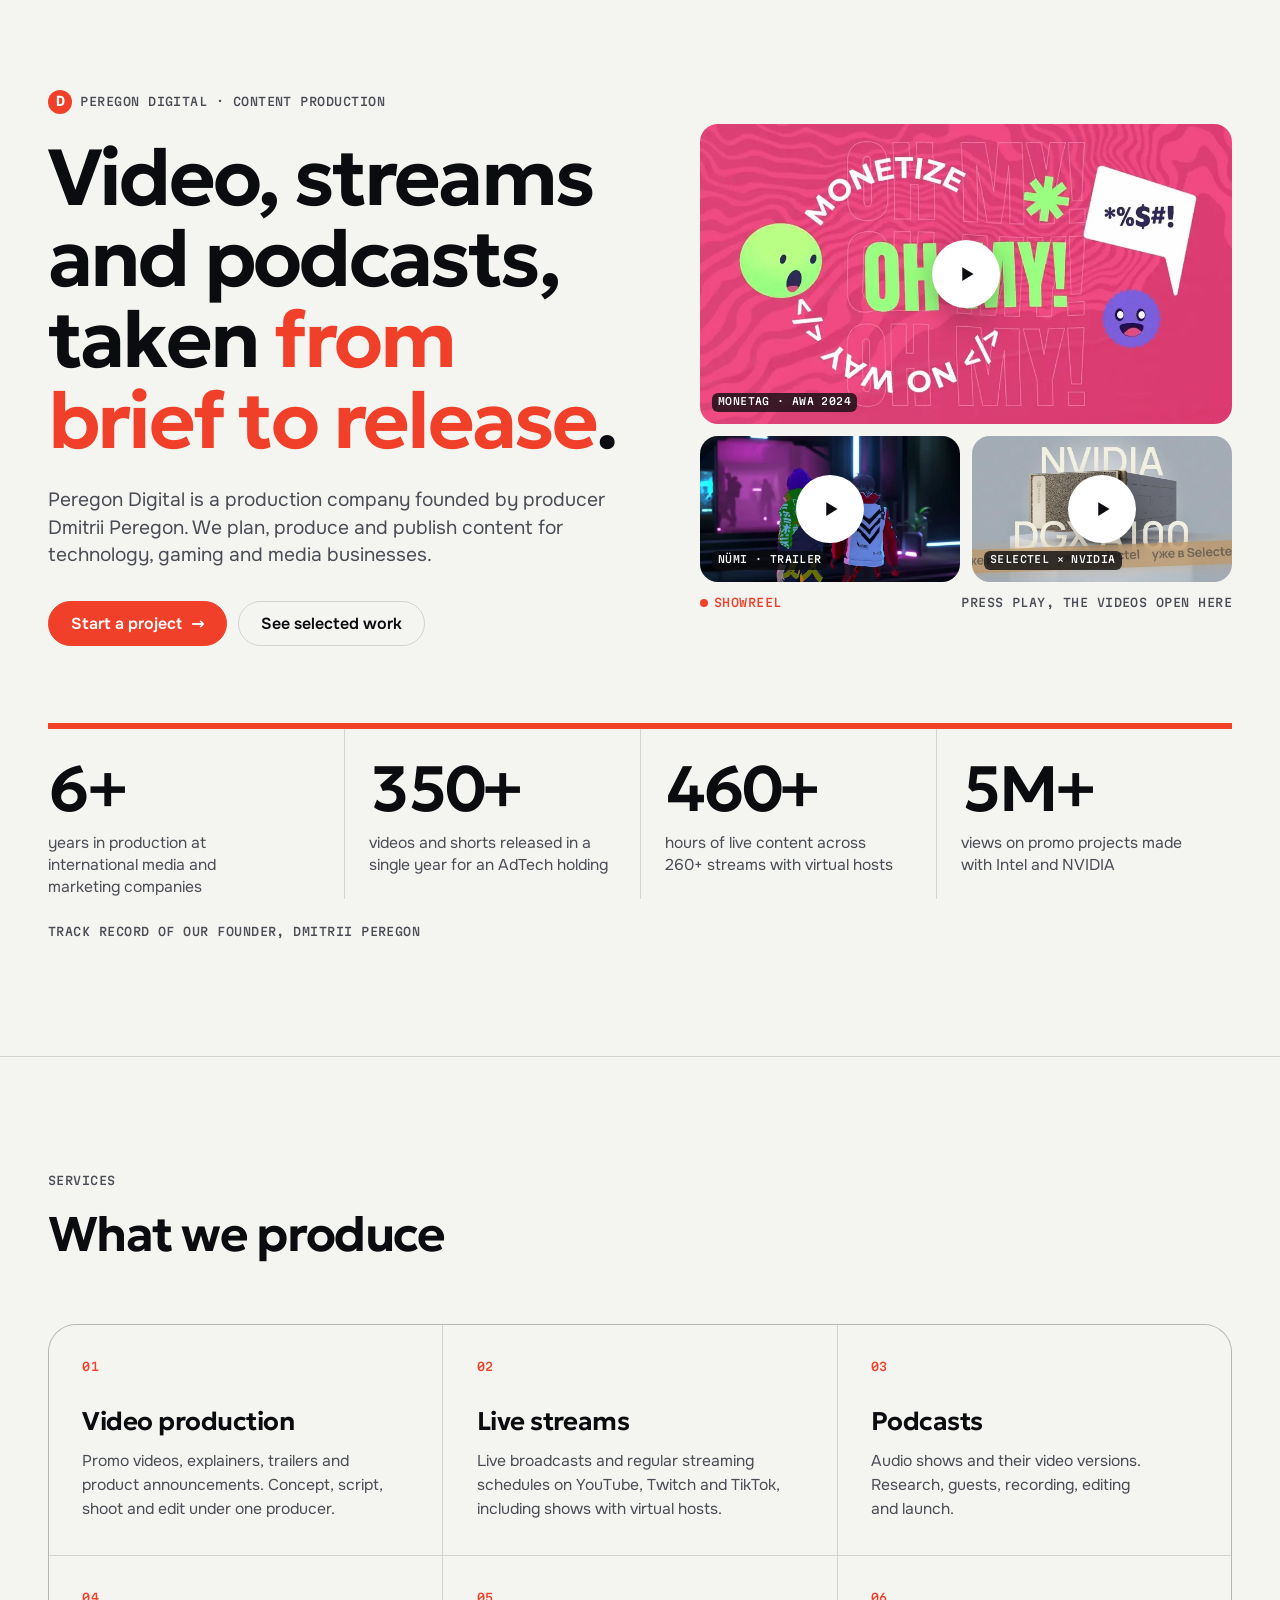
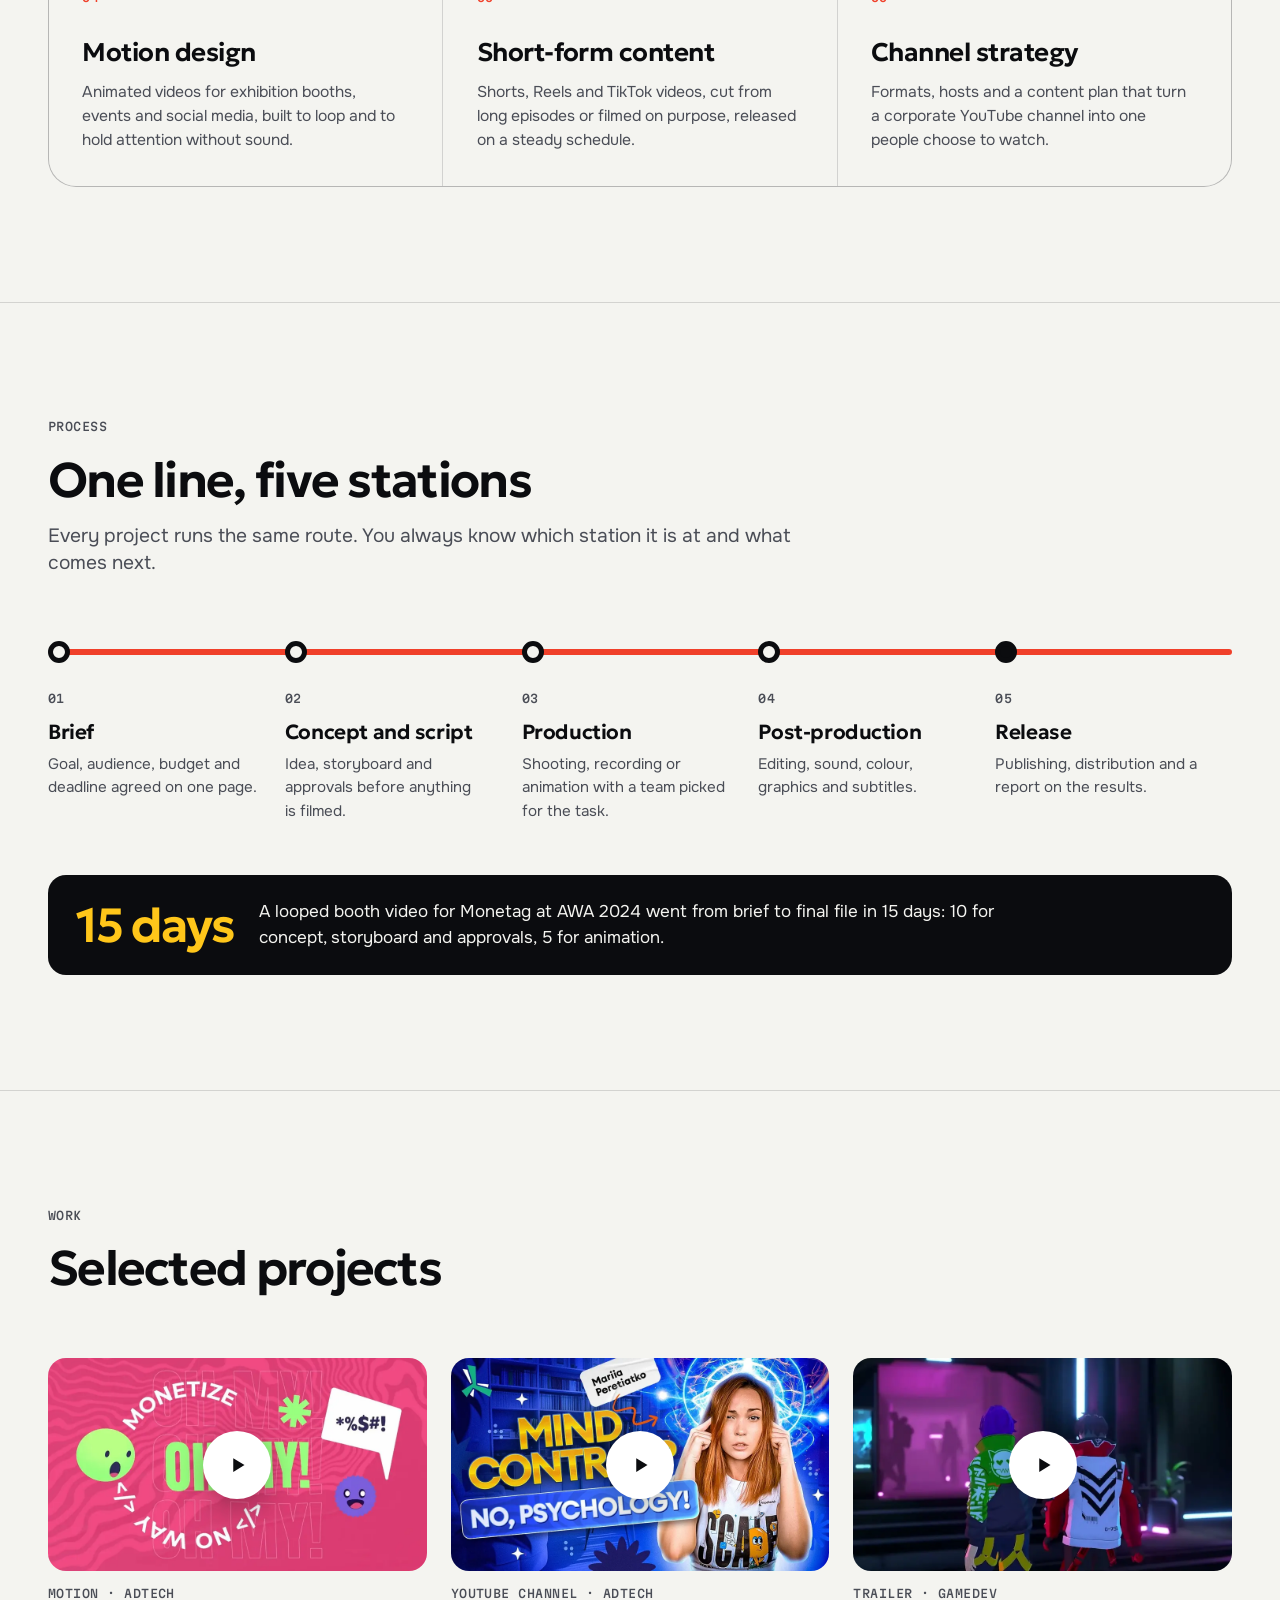
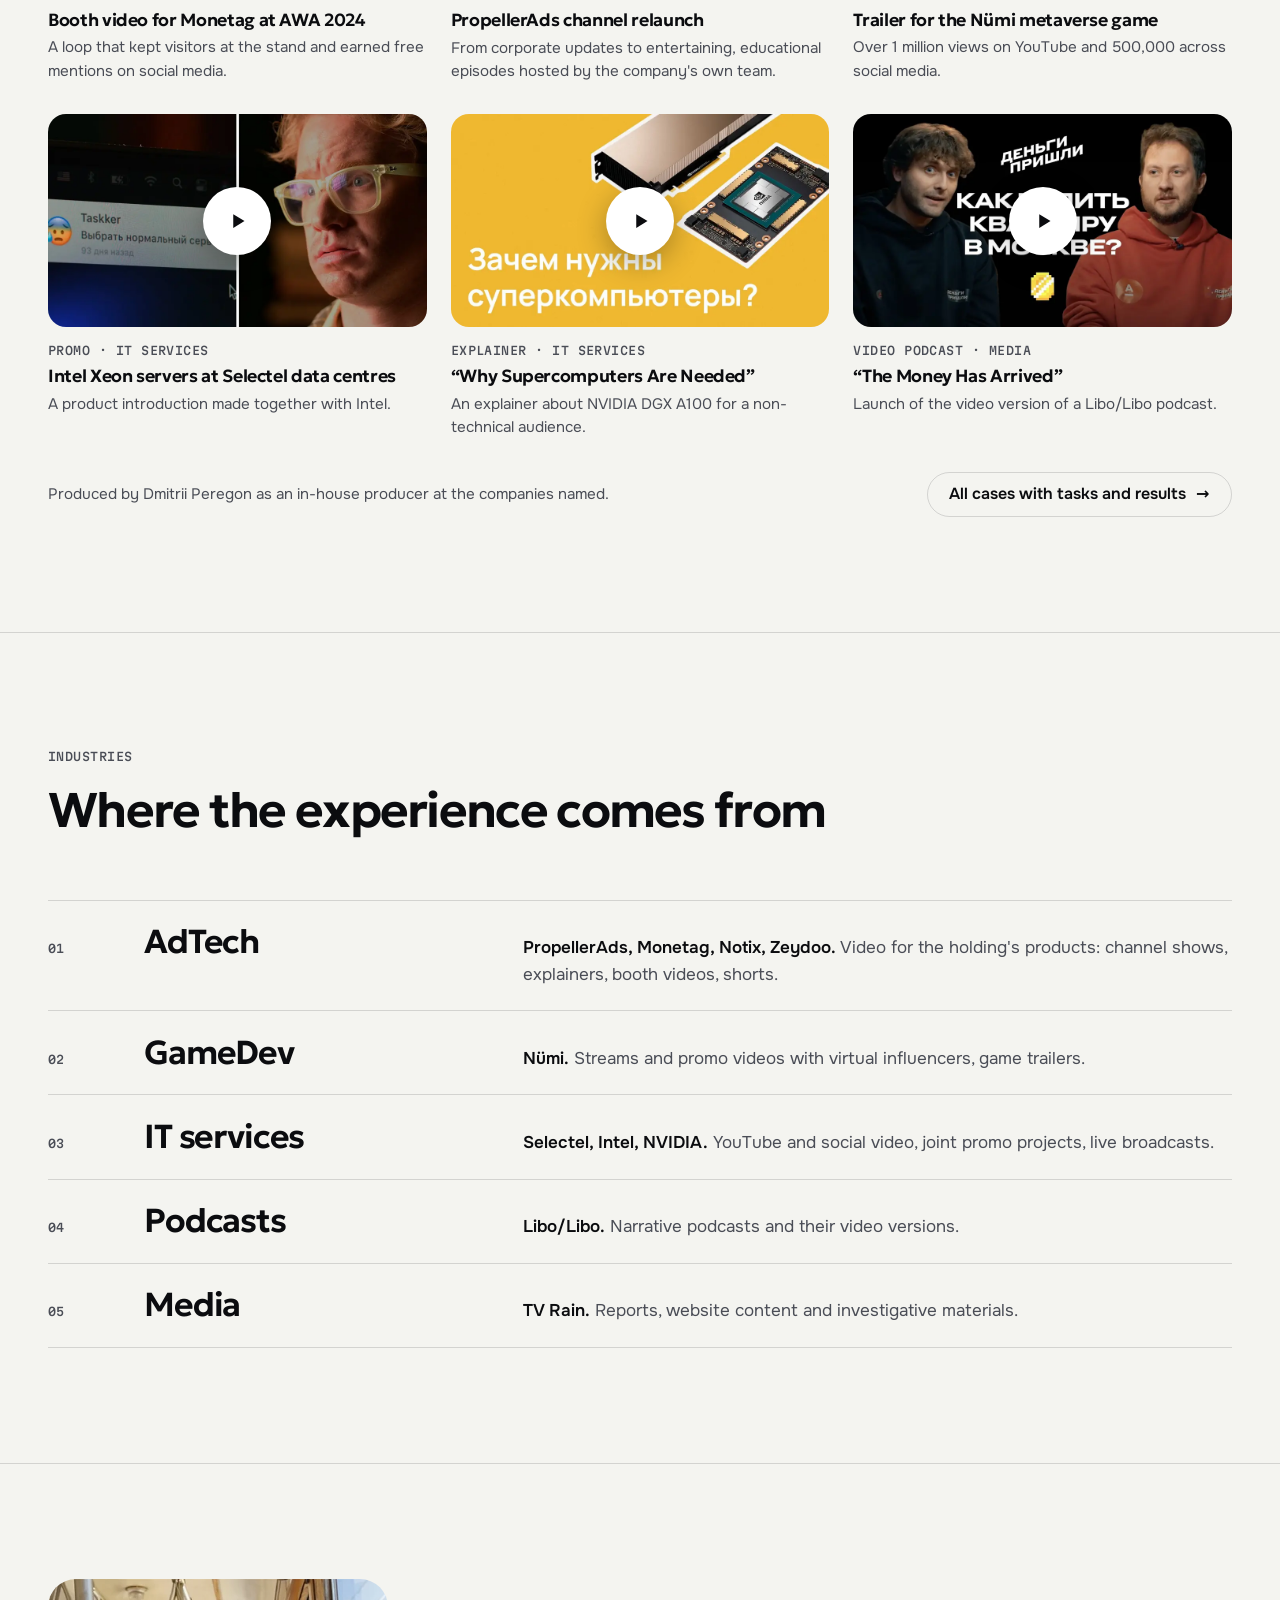
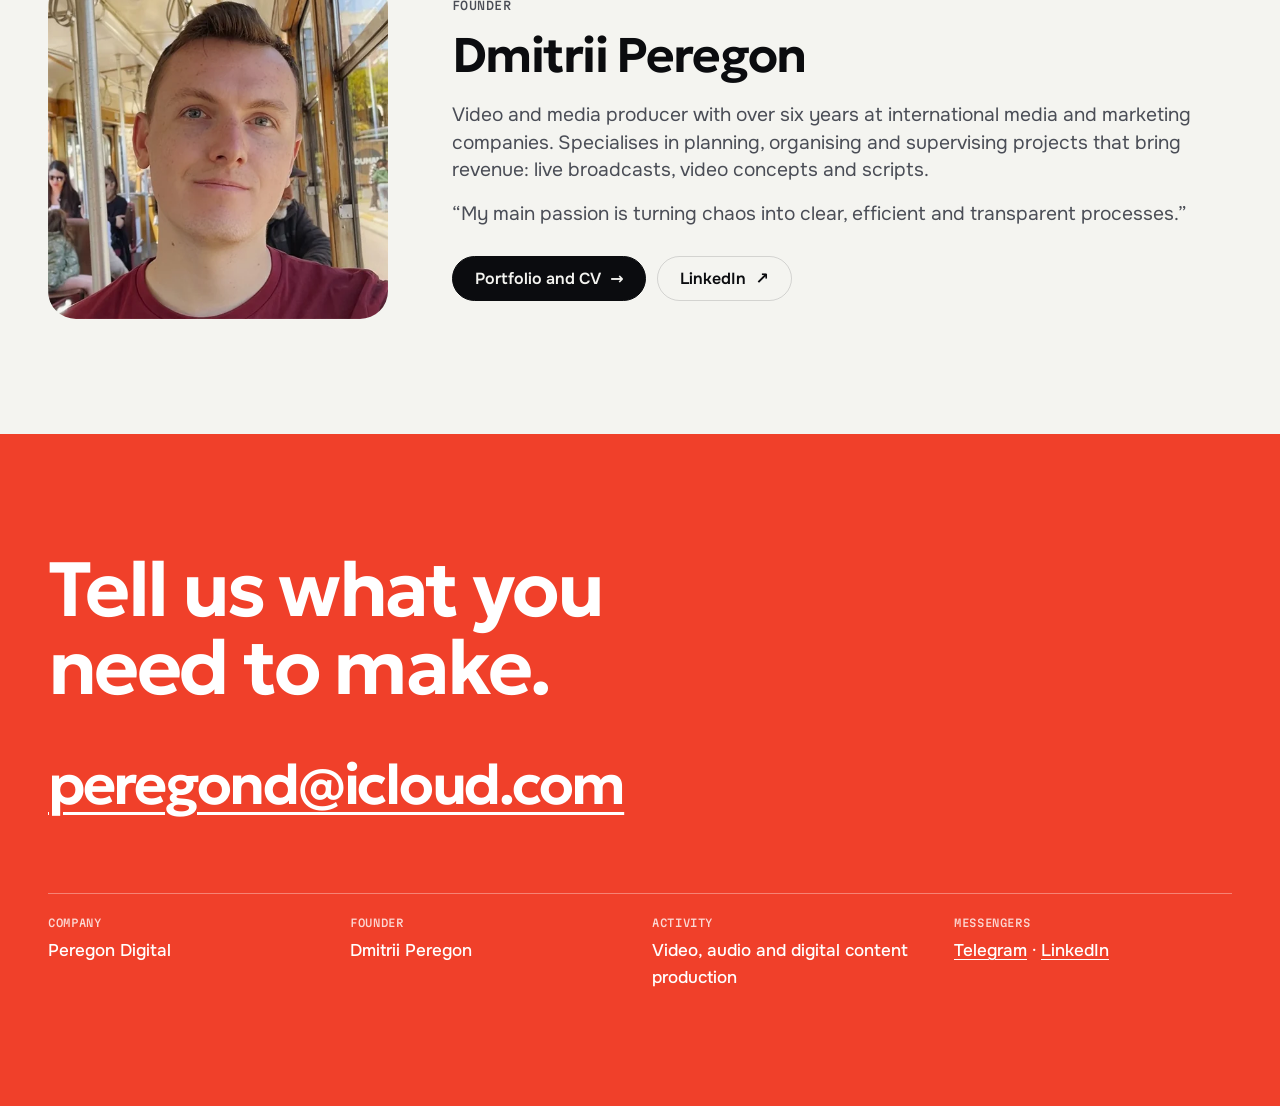
==== digital/index.html @ a827829d "WIP: design system, home and digital pages Co-Authored-By: Claude Fable 5.2 <noreply@anthropic.com> " ====
<!DOCTYPE html>
<html lang="en">
<head>
<meta charset="utf-8">
<meta name="viewport" content="width=device-width, initial-scale=1">
<title>Peregon Digital</title>
<meta name="description" content="Peregon Digital is a content production company: video, live streams, podcasts and motion design, from brief to release.">
<link rel="canonical" href="https://peregon.cc/digital">
<meta property="og:title" content="Peregon Digital">
<meta property="og:description" content="Video, live streams and podcasts, taken from brief to release.">
<meta property="og:type" content="website">
<meta property="og:url" content="https://peregon.cc/digital">
<meta property="og:image" content="https://peregon.cc/assets/img/work/gbfrgUn2MOQ.webp">
<meta name="theme-color" content="#F4F4F0">
<link rel="icon" href="/favicon.svg" type="image/svg+xml">
<link rel="preload" href="/assets/fonts/geologica-latin-wght-normal.woff2" as="font" type="font/woff2" crossorigin>
<link rel="stylesheet" href="/assets/css/site.css">
</head>
<body class="page-digital">
<!--#header:D-->
<main>
  <section class="d-hero" data-stop="Peregon Digital">
    <div class="wrap">
      <div>
        <p class="eyebrow"><i class="bullet bullet-d">D</i><span data-i18n="d.eyebrow">Peregon Digital · content production</span></p>
        <h1 data-i18n="d.h1">Video, streams and podcasts, taken <em>from brief to release</em>.</h1>
        <p class="lead" data-i18n="d.lead">Peregon Digital is a production company founded by producer Dmitrii Peregon. We plan, produce and publish content for technology, gaming and media businesses.</p>
        <div class="btn-row">
          <a class="btn btn-line" href="mailto:peregond@icloud.com"><span data-i18n="d.cta1">Start a project</span> <span class="arr" aria-hidden="true">→</span></a>
          <a class="btn btn-ghost" href="#work" data-i18n="d.cta2">See selected work</a>
        </div>
      </div>
      <div class="reel">
        <a class="yt" href="https://www.youtube.com/watch?v=gbfrgUn2MOQ" data-yt="gbfrgUn2MOQ" aria-label="Monetag booth video for AWA 2024" rel="noopener">
          <img src="/assets/img/work/gbfrgUn2MOQ.webp" width="960" height="540" alt="">
          <span class="tc">Monetag · AWA 2024</span>
        </a>
        <a class="yt" href="https://www.youtube.com/watch?v=atLv50dhObE" data-yt="atLv50dhObE" aria-label="Numiverse launch teaser" rel="noopener">
          <img src="/assets/img/work/atLv50dhObE.webp" width="960" height="540" alt="">
          <span class="tc">Nümi · trailer</span>
        </a>
        <a class="yt" href="https://www.youtube.com/watch?v=O16nj-dIBHU" data-yt="O16nj-dIBHU" aria-label="NVIDIA DGX A100 at Selectel" rel="noopener">
          <img src="/assets/img/work/O16nj-dIBHU.webp" width="960" height="540" alt="">
          <span class="tc">Selectel × NVIDIA</span>
        </a>
        <p class="reel-cap mono"><span class="rec" data-i18n="d.rec">Showreel</span><span data-i18n="d.reelcap">Press play, the videos open here</span></p>
      </div>
    </div>
  </section>

  <section class="section" style="padding-top:0" data-stop="Track record" data-stop-key="d.s.numbers">
    <div class="wrap">
      <div class="stats">
        <div class="stat reveal"><b>6+</b><span data-i18n="d.n1">years in production at international media and marketing companies</span></div>
        <div class="stat reveal"><b>350+</b><span data-i18n="d.n2">videos and shorts released in a single year for an AdTech holding</span></div>
        <div class="stat reveal"><b>460+</b><span data-i18n="d.n3">hours of live content across 260+ streams with virtual hosts</span></div>
        <div class="stat reveal"><b>5M+</b><span data-i18n="d.n4">views on promo projects made with Intel and NVIDIA</span></div>
      </div>
      <p class="stats-note mono" data-i18n="d.nnote">Track record of our founder, Dmitrii Peregon</p>
    </div>
  </section>

  <section class="section band" id="services" data-stop="Services" data-stop-key="d.s.services">
    <div class="wrap">
      <div class="section-head">
        <p class="eyebrow" data-i18n="d.s.services">Services</p>
        <h2 data-i18n="d.sv.h">What we produce</h2>
      </div>
      <div class="services">
        <article class="service"><span class="mono">01</span><h3 data-i18n="d.sv1">Video production</h3><p data-i18n="d.sv1p">Promo videos, explainers, trailers and product announcements. Concept, script, shoot and edit under one producer.</p></article>
        <article class="service"><span class="mono">02</span><h3 data-i18n="d.sv2">Live streams</h3><p data-i18n="d.sv2p">Live broadcasts and regular streaming schedules on YouTube, Twitch and TikTok, including shows with virtual hosts.</p></article>
        <article class="service"><span class="mono">03</span><h3 data-i18n="d.sv3">Podcasts</h3><p data-i18n="d.sv3p">Audio shows and their video versions. Research, guests, recording, editing and launch.</p></article>
        <article class="service"><span class="mono">04</span><h3 data-i18n="d.sv4">Motion design</h3><p data-i18n="d.sv4p">Animated videos for exhibition booths, events and social media, built to loop and to hold attention without sound.</p></article>
        <article class="service"><span class="mono">05</span><h3 data-i18n="d.sv5">Short-form content</h3><p data-i18n="d.sv5p">Shorts, Reels and TikTok videos, cut from long episodes or filmed on purpose, released on a steady schedule.</p></article>
        <article class="service"><span class="mono">06</span><h3 data-i18n="d.sv6">Channel strategy</h3><p data-i18n="d.sv6p">Formats, hosts and a content plan that turn a corporate YouTube channel into one people choose to watch.</p></article>
      </div>
    </div>
  </section>

  <section class="section band" id="process" data-stop="Process" data-stop-key="d.s.process">
    <div class="wrap">
      <div class="section-head">
        <p class="eyebrow" data-i18n="d.s.process">Process</p>
        <h2 data-i18n="d.pr.h">One line, five stations</h2>
        <p class="lead" data-i18n="d.pr.lead">Every project runs the same route. You always know which station it is at and what comes next.</p>
      </div>
      <ol class="process">
        <li class="station"><span class="mono">01</span><h3 data-i18n="d.pr1">Brief</h3><p data-i18n="d.pr1p">Goal, audience, budget and deadline agreed on one page.</p></li>
        <li class="station"><span class="mono">02</span><h3 data-i18n="d.pr2">Concept and script</h3><p data-i18n="d.pr2p">Idea, storyboard and approvals before anything is filmed.</p></li>
        <li class="station"><span class="mono">03</span><h3 data-i18n="d.pr3">Production</h3><p data-i18n="d.pr3p">Shooting, recording or animation with a team picked for the task.</p></li>
        <li class="station"><span class="mono">04</span><h3 data-i18n="d.pr4">Post-production</h3><p data-i18n="d.pr4p">Editing, sound, colour, graphics and subtitles.</p></li>
        <li class="station"><span class="mono">05</span><h3 data-i18n="d.pr5">Release</h3><p data-i18n="d.pr5p">Publishing, distribution and a report on the results.</p></li>
      </ol>
      <div class="process-note reveal">
        <b data-i18n="d.pr.nb">15 days</b>
        <p data-i18n="d.pr.np">A looped booth video for Monetag at AWA 2024 went from brief to final file in 15 days: 10 for concept, storyboard and approvals, 5 for animation.</p>
      </div>
    </div>
  </section>

  <section class="section band" id="work" data-stop="Work" data-stop-key="d.s.work">
    <div class="wrap">
      <div class="section-head">
        <p class="eyebrow" data-i18n="d.s.work">Work</p>
        <h2 data-i18n="d.w.h">Selected projects</h2>
      </div>
      <div class="work-grid">
        <figure class="work reveal">
          <a class="yt" href="https://www.youtube.com/watch?v=gbfrgUn2MOQ" data-yt="gbfrgUn2MOQ" aria-label="Monetag booth video for AWA 2024" rel="noopener"><img src="/assets/img/work/gbfrgUn2MOQ.webp" width="960" height="540" alt="" loading="lazy"></a>
          <figcaption><span class="mono" data-i18n="d.w1k">Motion · AdTech</span><b data-i18n="d.w1">Booth video for Monetag at AWA 2024</b><span data-i18n="d.w1p">A loop that kept visitors at the stand and earned free mentions on social media.</span></figcaption>
        </figure>
        <figure class="work reveal">
          <a class="yt" href="https://www.youtube.com/watch?v=emPqwdxOwn4" data-yt="emPqwdxOwn4" aria-label="PropellerAds: Psychology Behind Creatives" rel="noopener"><img src="/assets/img/work/emPqwdxOwn4.webp" width="960" height="540" alt="" loading="lazy"></a>
          <figcaption><span class="mono" data-i18n="d.w2k">YouTube channel · AdTech</span><b data-i18n="d.w2">PropellerAds channel relaunch</b><span data-i18n="d.w2p">From corporate updates to entertaining, educational episodes hosted by the company's own team.</span></figcaption>
        </figure>
        <figure class="work reveal">
          <a class="yt" href="https://www.youtube.com/watch?v=atLv50dhObE" data-yt="atLv50dhObE" aria-label="Numiverse launch teaser" rel="noopener"><img src="/assets/img/work/atLv50dhObE.webp" width="960" height="540" alt="" loading="lazy"></a>
          <figcaption><span class="mono" data-i18n="d.w3k">Trailer · GameDev</span><b data-i18n="d.w3">Trailer for the Nümi metaverse game</b><span data-i18n="d.w3p">Over 1 million views on YouTube and 500,000 across social media.</span></figcaption>
        </figure>
        <figure class="work reveal">
          <a class="yt" href="https://www.youtube.com/watch?v=-QUXfbcRMto" data-yt="-QUXfbcRMto" aria-label="Selectel and Intel: servers with Intel Xeon processors" rel="noopener"><img src="/assets/img/work/-QUXfbcRMto.webp" width="960" height="540" alt="" loading="lazy"></a>
          <figcaption><span class="mono" data-i18n="d.w4k">Promo · IT services</span><b data-i18n="d.w4">Intel Xeon servers at Selectel data centres</b><span data-i18n="d.w4p">A product introduction made together with Intel.</span></figcaption>
        </figure>
        <figure class="work reveal">
          <a class="yt" href="https://www.youtube.com/watch?v=a71VV6Kzhkg" data-yt="a71VV6Kzhkg" aria-label="Why Supercomputers Are Needed" rel="noopener"><img src="/assets/img/work/a71VV6Kzhkg.webp" width="960" height="540" alt="" loading="lazy"></a>
          <figcaption><span class="mono" data-i18n="d.w5k">Explainer · IT services</span><b data-i18n="d.w5">“Why Supercomputers Are Needed”</b><span data-i18n="d.w5p">An explainer about NVIDIA DGX A100 for a non-technical audience.</span></figcaption>
        </figure>
        <figure class="work reveal">
          <a class="yt" href="https://www.youtube.com/watch?v=o5N4jWkozaY" data-yt="o5N4jWkozaY" aria-label="The Money Has Arrived, video podcast" rel="noopener"><img src="/assets/img/work/o5N4jWkozaY.webp" width="960" height="540" alt="" loading="lazy"></a>
          <figcaption><span class="mono" data-i18n="d.w6k">Video podcast · Media</span><b data-i18n="d.w6">“The Money Has Arrived”</b><span data-i18n="d.w6p">Launch of the video version of a Libo/Libo podcast.</span></figcaption>
        </figure>
      </div>
      <div class="work-note">
        <p data-i18n="d.w.note">Produced by Dmitrii Peregon as an in-house producer at the companies named.</p>
        <a class="btn btn-ghost" href="/hire"><span data-i18n="d.w.all">All cases with tasks and results</span> <span class="arr" aria-hidden="true">→</span></a>
      </div>
    </div>
  </section>

  <section class="section band" id="industries" data-stop="Industries" data-stop-key="d.s.ind">
    <div class="wrap">
      <div class="section-head">
        <p class="eyebrow" data-i18n="d.s.ind">Industries</p>
        <h2 data-i18n="d.i.h">Where the experience comes from</h2>
      </div>
      <div class="sectors">
        <div class="sector"><span class="mono">01</span><h3>AdTech</h3><p><b>PropellerAds, Monetag, Notix, Zeydoo.</b> <span data-i18n="d.i1">Video for the holding's products: channel shows, explainers, booth videos, shorts.</span></p></div>
        <div class="sector"><span class="mono">02</span><h3>GameDev</h3><p><b>Nümi.</b> <span data-i18n="d.i2">Streams and promo videos with virtual influencers, game trailers.</span></p></div>
        <div class="sector"><span class="mono">03</span><h3 data-i18n="d.i3h">IT services</h3><p><b>Selectel, Intel, NVIDIA.</b> <span data-i18n="d.i3">YouTube and social video, joint promo projects, live broadcasts.</span></p></div>
        <div class="sector"><span class="mono">04</span><h3 data-i18n="d.i4h">Podcasts</h3><p><b>Libo/Libo.</b> <span data-i18n="d.i4">Narrative podcasts and their video versions.</span></p></div>
        <div class="sector"><span class="mono">05</span><h3 data-i18n="d.i5h">Media</h3><p><b>TV Rain.</b> <span data-i18n="d.i5">Reports, website content and investigative materials.</span></p></div>
      </div>
    </div>
  </section>

  <section class="section band" id="founder" data-stop="Founder" data-stop-key="d.s.founder">
    <div class="wrap founder">
      <img src="/assets/img/dmitrii.webp" width="526" height="526" alt="Dmitrii Peregon" loading="lazy" data-i18n-attr="alt:d.f.alt">
      <div>
        <p class="eyebrow" data-i18n="d.s.founder">Founder</p>
        <h2 data-i18n="d.f.h">Dmitrii Peregon</h2>
        <p class="lead" data-i18n="d.f.p1">Video and media producer with over six years at international media and marketing companies. Specialises in planning, organising and supervising projects that bring revenue: live broadcasts, video concepts and scripts.</p>
        <p class="lead" data-i18n="d.f.p2">“My main passion is turning chaos into clear, efficient and transparent processes.”</p>
        <div class="btn-row">
          <a class="btn" href="/hire"><span data-i18n="d.f.b1">Portfolio and CV</span> <span class="arr" aria-hidden="true">→</span></a>
          <a class="btn btn-ghost" href="https://www.linkedin.com/in/peregond/" rel="noopener">LinkedIn <span class="arr" aria-hidden="true">↗</span></a>
        </div>
      </div>
    </div>
  </section>

  <section class="section contact" id="contact" data-stop="Contact" data-stop-key="d.s.contact">
    <div class="wrap">
      <h2 data-i18n="d.c.h">Tell us what you need to make.</h2>
      <a class="mail" href="mailto:peregond@icloud.com">peregond@icloud.com</a>
      <dl class="facts">
        <div><dt data-i18n="d.c.k1">Company</dt><dd>Peregon Digital</dd></div>
        <div><dt data-i18n="d.c.k2">Founder</dt><dd data-i18n="d.c.v2">Dmitrii Peregon</dd></div>
        <div><dt data-i18n="d.c.k3">Activity</dt><dd data-i18n="d.c.v3">Video, audio and digital content production</dd></div>
        <div><dt data-i18n="d.c.k4">Messengers</dt><dd><a href="https://t.me/peregond" rel="noopener">Telegram</a> · <a href="https://www.linkedin.com/in/peregond/" rel="noopener">LinkedIn</a></dd></div>
      </dl>
    </div>
  </section>
</main>
<!--#footer-->
<script>
window.I18N_RU = {
  'title': 'Peregon Digital — продакшен контента',
  'd.eyebrow': 'Peregon Digital · продакшен контента',
  'd.h1': 'Видео, стримы и подкасты: <em>от брифа до релиза</em>.',
  'd.lead': 'Peregon Digital — продакшен-компания продюсера Дмитрия Перегона. Планируем, производим и выпускаем контент для технологических, игровых и медийных компаний.',
  'd.cta1': 'Обсудить проект', 'd.cta2': 'Посмотреть работы',
  'd.rec': 'Шоурил', 'd.reelcap': 'Нажмите play, видео откроется здесь',
  'd.s.numbers': 'Цифры',
  'd.n1': 'лет в продакшене в международных медиа и маркетинговых компаниях',
  'd.n2': 'видео и шортсов за один год для AdTech-холдинга',
  'd.n3': 'часов прямых эфиров: 260+ стримов с виртуальными ведущими',
  'd.n4': 'просмотров у промопроектов с Intel и NVIDIA',
  'd.nnote': 'Опыт основателя компании, Дмитрия Перегона',
  'd.s.services': 'Услуги', 'd.sv.h': 'Что мы делаем',
  'd.sv1': 'Видеопродакшен', 'd.sv1p': 'Промо, эксплейнеры, трейлеры и продуктовые анонсы. Идея, сценарий, съёмка и монтаж под управлением одного продюсера.',
  'd.sv2': 'Прямые эфиры', 'd.sv2p': 'Трансляции и регулярная сетка стримов на YouTube, Twitch и TikTok, в том числе шоу с виртуальными ведущими.',
  'd.sv3': 'Подкасты', 'd.sv3p': 'Аудиошоу и их видеоверсии. Ресёрч, гости, запись, монтаж и запуск.',
  'd.sv4': 'Моушн-дизайн', 'd.sv4p': 'Анимационные ролики для выставочных стендов, мероприятий и соцсетей: зацикленные и понятные без звука.',
  'd.sv5': 'Короткие форматы', 'd.sv5p': 'Shorts, Reels и TikTok: нарезки из длинных выпусков или отдельные съёмки, с регулярным выходом.',
  'd.sv6': 'Стратегия канала', 'd.sv6p': 'Форматы, ведущие и контент-план, которые превращают корпоративный YouTube-канал в канал, который смотрят.',
  'd.s.process': 'Процесс', 'd.pr.h': 'Одна линия, пять станций',
  'd.pr.lead': 'Каждый проект идёт по одному маршруту. Всегда понятно, на какой он станции и что дальше.',
  'd.pr1': 'Бриф', 'd.pr1p': 'Цель, аудитория, бюджет и срок на одной странице.',
  'd.pr2': 'Идея и сценарий', 'd.pr2p': 'Концепция, раскадровка и согласования до начала съёмок.',
  'd.pr3': 'Производство', 'd.pr3p': 'Съёмка, запись или анимация с командой, собранной под задачу.',
  'd.pr4': 'Постпродакшен', 'd.pr4p': 'Монтаж, звук, цвет, графика и субтитры.',
  'd.pr5': 'Релиз', 'd.pr5p': 'Публикация, дистрибуция и отчёт о результатах.',
  'd.pr.nb': '15 дней',
  'd.pr.np': 'Зацикленный ролик для стенда Monetag на AWA 2024 прошёл путь от брифа до финального файла за 15 дней: 10 на концепцию, раскадровку и согласования, 5 на анимацию.',
  'd.s.work': 'Работы', 'd.w.h': 'Избранные проекты',
  'd.w1k': 'Моушн · AdTech', 'd.w1': 'Ролик для стенда Monetag на AWA 2024', 'd.w1p': 'Зацикленное видео удерживало посетителей у стенда и принесло бесплатные упоминания в соцсетях.',
  'd.w2k': 'YouTube-канал · AdTech', 'd.w2': 'Перезапуск канала PropellerAds', 'd.w2p': 'От корпоративных новостей к развлекательно-образовательным выпускам с сотрудниками компании в кадре.',
  'd.w3k': 'Трейлер · GameDev', 'd.w3': 'Трейлер метавселенной Nümi', 'd.w3p': 'Более 1 млн просмотров на YouTube и 500 000 в соцсетях.',
  'd.w4k': 'Промо · IT', 'd.w4': 'Серверы на Intel Xeon в дата-центрах Selectel', 'd.w4p': 'Презентация продукта, сделанная вместе с Intel.',
  'd.w5k': 'Эксплейнер · IT', 'd.w5': '«Зачем нужны суперкомпьютеры»', 'd.w5p': 'Объясняющее видео про NVIDIA DGX A100 для нетехнической аудитории.',
  'd.w6k': 'Видеоподкаст · Медиа', 'd.w6': '«Деньги пришли»', 'd.w6p': 'Запуск видеоверсии подкаста студии «Либо/Либо».',
  'd.w.note': 'Проекты, которые Дмитрий Перегон продюсировал, работая в штате названных компаний.',
  'd.w.all': 'Все кейсы с задачами и результатами',
  'd.s.ind': 'Индустрии', 'd.i.h': 'Откуда этот опыт',
  'd.i1': 'Видео для продуктов холдинга: шоу для каналов, эксплейнеры, ролики для стендов, шортсы.',
  'd.i2': 'Стримы и промо с виртуальными инфлюенсерами, игровые трейлеры.',
  'd.i3h': 'IT-сервисы', 'd.i3': 'Видео для YouTube и соцсетей, совместные промопроекты, прямые эфиры.',
  'd.i4h': 'Подкасты', 'd.i4': 'Нарративные подкасты и их видеоверсии.',
  'd.i5h': 'Медиа', 'd.i5': 'Репортажи, материалы для сайта и расследования.',
  'd.s.founder': 'Основатель', 'd.f.alt': 'Дмитрий Перегон', 'd.f.h': 'Дмитрий Перегон',
  'd.f.p1': 'Видео- и медиапродюсер с опытом более шести лет в международных медиа и маркетинговых компаниях. Планирует, организует и ведёт проекты, которые приносят выручку: прямые эфиры, видеоконцепции и сценарии.',
  'd.f.p2': '«Моя главная страсть — превращать хаос в понятные, эффективные и прозрачные процессы».',
  'd.f.b1': 'Портфолио и резюме',
  'd.s.contact': 'Контакты', 'd.c.h': 'Расскажите, что нужно сделать.',
  'd.c.k1': 'Компания', 'd.c.k2': 'Основатель', 'd.c.v2': 'Дмитрий Перегон',
  'd.c.k3': 'Деятельность', 'd.c.v3': 'Производство видео-, аудио- и цифрового контента',
  'd.c.k4': 'Мессенджеры'
};
</script>
<script src="/assets/js/site.js"></script>
</body>
</html>
---- assets/css/site.css ----
/* ==========================================================================
   peregon.cc
   Layout idea: a transit map. "Peregon" is the stretch of track between two
   stations, so the site is three lines leaving one interchange:
   D Digital (red), H Hire (blue), V Vibe (yellow). Mono type works as signage.
   ========================================================================== */

/* ---------- Fonts (self-hosted, OFL) ---------- */
@font-face{font-family:"Geologica";font-style:normal;font-weight:100 900;font-display:swap;
  src:url("/assets/fonts/geologica-latin-wght-normal.woff2") format("woff2-variations");
  unicode-range:U+0000-00FF,U+0131,U+0152-0153,U+02BB-02BC,U+02C6,U+02DA,U+02DC,U+0304,U+0308,U+0329,U+2000-206F,U+20AC,U+2122,U+2191,U+2193,U+2212,U+2215,U+FEFF,U+FFFD}
@font-face{font-family:"Geologica";font-style:normal;font-weight:100 900;font-display:swap;
  src:url("/assets/fonts/geologica-cyrillic-wght-normal.woff2") format("woff2-variations");
  unicode-range:U+0301,U+0400-045F,U+0490-0491,U+04B0-04B1,U+2116}
@font-face{font-family:"Onest";font-style:normal;font-weight:100 900;font-display:swap;
  src:url("/assets/fonts/onest-latin-wght-normal.woff2") format("woff2-variations");
  unicode-range:U+0000-00FF,U+0131,U+0152-0153,U+02BB-02BC,U+02C6,U+02DA,U+02DC,U+0304,U+0308,U+0329,U+2000-206F,U+20AC,U+2122,U+2191,U+2193,U+2212,U+2215,U+FEFF,U+FFFD}
@font-face{font-family:"Onest";font-style:normal;font-weight:100 900;font-display:swap;
  src:url("/assets/fonts/onest-latin-ext-wght-normal.woff2") format("woff2-variations");
  unicode-range:U+0100-02BA,U+02BD-02C5,U+02C7-02CC,U+02CE-02D7,U+02DD-02FF,U+1D00-1DBF,U+1E00-1E9F,U+1EF2-1EFF,U+2020,U+20A0-20AB,U+20AD-20C0,U+2113,U+2C60-2C7F,U+A720-A7FF}
@font-face{font-family:"Onest";font-style:normal;font-weight:100 900;font-display:swap;
  src:url("/assets/fonts/onest-cyrillic-wght-normal.woff2") format("woff2-variations");
  unicode-range:U+0301,U+0400-045F,U+0490-0491,U+04B0-04B1,U+2116}
@font-face{font-family:"Martian Mono";font-style:normal;font-weight:100 800;font-display:swap;
  src:url("/assets/fonts/martian-mono-latin-wght-normal.woff2") format("woff2-variations");
  unicode-range:U+0000-00FF,U+0131,U+0152-0153,U+02BB-02BC,U+02C6,U+02DA,U+02DC,U+0304,U+0308,U+0329,U+2000-206F,U+20AC,U+2122,U+2191,U+2193,U+2212,U+2215,U+FEFF,U+FFFD}
@font-face{font-family:"Martian Mono";font-style:normal;font-weight:100 800;font-display:swap;
  src:url("/assets/fonts/martian-mono-cyrillic-wght-normal.woff2") format("woff2-variations");
  unicode-range:U+0301,U+0400-045F,U+0490-0491,U+04B0-04B1,U+2116}

/* ---------- Tokens ---------- */
:root{
  --paper:#F4F4F0;
  --ink:#0B0C0F;
  --ink-2:#4A4D56;
  --white:#FFFFFF;
  --red:#F0402A;      /* line D, Digital */
  --blue:#1F5AFF;     /* line H, Hire */
  --yellow:#FFC61A;   /* line V, Vibe */

  --bg:var(--paper);
  --fg:var(--ink);
  --fg-2:var(--ink-2);
  --card:var(--white);
  --rule:color-mix(in srgb, var(--fg) 14%, transparent);
  --line:var(--ink);        /* accent of the current page */
  --on-line:var(--white);   /* text colour on top of the accent */
  --v-bg:var(--yellow);     /* V bullet colours, swapped on the yellow page */
  --v-fg:var(--ink);

  --font-display:"Geologica","Onest",system-ui,-apple-system,"Segoe UI",Roboto,sans-serif;
  --font-body:"Onest",system-ui,-apple-system,"Segoe UI",Roboto,"Helvetica Neue",Arial,sans-serif;
  --font-mono:"Martian Mono",ui-monospace,"SF Mono",Menlo,Consolas,monospace;

  --wrap:1240px;
  --gutter:clamp(20px,4vw,48px);
  --r-s:10px; --r-m:18px; --r-l:28px;
  --ease:cubic-bezier(.2,.7,.2,1);
  color-scheme:light;
}
.page-digital{--line:var(--red)}
.page-hire{--line:var(--blue);--bg:var(--white)}
.page-vibe{--line:var(--ink);--on-line:var(--yellow);--bg:var(--yellow);--v-bg:var(--ink);--v-fg:var(--yellow);
  --rule:color-mix(in srgb, var(--ink) 22%, transparent);--fg-2:#3a3320}

@view-transition{navigation:auto}

/* ---------- Base ---------- */
*,*::before,*::after{box-sizing:border-box}
html{-webkit-text-size-adjust:100%;scroll-behavior:smooth;scroll-padding-top:88px}
body{margin:0;background:var(--bg);color:var(--fg);font:400 1.0625rem/1.55 var(--font-body);
  -webkit-font-smoothing:antialiased;text-rendering:optimizeLegibility;overflow-x:hidden}
img,svg,video{display:block;max-width:100%;height:auto}
a{color:inherit;text-decoration-thickness:.08em;text-underline-offset:.18em}
h1,h2,h3,h4,p,ul,ol,dl,dd,figure{margin:0}
ul,ol{padding:0;list-style:none}
button{font:inherit;color:inherit;background:none;border:0;padding:0;cursor:pointer}
:focus-visible{outline:3px solid var(--blue);outline-offset:3px;border-radius:4px}
.page-hire :focus-visible{outline-color:var(--ink)}
::selection{background:var(--ink);color:var(--paper)}
.sr-only{position:absolute;width:1px;height:1px;overflow:hidden;clip:rect(0 0 0 0);white-space:nowrap}

.wrap{width:min(100% - 2*var(--gutter), var(--wrap));margin-inline:auto}

h1,h2,h3{font-family:var(--font-display);font-weight:600;letter-spacing:-.035em;line-height:1.02;text-wrap:balance}
h1{font-size:clamp(2.5rem,6.2vw,5.4rem)}
h2{font-size:clamp(1.9rem,3.8vw,3.25rem)}
h3{font-size:clamp(1.2rem,1.6vw,1.45rem);letter-spacing:-.02em;line-height:1.15}
.lead{font-size:clamp(1.125rem,1.5vw,1.375rem);line-height:1.45;color:var(--fg-2);max-width:62ch;text-wrap:pretty}
p{text-wrap:pretty}
.mono,.eyebrow{font-family:var(--font-mono);font-size:.72rem;font-weight:500;letter-spacing:.04em;text-transform:uppercase}
.eyebrow{display:flex;align-items:center;gap:.7em;color:var(--fg-2)}
.eyebrow .bullet{font-size:.8rem}

/* Line bullet: the round badge a transit map uses for a line */
.bullet{display:inline-grid;place-items:center;flex:none;width:1.9em;height:1.9em;border-radius:50%;
  font:700 .72rem/1 var(--font-mono);font-style:normal;letter-spacing:0;text-transform:uppercase;
  background:var(--ink);color:var(--paper)}
.bullet-d{background:var(--red);color:#fff}
.bullet-h{background:var(--blue);color:#fff}
.bullet-v{background:var(--v-bg);color:var(--v-fg)}

/* ---------- Buttons ---------- */
.btn{display:inline-flex;align-items:center;gap:.6em;padding:.85em 1.35em;border-radius:999px;
  font:600 1rem/1 var(--font-body);text-decoration:none;white-space:nowrap;
  background:var(--ink);color:var(--paper);border:1.5px solid var(--ink);
  transition:transform .25s var(--ease),background-color .2s,color .2s,border-color .2s}
.btn:hover{transform:translateY(-2px)}
.btn .arr{transition:transform .25s var(--ease)}
.btn:hover .arr{transform:translateX(4px)}
.btn-line{background:var(--line);border-color:var(--line);color:var(--on-line)}
.btn-ghost{background:transparent;color:var(--fg);border-color:var(--rule)}
.btn-ghost:hover{border-color:var(--fg)}
.btn-row{display:flex;flex-wrap:wrap;gap:.7rem}

.chip{display:inline-flex;align-items:center;gap:.5em;padding:.5em .85em;border-radius:999px;
  border:1px solid var(--rule);font:500 .68rem/1 var(--font-mono);letter-spacing:.02em;white-space:nowrap}
.chips{display:flex;flex-wrap:wrap;gap:.4rem}

/* ---------- Header: the route strip ---------- */
.site-header{position:sticky;top:0;z-index:50;
  background:color-mix(in srgb, var(--bg) 84%, transparent);
  -webkit-backdrop-filter:saturate(1.4) blur(14px);backdrop-filter:saturate(1.4) blur(14px);
  border-bottom:1px solid var(--rule)}
.site-header .wrap{display:flex;align-items:center;gap:1rem;height:64px}
.brand{display:inline-flex;align-items:center;gap:.55rem;text-decoration:none;
  font:650 1.15rem/1 var(--font-display);letter-spacing:-.03em}
.brand svg{width:26px;height:26px}
.brand small{font:500 .68rem/1 var(--font-mono);color:var(--fg-2);letter-spacing:.02em;transform:translateY(.12em)}
.arc-d{stroke:var(--red)} .arc-h{stroke:var(--blue)} .arc-v{stroke:var(--v-bg)}

.route{position:relative;display:flex;align-items:center;gap:clamp(.2rem,1.5vw,1.4rem);margin-left:auto}
.route::before{content:"";position:absolute;left:1.3rem;right:1.3rem;top:50%;height:2px;background:var(--rule);z-index:-1}
.stop{display:inline-flex;align-items:center;gap:.5rem;padding:.4rem .75rem .4rem .4rem;border-radius:999px;
  background:var(--bg);text-decoration:none;font:500 .95rem/1 var(--font-body);
  border:1px solid transparent;transition:border-color .2s,background-color .2s}
.stop:hover{border-color:var(--rule)}
.stop[aria-current="page"]{background:var(--fg);color:var(--bg);font-weight:600}
.page-vibe .stop[aria-current="page"] .bullet-v{background:var(--yellow);color:var(--ink)}

.lang{display:inline-flex;border:1px solid var(--rule);border-radius:999px;padding:3px;gap:2px}
.lang button{padding:.42rem .6rem;border-radius:999px;font:600 .66rem/1 var(--font-mono);letter-spacing:.04em;color:var(--fg-2)}
.lang button[aria-pressed="true"]{background:var(--fg);color:var(--bg)}

@media (max-width:720px){
  .brand span,.brand small{display:none}
  .stop{padding:.3rem .55rem .3rem .3rem;font-size:.85rem;gap:.35rem}
  .route{margin-inline:auto}
  .site-header .wrap{gap:.4rem}
}
@media (max-width:400px){
  .stop:not([aria-current="page"]) span{display:none}
  .stop:not([aria-current="page"]){padding:.3rem}
}

/* ---------- Route rail: scroll position as a train on a line ---------- */
.rail{position:fixed;left:26px;top:112px;bottom:48px;width:14px;z-index:20;display:none}
@media (min-width:1420px){.rail{display:block}}
.rail::before{content:"";position:absolute;left:6px;top:0;bottom:0;width:2px;background:var(--rule)}
.rail-fill{position:absolute;left:6px;top:0;width:2px;height:100%;background:var(--line);transform-origin:top;transform:scaleY(var(--p,0))}
.rail a{position:absolute;left:0;width:14px;height:14px;margin-top:-7px;border-radius:50%;
  background:var(--bg);border:2px solid var(--fg);text-decoration:none;transition:background-color .2s,transform .2s var(--ease)}
.rail a.passed{background:var(--line);border-color:var(--line)}
.rail a.now{transform:scale(1.35)}
.rail a span{position:absolute;left:24px;top:50%;transform:translate(-6px,-50%);opacity:0;pointer-events:none;white-space:nowrap;
  padding:.45em .7em;border-radius:6px;background:var(--ink);color:var(--paper);
  font:500 .64rem/1 var(--font-mono);letter-spacing:.04em;text-transform:uppercase;transition:opacity .15s,transform .15s}
.rail a:hover span,.rail a:focus-visible span{opacity:1;transform:translate(0,-50%)}

/* ---------- Sections ---------- */
.section{padding-block:clamp(64px,9vw,128px)}
.section-head{display:grid;gap:1rem;margin-bottom:clamp(32px,5vw,64px)}
.section-head .eyebrow{margin-bottom:.25rem}
.band{border-top:1px solid var(--rule)}

/* Scroll-driven reveal. The resting state is fully visible; browsers without
   support for view timelines simply show the content. */
@supports (animation-timeline:view()){
  @media (prefers-reduced-motion:no-preference){
    .reveal{animation:rise linear both;animation-timeline:view();animation-range:entry 0% entry 45%}
    @keyframes rise{from{opacity:.001;transform:translateY(28px)}to{opacity:1;transform:none}}
  }
}

/* ---------- Video tiles ---------- */
.yt{position:relative;display:block;aspect-ratio:16/9;border-radius:var(--r-m);overflow:hidden;background:#111;isolation:isolate;text-decoration:none}
.yt img{width:100%;height:100%;object-fit:cover;transition:transform .6s var(--ease),filter .3s}
.yt:hover img{transform:scale(1.04);filter:brightness(.8)}
.yt::after{content:"";position:absolute;left:50%;top:50%;width:68px;height:68px;margin:-34px 0 0 -34px;border-radius:50%;
  background:var(--white) url("data:image/svg+xml,%3Csvg xmlns='http://www.w3.org/2000/svg' viewBox='0 0 24 24'%3E%3Cpath d='M9 6.5v11l9-5.5z' fill='%230B0C0F'/%3E%3C/svg%3E") center/30px no-repeat;
  box-shadow:0 8px 30px rgba(0,0,0,.3);transition:transform .3s var(--ease),background-color .2s}
.yt:hover::after{transform:scale(1.12)}
.yt .tc{position:absolute;left:12px;bottom:12px;z-index:1;padding:.45em .6em;border-radius:6px;background:rgba(11,12,15,.78);color:#fff;
  font:500 .62rem/1 var(--font-mono);letter-spacing:.04em;text-transform:uppercase}
.yt.is-playing::after,.yt.is-playing .tc{display:none}
.yt iframe{position:absolute;inset:0;width:100%;height:100%;border:0}

/* ---------- Footer ---------- */
.site-footer{background:var(--ink);color:var(--paper);padding-block:clamp(56px,7vw,96px) 32px;
  --rule:rgba(244,244,240,.16);--fg-2:#a9abb3;--v-bg:var(--yellow);--v-fg:var(--ink)}
.footer-top{display:grid;grid-template-columns:1.3fr 1fr 1fr;gap:clamp(32px,5vw,80px);align-items:start}
.footer-word{font:650 clamp(3rem,8vw,6.5rem)/.9 var(--font-display);letter-spacing:-.05em}
.footer-top h4{font:500 .68rem/1 var(--font-mono);letter-spacing:.06em;text-transform:uppercase;color:var(--fg-2);margin-bottom:1.1rem}
.footer-top li+li{margin-top:.7rem}
.footer-top a{text-decoration:none;display:inline-flex;align-items:center;gap:.6rem}
.footer-top a:hover{text-decoration:underline}
.footer-note{color:var(--fg-2);max-width:34ch;margin-top:1.25rem;font-size:.95rem}
.footer-bottom{display:flex;flex-wrap:wrap;justify-content:space-between;gap:.75rem 2rem;margin-top:clamp(48px,6vw,80px);padding-top:20px;
  border-top:1px solid var(--rule);color:var(--fg-2)}
.footer-bottom .mono{font-size:.64rem}
@media (max-width:820px){.footer-top{grid-template-columns:1fr 1fr}.footer-top>:first-child{grid-column:1/-1}}

/* ==========================================================================
   HOME
   ========================================================================== */
.home-hero{padding-block:clamp(48px,8vw,112px) clamp(40px,6vw,80px)}
.home-hero .wrap{display:grid;grid-template-columns:minmax(0,1fr) minmax(240px,300px);gap:clamp(32px,6vw,96px);align-items:end}
.home-hero h1{font-size:clamp(2.6rem,7.4vw,6.6rem);letter-spacing:-.045em;line-height:1}
.home-hero h1 a{text-decoration:none;--c:var(--ink);
  background:linear-gradient(var(--c),var(--c)) 0 100%/100% .11em no-repeat;padding-bottom:.02em;
  -webkit-box-decoration-break:clone;box-decoration-break:clone;transition:background-size .35s var(--ease),color .2s}
.home-hero h1 a:hover{background-size:100% 100%}
.home-hero h1 .to-d{--c:var(--red)} .home-hero h1 .to-h{--c:var(--blue)} .home-hero h1 .to-v{--c:var(--yellow)}
.home-hero h1 .to-d:hover,.home-hero h1 .to-h:hover{color:#fff}
.home-hero .eyebrow{margin-bottom:1.75rem}
.defn{border-left:2px solid var(--ink);padding-left:1.1rem;font-size:.95rem;color:var(--fg-2)}
.defn dt{font:600 1.5rem/1.1 var(--font-display);letter-spacing:-.03em;color:var(--fg)}
.defn .ipa{display:block;margin:.5rem 0 .8rem;font:500 .68rem/1.4 var(--font-mono);letter-spacing:.02em}
.defn dd+dd{margin-top:.6rem}
@media (max-width:860px){.home-hero .wrap{grid-template-columns:1fr}.defn{max-width:42ch}}

.board{border-bottom:1px solid var(--rule)}
.board-head{display:grid;grid-template-columns:var(--cols);gap:1.5rem;padding:0 0 .9rem;color:var(--fg-2)}
.board,.board-head{--cols:72px minmax(0,.9fr) minmax(0,1.4fr) auto 40px}
.row{position:relative;display:grid;grid-template-columns:var(--cols);gap:1.5rem;align-items:center;
  padding:clamp(22px,3vw,40px) 0;text-decoration:none;isolation:isolate;--c:var(--ink);--t:#fff;
  transition:color .25s,padding .35s var(--ease)}
.row::before{content:"";position:absolute;inset:0 calc(-1*var(--gutter));background:var(--c);z-index:-1;
  transform:scaleY(0);transform-origin:top;transition:transform .4s var(--ease)}
.row::after{content:"";position:absolute;left:0;right:0;top:0;height:6px;background:var(--c);border-radius:0 3px 3px 0;
  transform-origin:left;animation:draw 1s var(--ease) both}
li:nth-child(2) .row::after{animation-delay:.12s} li:nth-child(3) .row::after{animation-delay:.24s}
@keyframes draw{from{transform:scaleX(0)}to{transform:none}}
.row:hover,.row:focus-visible{color:var(--t);padding-inline:clamp(0px,1.2vw,18px)}
.row:hover::before,.row:focus-visible::before{transform:none}
.row-d{--c:var(--red)} .row-h{--c:var(--blue)} .row-v{--c:var(--yellow);--t:var(--ink)}
.row .bullet{font-size:1.05rem;transition:background-color .25s,color .25s}
.row:hover .bullet,.row:focus-visible .bullet{background:var(--t);color:var(--c)}
.row-name{font:600 clamp(2rem,5vw,4.25rem)/1 var(--font-display);letter-spacing:-.045em}
.row-desc{font-size:clamp(1rem,1.3vw,1.2rem);line-height:1.4;max-width:44ch}
.row-url{font:500 .72rem/1 var(--font-mono);letter-spacing:.02em}
.row-arrow{font-size:1.8rem;line-height:1;justify-self:end;transition:transform .3s var(--ease)}
.row:hover .row-arrow{transform:translateX(6px)}
@media (max-width:900px){
  .board-head{display:none}
  .row{grid-template-columns:auto 1fr auto;gap:.6rem 1rem}
  .row-desc{grid-column:1/-1;order:5}
  .row-url{grid-column:1/-1;order:6;opacity:.7}
  .row-arrow{grid-column:3;grid-row:1}
}
.home-about{padding-block:clamp(56px,8vw,112px)}
.home-about .wrap{display:grid;grid-template-columns:auto minmax(0,1fr);gap:clamp(24px,4vw,56px);align-items:center}
.home-about img{width:clamp(96px,14vw,168px);aspect-ratio:1;border-radius:50%;object-fit:cover}
.home-about p{font:500 clamp(1.25rem,2.4vw,2rem)/1.25 var(--font-display);letter-spacing:-.025em;max-width:30ch}
.home-about .btn-row{margin-top:1.5rem}
@media (max-width:560px){.home-about .wrap{grid-template-columns:1fr}}

/* ==========================================================================
   DIGITAL
   ========================================================================== */
.d-hero{padding-block:clamp(48px,7vw,104px) clamp(48px,6vw,88px)}
.d-hero .wrap{display:grid;grid-template-columns:minmax(0,1.05fr) minmax(0,.95fr);gap:clamp(32px,5vw,72px);align-items:center}
.d-hero h1{margin-block:1.5rem 1.5rem}
.d-hero h1 em{font-style:normal;color:var(--red)}
.d-hero .btn-row{margin-top:2rem}
.reel{display:grid;grid-template-columns:repeat(6,1fr);gap:12px}
.reel .yt:nth-child(1){grid-column:1/7}
.reel .yt:nth-child(2){grid-column:1/4}
.reel .yt:nth-child(3){grid-column:4/7}
.reel-cap{grid-column:1/-1;display:flex;justify-content:space-between;gap:1rem;color:var(--fg-2)}
.reel-cap .rec{display:inline-flex;align-items:center;gap:.5em;color:var(--red)}
.reel-cap .rec::before{content:"";width:.7em;height:.7em;border-radius:50%;background:currentColor;animation:blink 1.6s steps(2,jump-none) infinite}
@keyframes blink{50%{opacity:.25}}
@media (max-width:900px){.d-hero .wrap{grid-template-columns:1fr}}

.stats{display:grid;grid-template-columns:repeat(4,1fr);border-top:6px solid var(--red)}
.stat{padding:1.75rem 1.5rem 0 0}
.stat+.stat{padding-left:1.5rem;border-left:1px solid var(--rule)}
.stat b{display:block;font:600 clamp(2.4rem,5vw,4.5rem)/1 var(--font-display);letter-spacing:-.05em;font-variant-numeric:tabular-nums}
.stat span{display:block;margin-top:.75rem;color:var(--fg-2);font-size:.98rem;line-height:1.4;max-width:24ch}
.stats-note{margin-top:1.5rem;color:var(--fg-2)}
@media (max-width:820px){.stats{grid-template-columns:1fr 1fr}.stat{padding-bottom:1.5rem}.stat:nth-child(3){padding-left:0;border-left:0}
  .stat:nth-child(n+3){border-top:1px solid var(--rule)}}

.services{display:grid;grid-template-columns:repeat(3,1fr);gap:1px;background:var(--rule);border:1px solid var(--rule);border-radius:var(--r-l);overflow:hidden}
.service{position:relative;background:var(--bg);padding:clamp(24px,2.6vw,36px);min-height:230px;display:flex;flex-direction:column;gap:.75rem;
  transition:background-color .3s,color .3s}
.service .mono{color:var(--red);transition:color .3s}
.service h3{margin-top:auto;font-size:clamp(1.35rem,2vw,1.75rem)}
.service p{color:var(--fg-2);font-size:.98rem;transition:color .3s}
.service:hover{background:var(--ink);color:var(--paper)}
.service:hover p{color:#b8bac2}
@media (max-width:900px){.services{grid-template-columns:1fr 1fr}}
@media (max-width:560px){.services{grid-template-columns:1fr}.service{min-height:0}.service h3{margin-top:1rem}}

/* Process drawn as a line with five stations */
.process{display:grid;grid-template-columns:repeat(5,1fr);position:relative;counter-reset:st}
.process::before{content:"";position:absolute;left:11px;right:0;top:11px;height:6px;margin-top:-3px;background:var(--red);border-radius:3px}
.station{position:relative;padding:44px 1.25rem 0 0;counter-increment:st}
.station::before{content:"";position:absolute;left:0;top:0;width:22px;height:22px;border-radius:50%;background:var(--bg);border:5px solid var(--ink)}
.station:last-child::before{background:var(--ink)}
.station .mono{color:var(--fg-2)}
.station h3{margin:.6rem 0 .5rem}
.station p{color:var(--fg-2);font-size:.95rem}
.process-note{margin-top:clamp(32px,4vw,56px);display:grid;grid-template-columns:auto minmax(0,1fr);gap:1rem 1.5rem;align-items:center;
  padding:1.5rem 1.75rem;border-radius:var(--r-m);background:var(--ink);color:var(--paper)}
.process-note b{font:600 clamp(2rem,4vw,3rem)/1 var(--font-display);letter-spacing:-.04em;color:var(--yellow);white-space:nowrap}
.process-note p{max-width:70ch}
@media (max-width:900px){
  .process{grid-template-columns:1fr}
  .process::before{left:8px;right:auto;top:11px;bottom:24px;width:6px;height:auto;margin:0}
  .station{padding:0 0 2rem 48px}
  .process-note{grid-template-columns:1fr}
}

.work-grid{display:grid;grid-template-columns:repeat(3,1fr);gap:clamp(20px,2.4vw,32px) clamp(16px,2vw,24px)}
.work figcaption{margin-top:.9rem;display:grid;gap:.35rem}
.work figcaption .mono{color:var(--fg-2)}
.work figcaption b{font:600 1.1rem/1.25 var(--font-display);letter-spacing:-.02em}
.work figcaption span:last-child{color:var(--fg-2);font-size:.95rem}
.work-note{margin-top:2rem;display:flex;flex-wrap:wrap;align-items:center;justify-content:space-between;gap:1rem;color:var(--fg-2);font-size:.95rem}
@media (max-width:900px){.work-grid{grid-template-columns:1fr 1fr}}
@media (max-width:560px){.work-grid{grid-template-columns:1fr}}

.sectors{border-top:1px solid var(--rule)}
.sector{display:grid;grid-template-columns:72px minmax(0,.8fr) minmax(0,1.6fr);gap:1.5rem;align-items:baseline;padding:1.4rem 0;border-bottom:1px solid var(--rule)}
.sector .mono{color:var(--fg-2)}
.sector h3{font-size:clamp(1.4rem,2.6vw,2.25rem);letter-spacing:-.035em}
.sector p{color:var(--fg-2)}
.sector p b{color:var(--fg);font-weight:600}
@media (max-width:720px){.sector{grid-template-columns:1fr;gap:.4rem}}

.founder{display:grid;grid-template-columns:minmax(200px,340px) minmax(0,1fr);gap:clamp(28px,5vw,80px);align-items:center}
.founder img{width:100%;aspect-ratio:1;object-fit:cover;border-radius:var(--r-l)}
.founder h2{margin-block:1rem 1.25rem}
.founder p+p{margin-top:1rem}
.founder .btn-row{margin-top:1.75rem}
@media (max-width:720px){.founder{grid-template-columns:1fr}.founder img{max-width:240px}}

.contact{background:var(--red);color:#fff;--rule:rgba(255,255,255,.35);--fg-2:#fff}
.contact h2{font-size:clamp(2.2rem,6vw,5.2rem);max-width:16ch}
.contact .mail{display:inline-block;margin-top:clamp(24px,4vw,48px);font:600 clamp(1.4rem,4.4vw,3.6rem)/1.1 var(--font-display);letter-spacing:-.04em;
  text-decoration:underline;text-decoration-thickness:.06em;text-underline-offset:.14em;overflow-wrap:anywhere}
.facts{display:grid;grid-template-columns:repeat(4,1fr);gap:1.5rem;margin-top:clamp(40px,6vw,80px);padding-top:1.5rem;border-top:1px solid var(--rule)}
.facts dt{font:500 .66rem/1 var(--font-mono);letter-spacing:.06em;text-transform:uppercase;opacity:.8;margin-bottom:.6rem}
.facts dd{font-weight:500}
@media (max-width:720px){.facts{grid-template-columns:1fr 1fr}}

/* ==========================================================================
   HIRE  (keeps the Tilda page's DNA: pastel bands, white rounded cards, pills)
   ========================================================================== */
.page-hire{--mint:#E8FAF3;--lav:#ECECFD;--sky:#E2F1FC;--peach:#FDE5E1;--rose:#FBE7F0}
.h-hero{padding-block:clamp(40px,6vw,88px) clamp(48px,6vw,88px)}
.h-hero .wrap{display:grid;grid-template-columns:minmax(0,1fr) minmax(220px,360px);gap:clamp(28px,5vw,80px);align-items:start}
.status{display:inline-flex;align-items:center;gap:.6em;padding:.55em .9em;border-radius:999px;background:#E6F8EC;color:#0C6B34;
  font:500 .68rem/1 var(--font-mono);letter-spacing:.03em;text-transform:uppercase}
.status::before{content:"";width:.65em;height:.65em;border-radius:50%;background:#18A957;box-shadow:0 0 0 0 rgba(24,169,87,.6);animation:ping 2s infinite}
@keyframes ping{70%{box-shadow:0 0 0 .6em rgba(24,169,87,0)}100%{box-shadow:0 0 0 0 rgba(24,169,87,0)}}
.h-hero h1{font-size:clamp(2.2rem,5vw,4.4rem);margin-block:1.5rem;font-weight:500}
.h-hero h1 b{font-weight:700;color:var(--blue)}
.h-hero .lead{color:var(--fg)}
.portrait{position:relative;justify-self:end;width:100%;max-width:360px}
.portrait img{width:100%;aspect-ratio:1;object-fit:cover;border-radius:50%}
.portrait::before{content:"";position:absolute;inset:-10px;border-radius:50%;border:6px solid var(--blue);border-right-color:transparent;transform:rotate(-30deg)}
.portrait .tag{position:absolute;right:0;bottom:6%;padding:.6em .8em;border-radius:10px;background:var(--ink);color:#fff;
  font:500 .64rem/1.3 var(--font-mono);letter-spacing:.04em;text-transform:uppercase}
.h-sub{margin-top:clamp(32px,4vw,48px)}
.h-sub h2{font-size:1.35rem;letter-spacing:-.02em;margin-bottom:1rem}
.pills{display:flex;flex-wrap:wrap;gap:.6rem}
.pill{display:inline-flex;align-items:center;gap:.55em;padding:.7em 1.15em;border-radius:999px;background:var(--pc,#F1F1F1);
  font:600 1.02rem/1 var(--font-body);text-decoration:none;transition:transform .25s var(--ease),box-shadow .25s}
a.pill:hover{transform:translateY(-3px);box-shadow:0 8px 20px rgba(11,12,15,.1)}
.passion{margin-top:1.5rem;max-width:66ch}
.h-hero .btn-row{margin-top:1.75rem;align-items:center}
.h-hero .mail{font-weight:600;color:var(--blue);text-decoration:none;font-size:1.1rem}
.h-hero .mail:hover{text-decoration:underline}
@media (max-width:820px){.h-hero .wrap{grid-template-columns:1fr}.portrait{grid-row:1;justify-self:start;max-width:170px}.portrait .tag{display:none}}

.ind{background:var(--tint);padding-block:clamp(48px,6vw,88px)}
.ind-head{display:flex;flex-wrap:wrap;align-items:center;gap:.9rem 1.75rem;margin-bottom:1.25rem}
.ind-head h2{font-size:1rem;letter-spacing:0}
.ind-head h2 .pill{background:#fff;font-size:1.25rem;padding:.6em 1.1em}
.companies{display:flex;flex-wrap:wrap;align-items:center;gap:.6rem 1.4rem;font-size:1.15rem;font-weight:500}
.companies>span:first-child{color:var(--fg-2)}
.companies a{display:inline-flex;align-items:center;gap:.4em;color:var(--blue)}
.companies img{width:22px;height:22px;object-fit:contain}
.ind-sum{max-width:64ch;font-size:1.08rem;margin-bottom:clamp(20px,3vw,32px)}
.cards{display:grid;grid-template-columns:repeat(2,minmax(0,1fr));gap:clamp(14px,1.6vw,20px)}
.card{background:#fff;border-radius:var(--r-l);padding:clamp(18px,2vw,26px);display:flex;flex-direction:column;gap:1rem}
.card h3{font:600 1.08rem/1.3 var(--font-body);letter-spacing:-.01em;max-width:34ch;text-wrap:balance}
.card h3 a{color:var(--blue)}
.card h3 .hl{color:var(--hl,var(--blue))}
.card .yt{margin-top:auto}
.card dl{display:grid;gap:.9rem;font-size:.98rem;line-height:1.5}
.card dt{font-weight:700}
.card dd+dd{margin-top:.7rem}
.card-wide{grid-column:1/-1}
.card-duo{display:grid;grid-template-columns:1fr 1fr;gap:12px;margin-top:auto}
@media (max-width:720px){.cards{grid-template-columns:1fr}.card-duo{grid-template-columns:1fr}}

.cv{padding-block:clamp(56px,8vw,112px)}
.cv-list{border-top:1px solid var(--rule)}
.job{display:grid;grid-template-columns:minmax(150px,220px) minmax(0,1fr) auto;gap:.4rem 2rem;padding:1.4rem 0;border-bottom:1px solid var(--rule);align-items:baseline}
.job .mono{color:var(--fg-2)}
.job h3{font-size:1.3rem}
.job p{color:var(--fg-2);margin-top:.3rem}
.job p b{color:var(--fg);font-weight:600}
@media (max-width:720px){.job{grid-template-columns:1fr}}
.cv-extra{display:grid;grid-template-columns:1.6fr 1fr 1fr;gap:clamp(24px,4vw,56px);margin-top:clamp(40px,5vw,64px)}
.cv-extra h3{font:500 .68rem/1 var(--font-mono);letter-spacing:.06em;text-transform:uppercase;color:var(--fg-2);margin-bottom:1rem}
.cv-extra p+p{margin-top:.8rem}
.cv-extra p b{font-weight:600}
@media (max-width:820px){.cv-extra{grid-template-columns:1fr}}
.h-cta{background:var(--blue);color:#fff}
.h-cta h2{font-size:clamp(2.2rem,6vw,5rem);max-width:15ch}
.h-cta .btn-row{margin-top:clamp(24px,4vw,44px)}
.h-cta .btn{background:#fff;color:var(--ink);border-color:#fff}
.h-cta .btn-ghost{background:transparent;color:#fff;border-color:rgba(255,255,255,.5)}
.h-cta .btn-ghost:hover{border-color:#fff}

/* ==========================================================================
   VIBE  (the yellow line: ink panels on signal yellow)
   ========================================================================== */
.v-hero{padding-block:clamp(48px,7vw,104px) clamp(40px,5vw,72px)}
.v-hero h1{font-size:clamp(3rem,10.5vw,10rem);letter-spacing:-.06em;line-height:.9;margin-block:1.5rem 2rem}
.v-hero .wrap>div{display:grid;grid-template-columns:minmax(0,1.3fr) minmax(0,1fr);gap:clamp(24px,5vw,80px);align-items:end}
.v-hero .lead{color:var(--ink)}
.v-index{border-top:6px solid var(--ink)}
.v-index a{display:grid;grid-template-columns:3ch minmax(0,1fr) auto;gap:1rem;align-items:baseline;padding:.8rem 0;border-bottom:1px solid var(--rule);text-decoration:none;
  font:600 1.15rem/1.2 var(--font-display);letter-spacing:-.02em;transition:padding .25s var(--ease)}
.v-index a:hover{padding-left:.6rem}
.v-index .mono{font-size:.64rem;font-weight:500}
@media (max-width:820px){.v-hero .wrap>div{grid-template-columns:1fr}}

.projects{display:grid;gap:clamp(16px,2vw,28px);padding-bottom:clamp(64px,8vw,120px)}
.project{--p-bg:var(--ink);--p-fg:var(--paper);--p-2:#a9abb3;--p-rule:rgba(244,244,240,.18);--p-acc:var(--yellow);
  background:var(--p-bg);color:var(--p-fg);border-radius:clamp(22px,3vw,40px);padding:clamp(22px,3.4vw,52px);
  display:grid;grid-template-columns:minmax(0,1fr) minmax(0,1.15fr);gap:clamp(24px,4vw,64px);align-items:center;overflow:hidden}
.project.light{--p-bg:var(--white);--p-fg:var(--ink);--p-2:var(--ink-2);--p-rule:rgba(11,12,15,.14);--p-acc:var(--ink)}
.project.flip .p-visual{order:-1}
.p-top{display:flex;align-items:center;gap:1rem;margin-bottom:clamp(20px,3vw,36px)}
.p-top img{width:56px;height:56px;border-radius:14px}
.p-top .mono{color:var(--p-2);line-height:1.7}
.p-num{font:600 .72rem/1 var(--font-mono);color:var(--p-acc);margin-left:auto;align-self:flex-start;letter-spacing:.04em}
.project h2{font-size:clamp(2.4rem,5.4vw,4.6rem);letter-spacing:-.05em}
.p-tag{margin-top:1rem;font:500 clamp(1.1rem,1.6vw,1.35rem)/1.35 var(--font-display);letter-spacing:-.02em;max-width:30ch;text-wrap:balance}
.p-facts{margin-top:1.5rem;display:grid;gap:.55rem;color:var(--p-2);font-size:.98rem}
.p-facts li{display:grid;grid-template-columns:1.2rem 1fr;align-items:baseline}
.p-facts li::before{content:"";width:8px;height:8px;border-radius:50%;border:2px solid var(--p-acc);transform:translateY(-1px)}
.project .chips{margin-top:1.5rem}
.project .chip{border-color:var(--p-rule);color:var(--p-fg)}
.project .btn-row{margin-top:1.75rem}
.project .btn{background:var(--p-fg);color:var(--p-bg);border-color:var(--p-fg)}
.project .btn-ghost{background:transparent;color:var(--p-fg);border-color:var(--p-rule)}
.project .btn-ghost:hover{border-color:var(--p-fg)}
.p-private{display:inline-flex;align-items:center;gap:.5em;padding:.85em 1.2em;border-radius:999px;border:1.5px dashed var(--p-rule);color:var(--p-2);
  font:500 .68rem/1 var(--font-mono);letter-spacing:.03em;text-transform:uppercase}
.p-visual{position:relative;min-width:0}
.shot{border-radius:14px;box-shadow:0 24px 60px rgba(0,0,0,.35);border:1px solid var(--p-rule)}
.project.light .shot{box-shadow:0 24px 60px rgba(11,12,15,.16)}
.shot-phone{position:absolute;right:2%;bottom:-14%;width:24%;border-radius:18px;border:5px solid var(--ink);box-shadow:0 18px 40px rgba(11,12,15,.3)}
.p-visual.has-phone{padding:0 6% 6% 0}
@media (max-width:900px){.project{grid-template-columns:1fr}.project.flip .p-visual{order:0}}

/* Diagrams for the two projects without public screenshots */
.flow{display:grid;gap:10px;font:500 .72rem/1.3 var(--font-mono);letter-spacing:.01em}
.flow-row{display:grid;grid-auto-flow:column;grid-auto-columns:1fr;gap:10px}
.node{padding:1rem 1.1rem;border-radius:14px;border:1px solid var(--p-rule);display:grid;gap:.4rem;align-content:start;min-height:84px}
.node b{font:600 1.02rem/1.2 var(--font-display);letter-spacing:-.02em}
.node span{color:var(--p-2)}
.node.acc{background:var(--p-acc);color:var(--p-bg);border-color:var(--p-acc)}
.node.acc span{color:inherit;opacity:.75}
.flow-arrow{justify-self:center;width:2px;height:22px;background:var(--p-rule);position:relative}
.flow-arrow::after{content:"";position:absolute;left:-4px;bottom:0;width:10px;height:10px;border-right:2px solid var(--p-rule);border-bottom:2px solid var(--p-rule);transform:rotate(45deg);
  border-color:color-mix(in srgb, var(--p-fg) 45%, transparent)}
.flow-arrow{background:color-mix(in srgb, var(--p-fg) 45%, transparent)}
.ratios{display:flex;align-items:flex-end;gap:10px}
.ratio{flex:none;border-radius:8px;border:1.5px solid var(--p-fg);display:grid;place-items:center;font-size:.62rem}
@media (max-width:480px){.flow-row{grid-auto-flow:row}}

.v-note{padding-bottom:clamp(64px,8vw,120px)}
.v-note p{font:500 clamp(1.4rem,3.2vw,2.6rem)/1.2 var(--font-display);letter-spacing:-.03em;max-width:26ch;text-wrap:balance}
.v-note .btn-row{margin-top:2rem}

/* ==========================================================================
   404
   ========================================================================== */
.lost{min-height:60vh;display:grid;align-content:center;gap:1.5rem;padding-block:clamp(64px,10vw,140px)}
.lost h1{font-size:clamp(3rem,10vw,8rem)}

@media (prefers-reduced-motion:reduce){
  *,*::before,*::after{animation-duration:.01ms !important;animation-iteration-count:1 !important;transition-duration:.01ms !important}
  html{scroll-behavior:auto}
}
@media print{.site-header,.rail,.lang{display:none}.yt::after{display:none}}
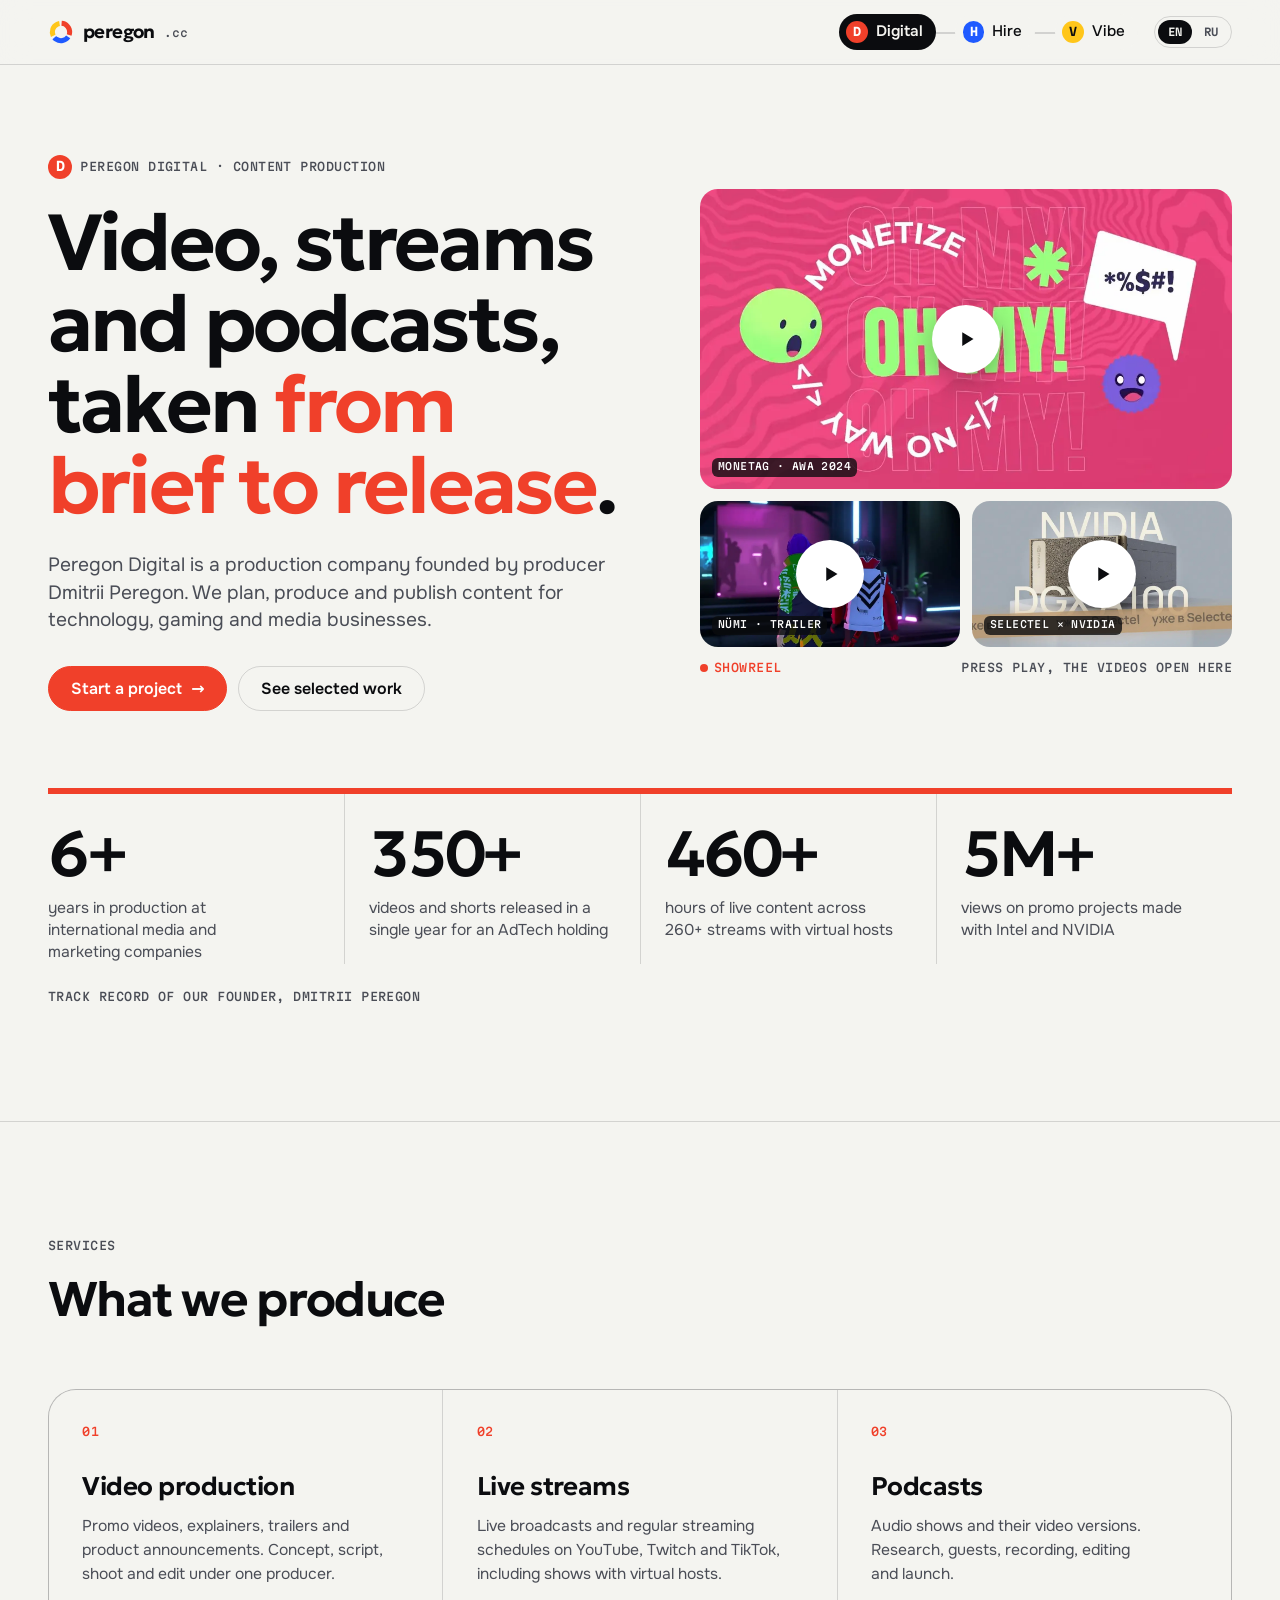
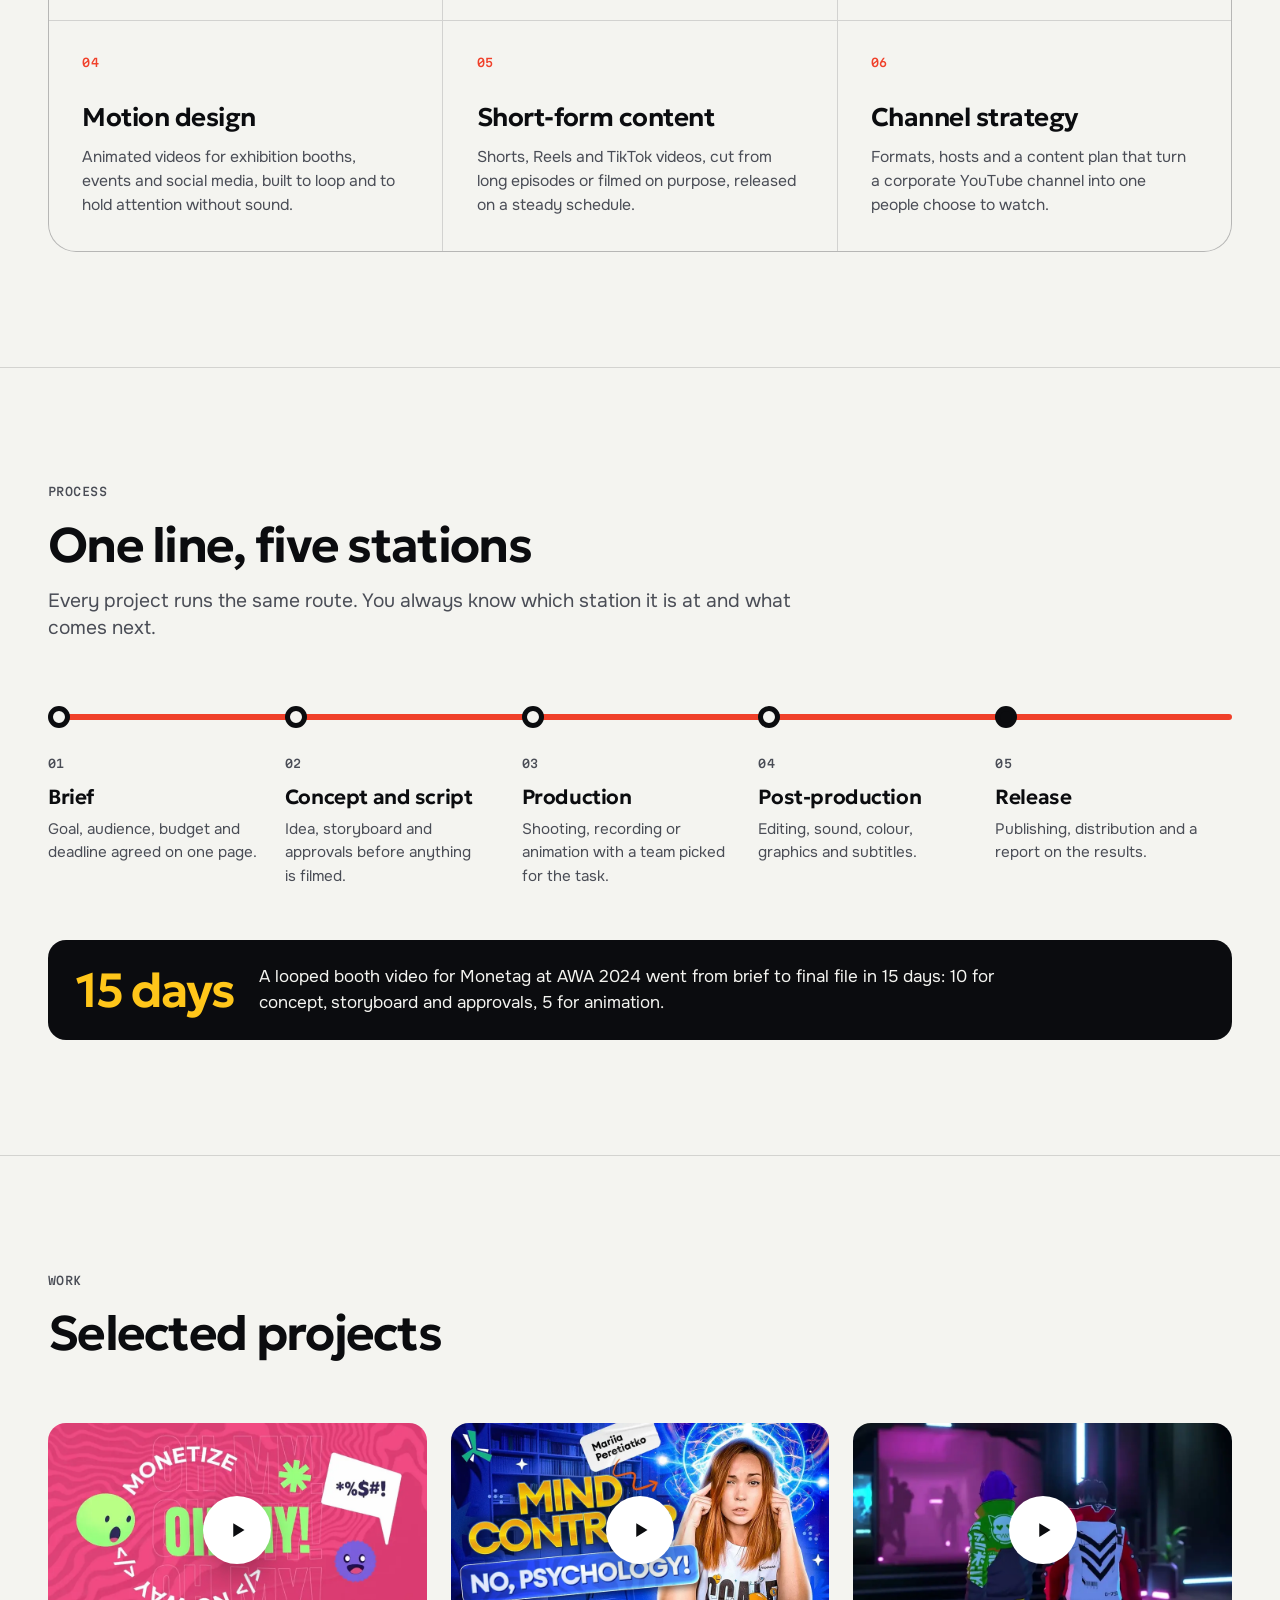
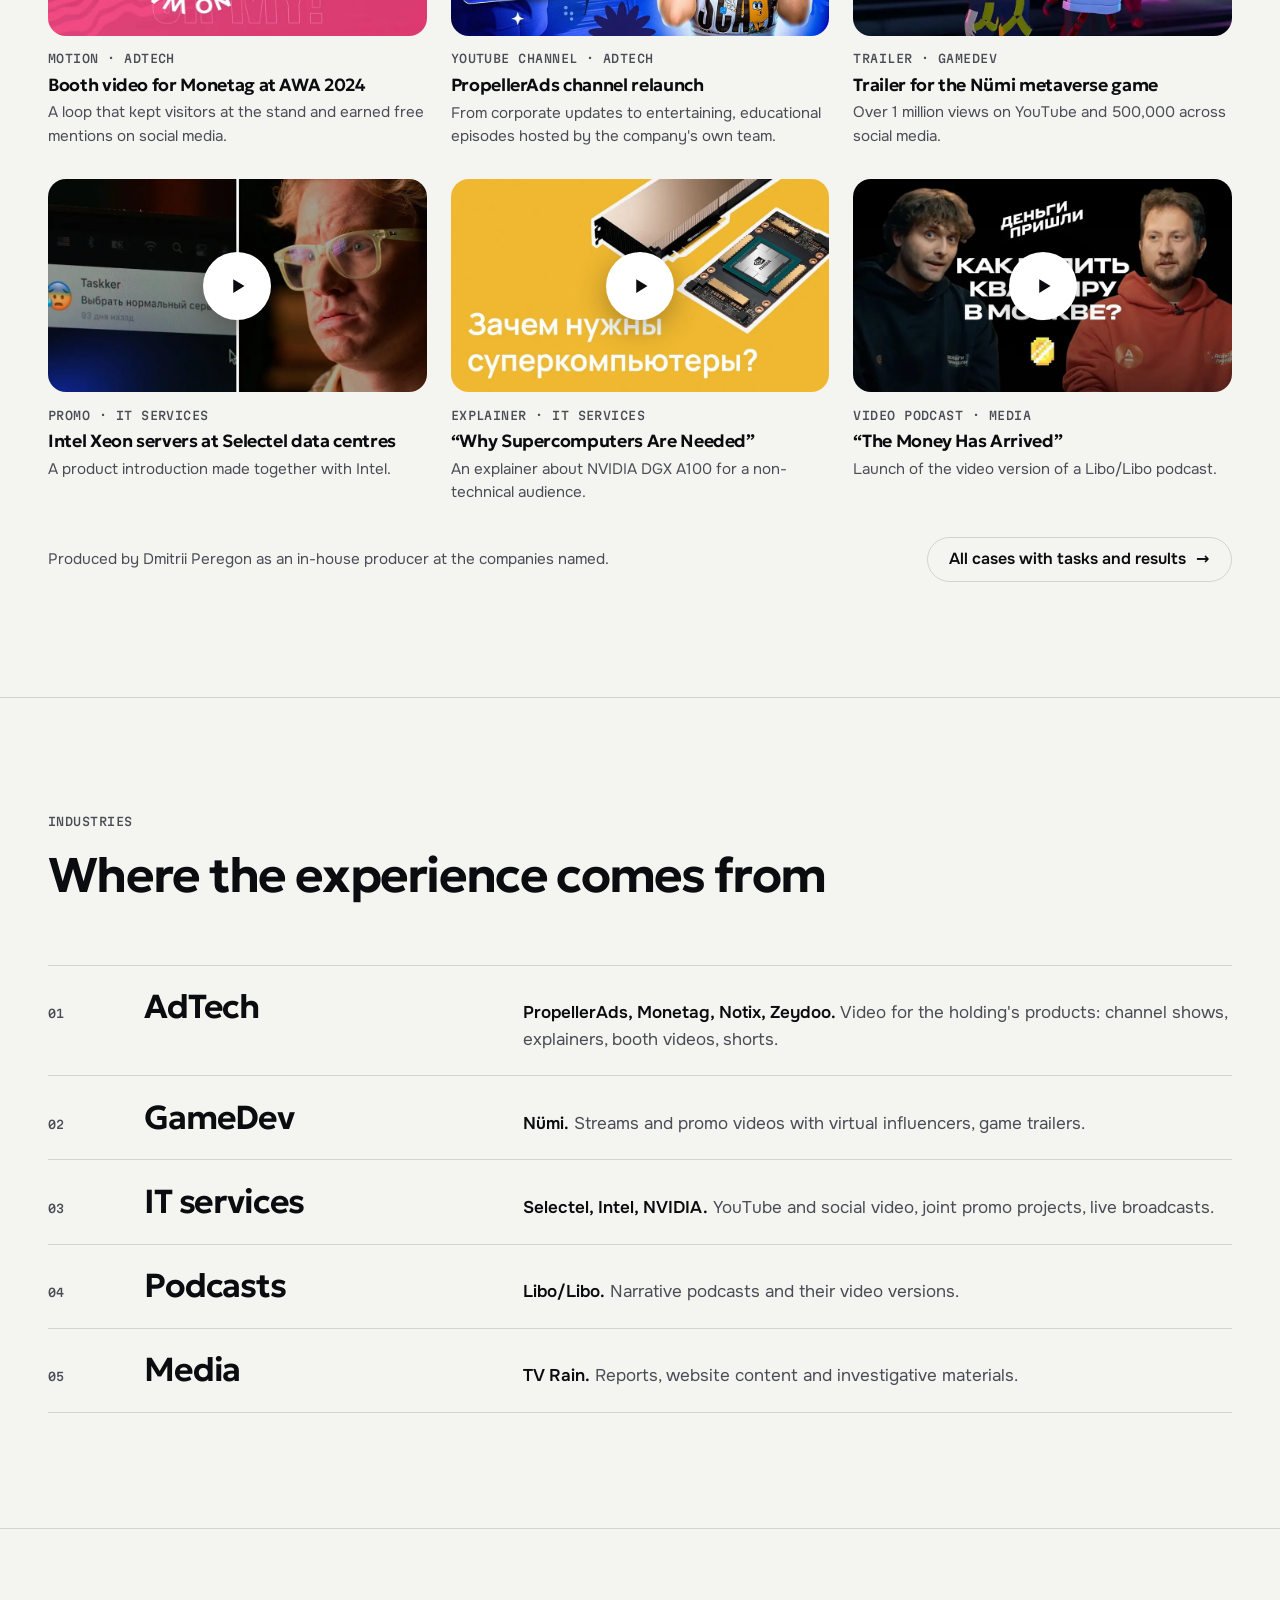
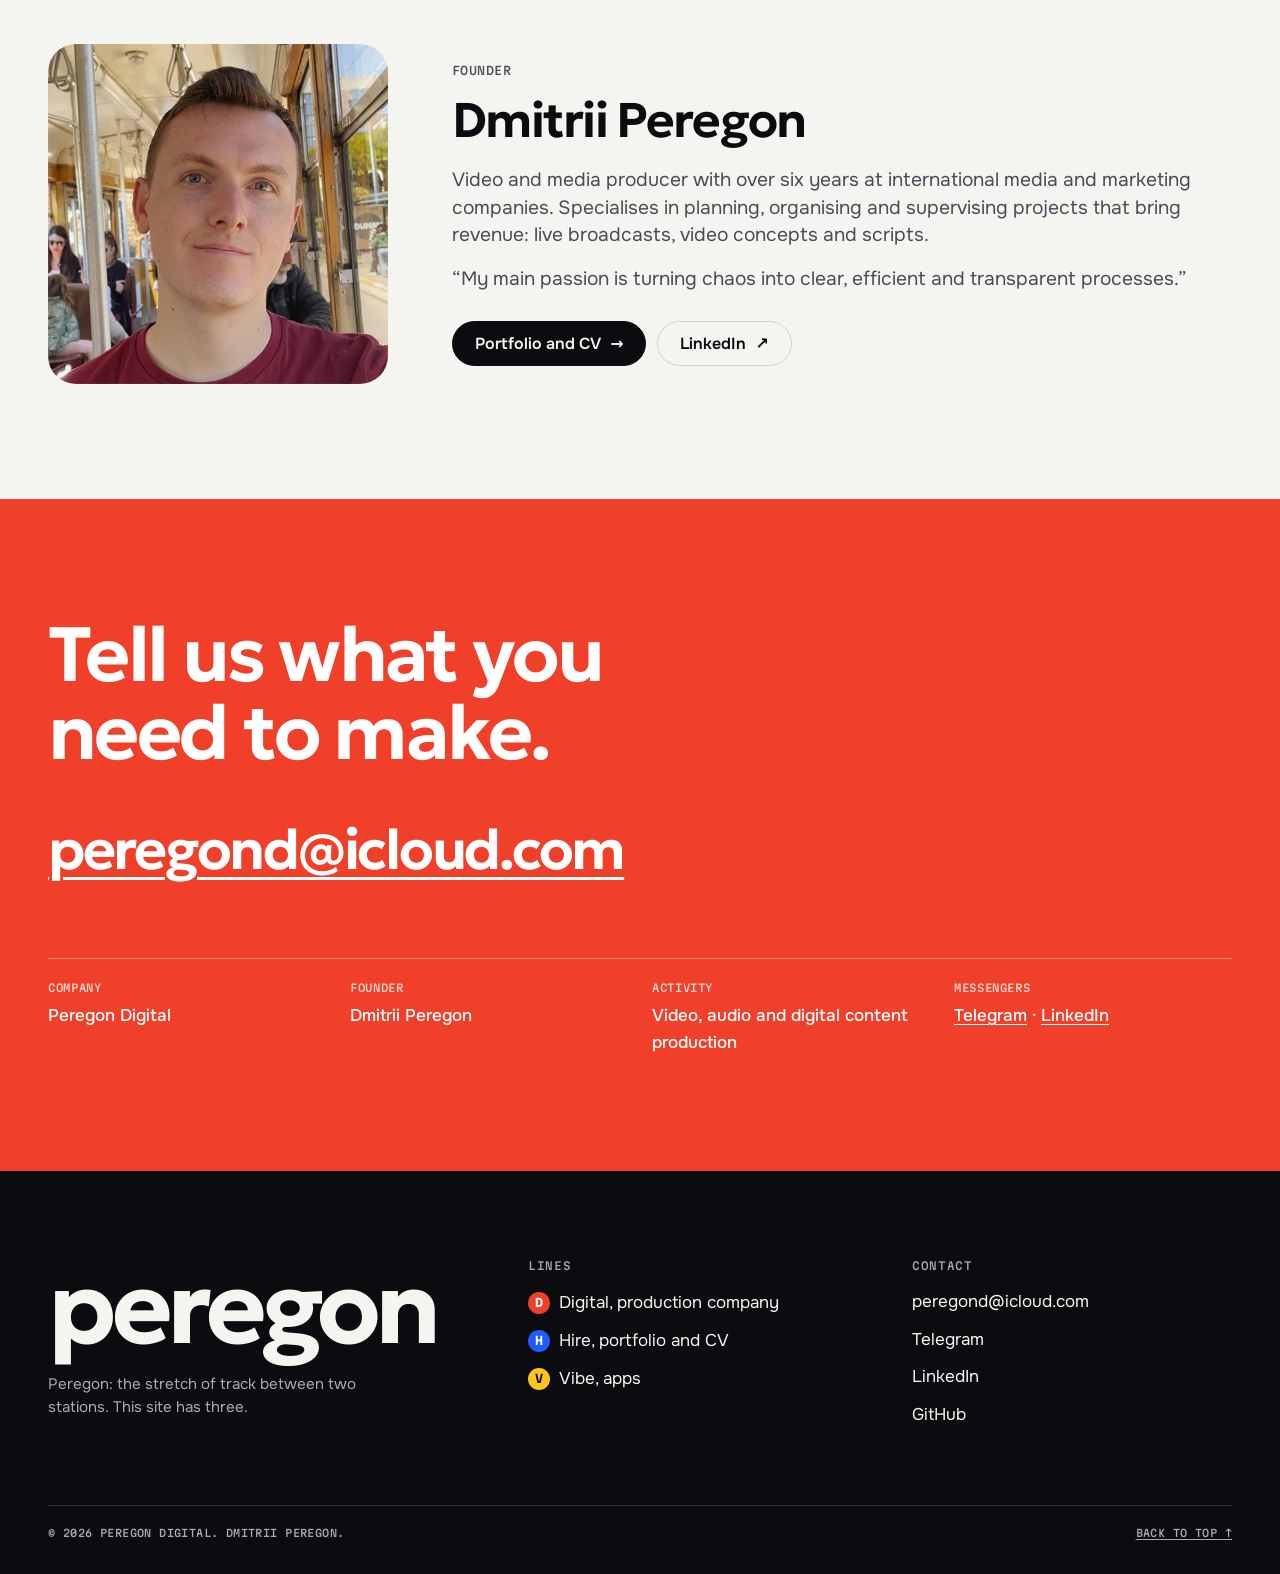
==== commit 97bd2ccd: "WIP: hire, vibe and 404 pages Co-Authored-By: Claude Fable 5.2 <noreply@anthropic.com> Claude-Sessio" ====
--- a/digital/index.html
+++ b/digital/index.html
@@ -17,7 +17,27 @@
 <link rel="stylesheet" href="/assets/css/site.css">
 </head>
 <body class="page-digital">
-<!--#header:D-->
+<header class="site-header" id="top">
+  <div class="wrap">
+    <a class="brand" href="/" aria-label="peregon.cc">
+      <svg viewBox="0 0 24 24" fill="none" stroke-width="4.6" aria-hidden="true">
+        <circle class="arc-d" cx="12" cy="12" r="8" stroke-dasharray="14.755 35.51" transform="rotate(-86 12 12)"/>
+        <circle class="arc-h" cx="12" cy="12" r="8" stroke-dasharray="14.755 35.51" transform="rotate(34 12 12)"/>
+        <circle class="arc-v" cx="12" cy="12" r="8" stroke-dasharray="14.755 35.51" transform="rotate(154 12 12)"/>
+      </svg>
+      <span>peregon</span><small>.cc</small>
+    </a>
+    <nav class="route" aria-label="Lines">
+      <a class="stop" href="/digital" aria-current="page"><i class="bullet bullet-d">D</i><span>Digital</span></a>
+      <a class="stop" href="/hire"><i class="bullet bullet-h">H</i><span>Hire</span></a>
+      <a class="stop" href="/vibe"><i class="bullet bullet-v">V</i><span>Vibe</span></a>
+    </nav>
+    <div class="lang" role="group" aria-label="Language">
+      <button type="button" data-lang="en" aria-pressed="true">EN</button>
+      <button type="button" data-lang="ru" aria-pressed="false">RU</button>
+    </div>
+  </div>
+</header>
 <main>
   <section class="d-hero" data-stop="Peregon Digital">
     <div class="wrap">
@@ -182,7 +202,37 @@
     </div>
   </section>
 </main>
-<!--#footer-->
+<footer class="site-footer">
+  <div class="wrap">
+    <div class="footer-top">
+      <div>
+        <div class="footer-word">peregon</div>
+        <p class="footer-note" data-i18n="f.note">Peregon: the stretch of track between two stations. This site has three.</p>
+      </div>
+      <div>
+        <h4 data-i18n="f.lines">Lines</h4>
+        <ul>
+          <li><a href="/digital"><i class="bullet bullet-d">D</i><span data-i18n="f.d">Digital, production company</span></a></li>
+          <li><a href="/hire"><i class="bullet bullet-h">H</i><span data-i18n="f.h">Hire, portfolio and CV</span></a></li>
+          <li><a href="/vibe"><i class="bullet bullet-v">V</i><span data-i18n="f.v">Vibe, apps</span></a></li>
+        </ul>
+      </div>
+      <div>
+        <h4 data-i18n="f.contact">Contact</h4>
+        <ul>
+          <li><a href="mailto:peregond@icloud.com">peregond@icloud.com</a></li>
+          <li><a href="https://t.me/peregond" rel="noopener">Telegram</a></li>
+          <li><a href="https://www.linkedin.com/in/peregond/" rel="noopener">LinkedIn</a></li>
+          <li><a href="https://github.com/peregond" rel="noopener">GitHub</a></li>
+        </ul>
+      </div>
+    </div>
+    <div class="footer-bottom">
+      <span class="mono" data-i18n="f.rights">© 2026 Peregon Digital. Dmitrii Peregon.</span>
+      <a class="mono" href="#top" data-i18n="f.top">Back to top ↑</a>
+    </div>
+  </div>
+</footer>
 <script>
 window.I18N_RU = {
   'title': 'Peregon Digital — продакшен контента',
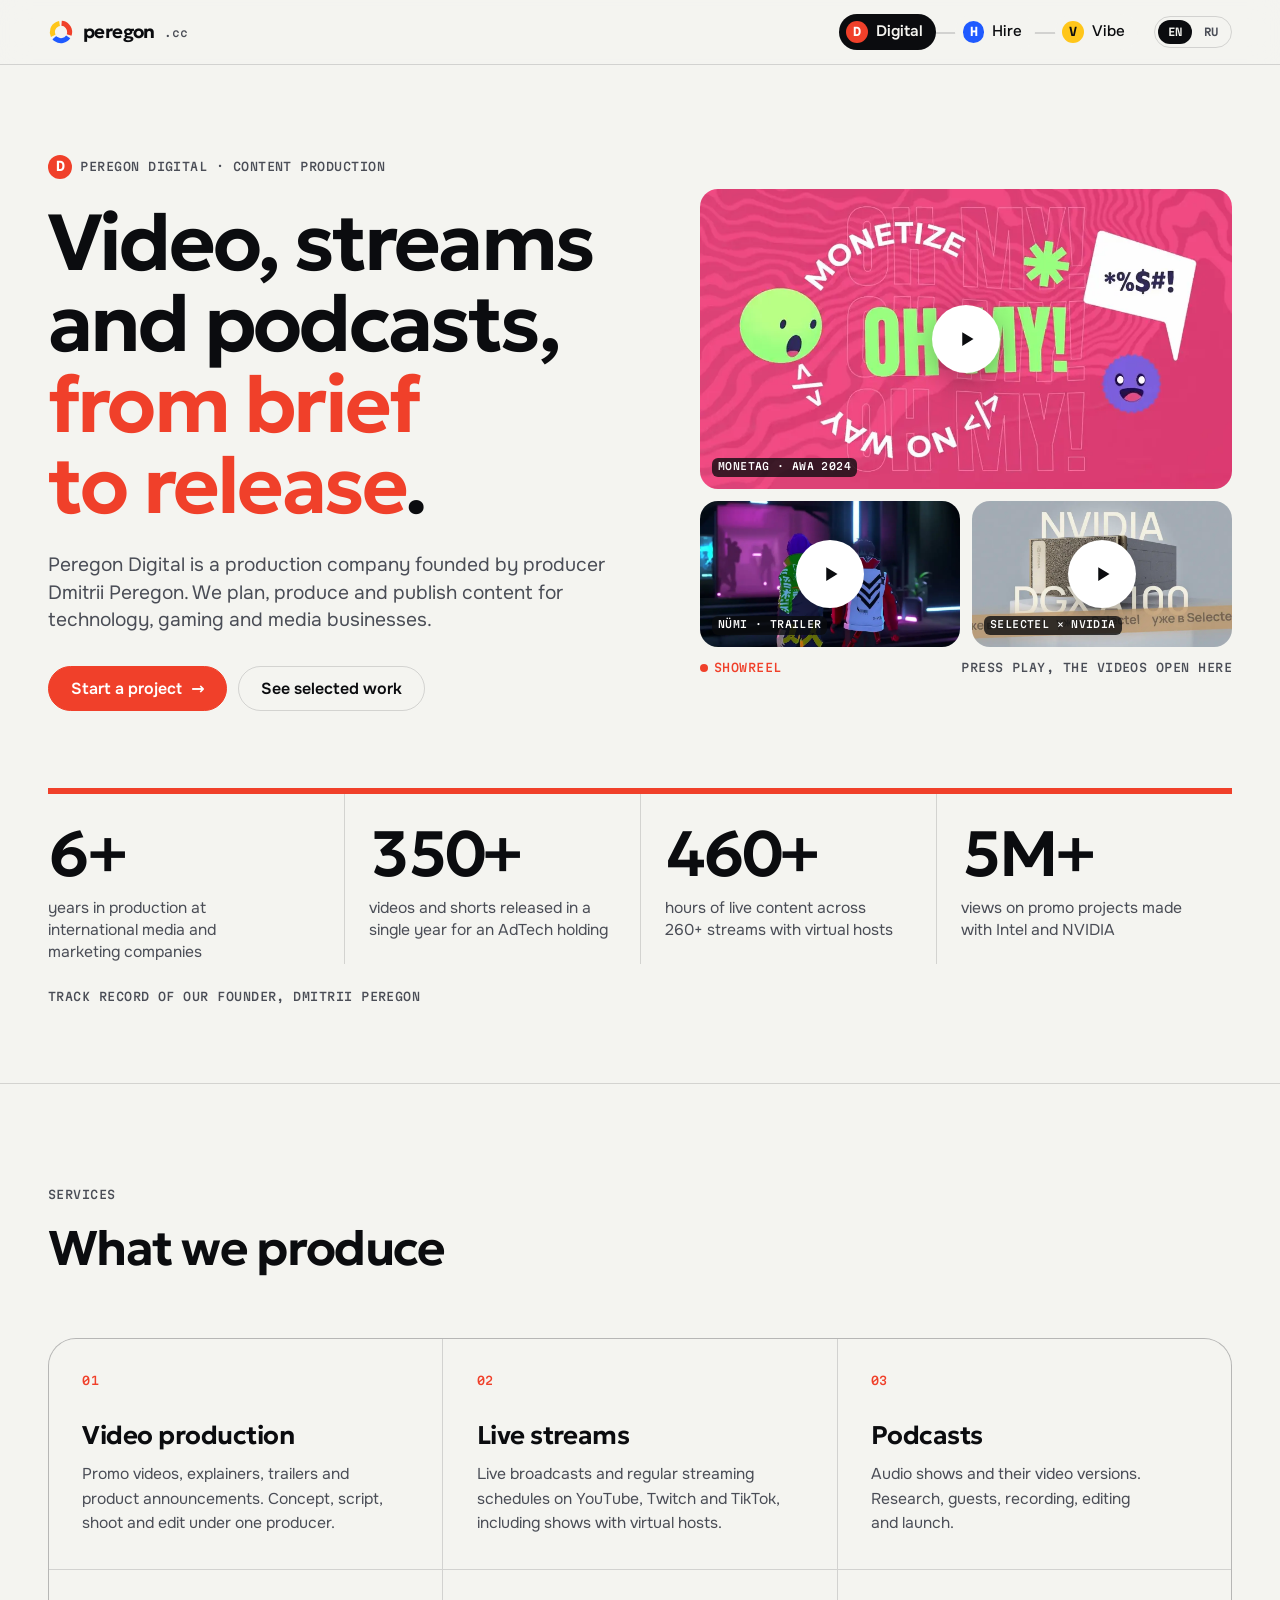
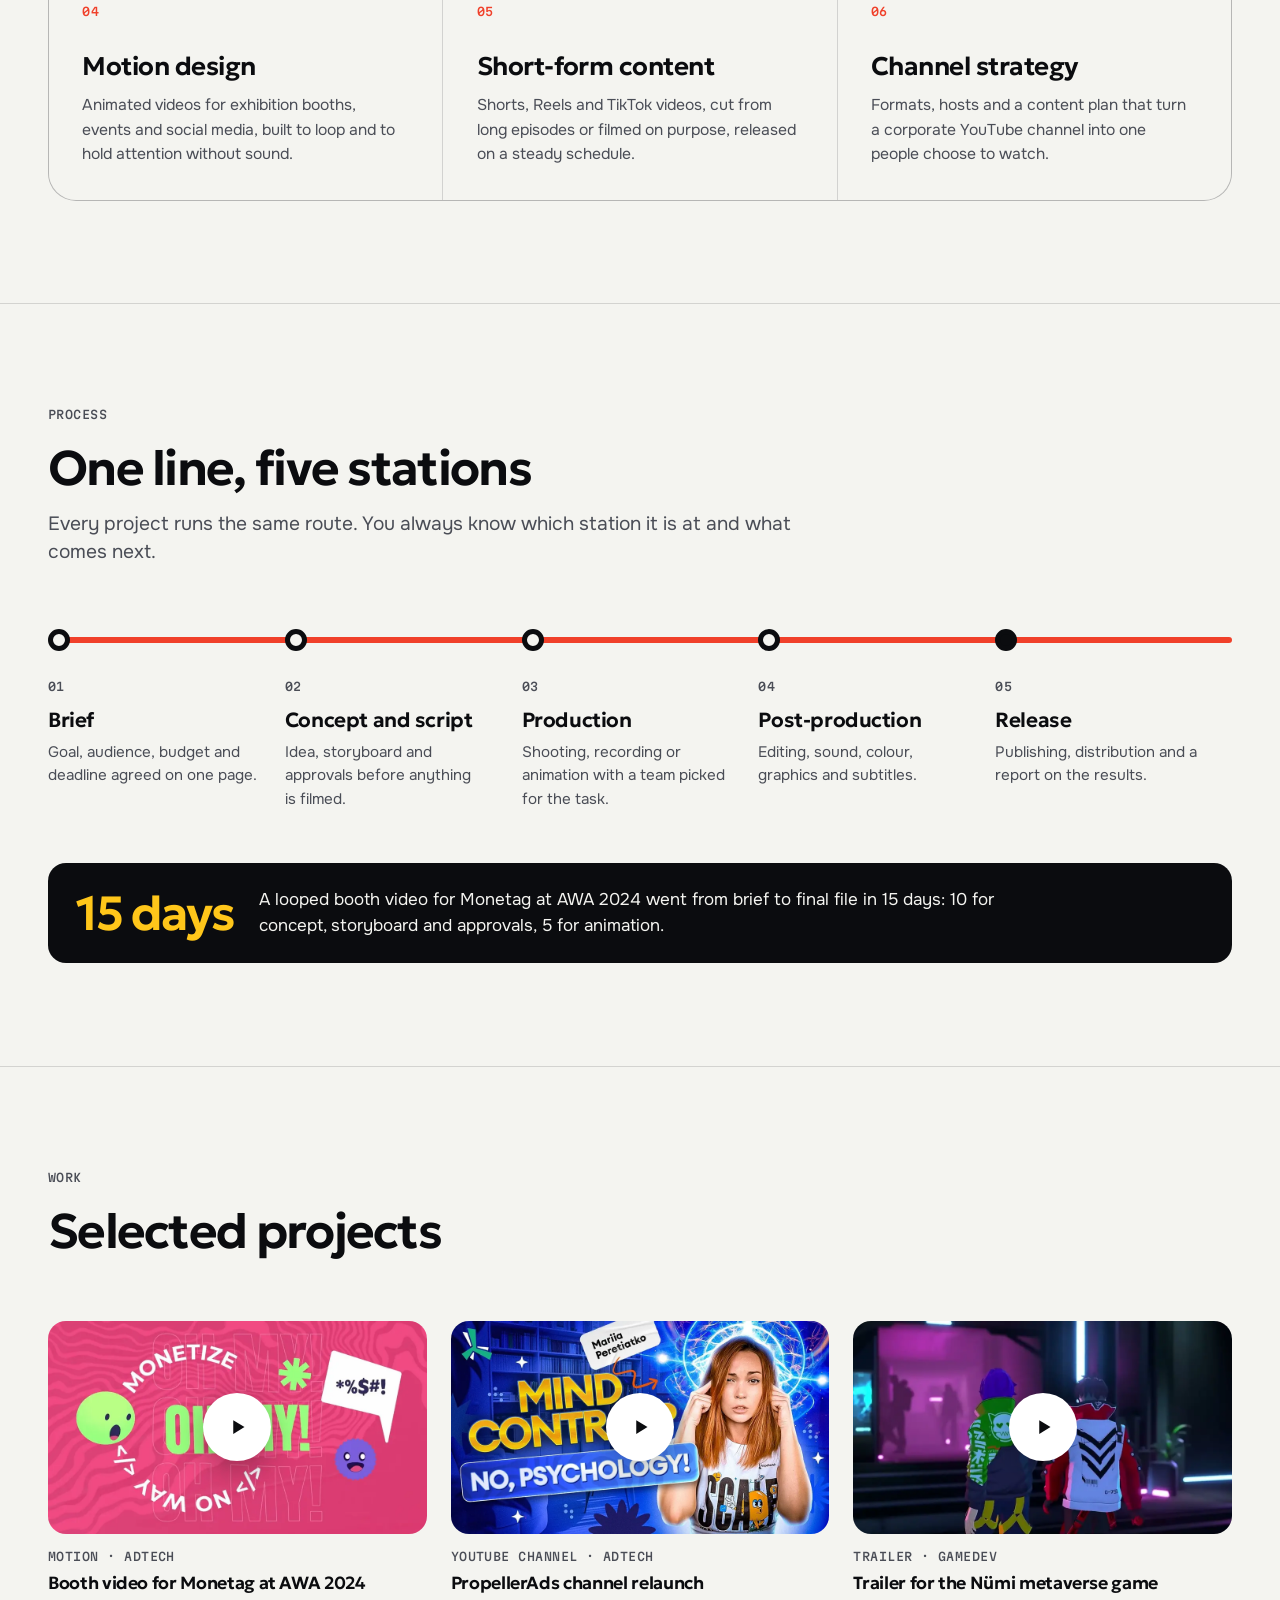
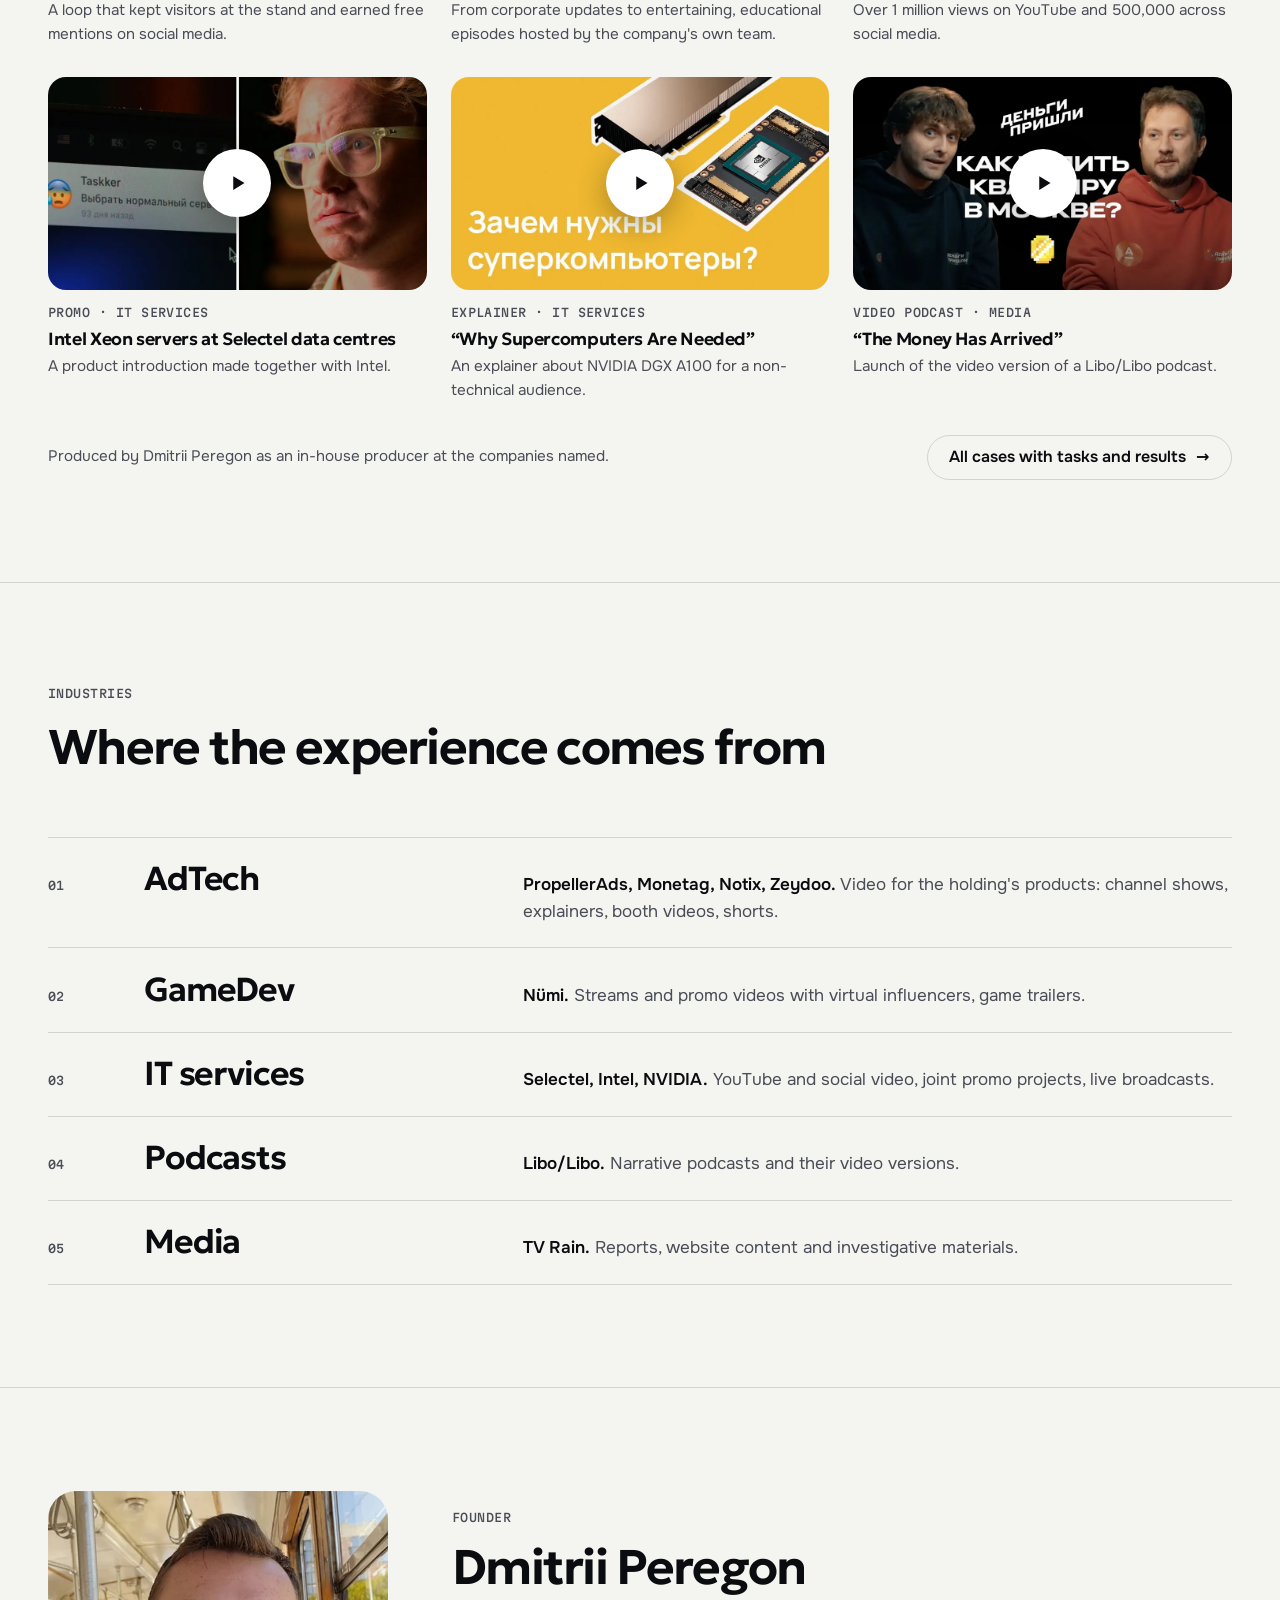
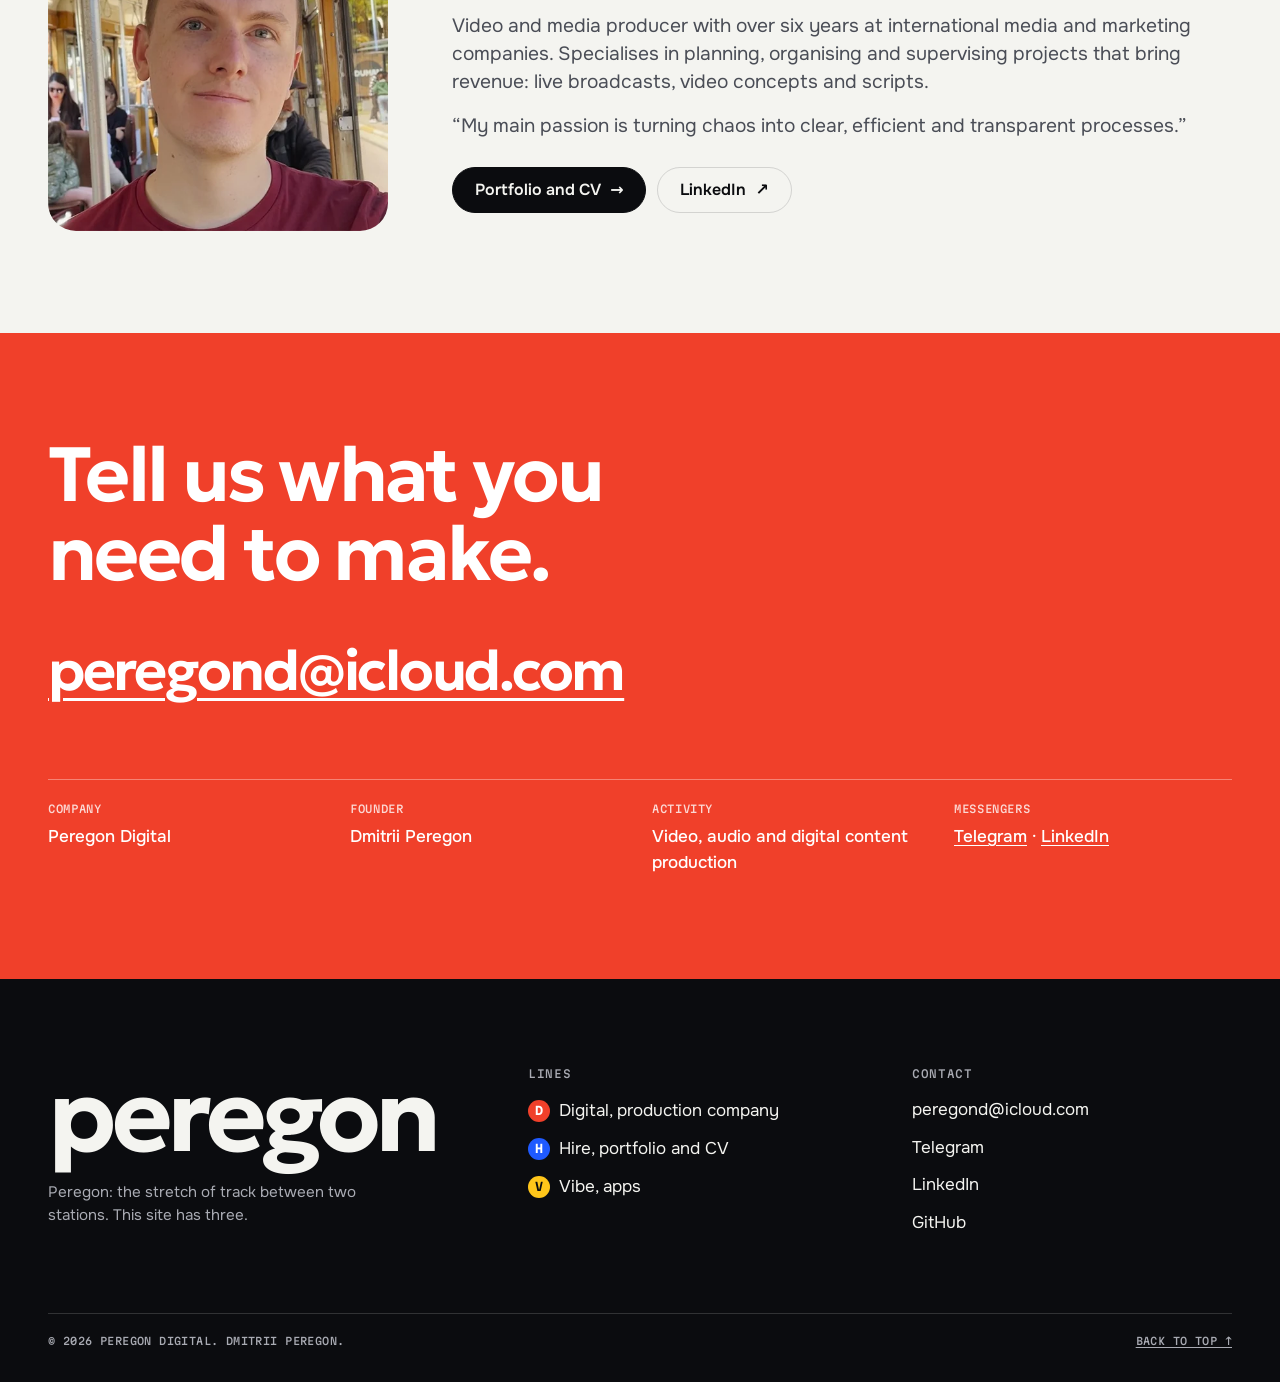
==== commit 56968bfc: "Build peregon.cc: home, /digital, /hire and /vibe Static site on a transit-map design system: three " ====
--- a/digital/index.html
+++ b/digital/index.html
@@ -43,7 +43,7 @@
     <div class="wrap">
       <div>
         <p class="eyebrow"><i class="bullet bullet-d">D</i><span data-i18n="d.eyebrow">Peregon Digital · content production</span></p>
-        <h1 data-i18n="d.h1">Video, streams and podcasts, taken <em>from brief to release</em>.</h1>
+        <h1 data-i18n="d.h1">Video, streams and podcasts, <em>from brief to release</em>.</h1>
         <p class="lead" data-i18n="d.lead">Peregon Digital is a production company founded by producer Dmitrii Peregon. We plan, produce and publish content for technology, gaming and media businesses.</p>
         <div class="btn-row">
           <a class="btn btn-line" href="mailto:peregond@icloud.com"><span data-i18n="d.cta1">Start a project</span> <span class="arr" aria-hidden="true">→</span></a>
@@ -68,7 +68,7 @@
     </div>
   </section>
 
-  <section class="section" style="padding-top:0" data-stop="Track record" data-stop-key="d.s.numbers">
+  <section class="section d-stats" data-stop="Track record" data-stop-key="d.s.numbers">
     <div class="wrap">
       <div class="stats">
         <div class="stat reveal"><b>6+</b><span data-i18n="d.n1">years in production at international media and marketing companies</span></div>
--- a/assets/css/site.css
+++ b/assets/css/site.css
@@ -112,6 +112,7 @@
 .btn-ghost{background:transparent;color:var(--fg);border-color:var(--rule)}
 .btn-ghost:hover{border-color:var(--fg)}
 .btn-row{display:flex;flex-wrap:wrap;gap:.7rem}
+@media (max-width:480px){.btn{white-space:normal;line-height:1.25}}
 
 .chip{display:inline-flex;align-items:center;gap:.5em;padding:.5em .85em;border-radius:999px;
   border:1px solid var(--rule);font:500 .68rem/1 var(--font-mono);letter-spacing:.02em;white-space:nowrap}
@@ -168,7 +169,8 @@
 .rail a:hover span,.rail a:focus-visible span{opacity:1;transform:translate(0,-50%)}
 
 /* ---------- Sections ---------- */
-.section{padding-block:clamp(64px,9vw,128px)}
+.section{padding-block:clamp(56px,8vw,108px)}
+.d-stats{padding-top:0;padding-bottom:clamp(48px,6vw,80px)}
 .section-head{display:grid;gap:1rem;margin-bottom:clamp(32px,5vw,64px)}
 .section-head .eyebrow{margin-bottom:.25rem}
 .band{border-top:1px solid var(--rule)}
@@ -209,13 +211,14 @@
   border-top:1px solid var(--rule);color:var(--fg-2)}
 .footer-bottom .mono{font-size:.64rem}
 @media (max-width:820px){.footer-top{grid-template-columns:1fr 1fr}.footer-top>:first-child{grid-column:1/-1}}
+@media (max-width:520px){.footer-top{grid-template-columns:1fr}}
 
 /* ==========================================================================
    HOME
    ========================================================================== */
-.home-hero{padding-block:clamp(48px,8vw,112px) clamp(40px,6vw,80px)}
-.home-hero .wrap{display:grid;grid-template-columns:minmax(0,1fr) minmax(240px,300px);gap:clamp(32px,6vw,96px);align-items:end}
-.home-hero h1{font-size:clamp(2.6rem,7.4vw,6.6rem);letter-spacing:-.045em;line-height:1}
+.home-hero{padding-block:clamp(40px,7vw,96px) clamp(40px,6vw,80px)}
+.home-hero h1{font-size:clamp(2.6rem,7.6vw,6.9rem);letter-spacing:-.045em;line-height:1.08;max-width:17ch}
+html[lang="ru"] .home-hero h1{font-size:clamp(2.1rem,6.2vw,5.6rem);max-width:21ch}
 .home-hero h1 a{text-decoration:none;--c:var(--ink);
   background:linear-gradient(var(--c),var(--c)) 0 100%/100% .11em no-repeat;padding-bottom:.02em;
   -webkit-box-decoration-break:clone;box-decoration-break:clone;transition:background-size .35s var(--ease),color .2s}
@@ -223,15 +226,22 @@
 .home-hero h1 .to-d{--c:var(--red)} .home-hero h1 .to-h{--c:var(--blue)} .home-hero h1 .to-v{--c:var(--yellow)}
 .home-hero h1 .to-d:hover,.home-hero h1 .to-h:hover{color:#fff}
 .home-hero .eyebrow{margin-bottom:1.75rem}
+.home-meta{display:grid;grid-template-columns:minmax(0,1fr) minmax(240px,300px);gap:clamp(28px,6vw,96px);align-items:end;margin-top:clamp(36px,5vw,64px)}
+.home-about{display:grid;grid-template-columns:auto minmax(0,1fr);gap:clamp(16px,2.4vw,28px);align-items:center}
+.home-about img{width:clamp(72px,9vw,112px);aspect-ratio:1;border-radius:50%;object-fit:cover}
+.home-about p{font-size:clamp(1.1rem,1.5vw,1.3rem);line-height:1.4;max-width:46ch}
+.home-about .btn-row{margin-top:1.1rem}
 .defn{border-left:2px solid var(--ink);padding-left:1.1rem;font-size:.95rem;color:var(--fg-2)}
 .defn dt{font:600 1.5rem/1.1 var(--font-display);letter-spacing:-.03em;color:var(--fg)}
 .defn .ipa{display:block;margin:.5rem 0 .8rem;font:500 .68rem/1.4 var(--font-mono);letter-spacing:.02em}
 .defn dd+dd{margin-top:.6rem}
-@media (max-width:860px){.home-hero .wrap{grid-template-columns:1fr}.defn{max-width:42ch}}
+@media (max-width:860px){.home-meta{grid-template-columns:1fr}.defn{max-width:42ch}}
+@media (max-width:520px){.home-about{grid-template-columns:1fr}}
+.home-lines{padding-bottom:clamp(64px,9vw,128px)}
 
 .board{border-bottom:1px solid var(--rule)}
 .board-head{display:grid;grid-template-columns:var(--cols);gap:1.5rem;padding:0 0 .9rem;color:var(--fg-2)}
-.board,.board-head{--cols:72px minmax(0,.9fr) minmax(0,1.4fr) auto 40px}
+.board,.board-head{--cols:72px minmax(0,.9fr) minmax(0,1.4fr) 11.5rem 40px}
 .row{position:relative;display:grid;grid-template-columns:var(--cols);gap:1.5rem;align-items:center;
   padding:clamp(22px,3vw,40px) 0;text-decoration:none;isolation:isolate;--c:var(--ink);--t:#fff;
   transition:color .25s,padding .35s var(--ease)}
@@ -258,13 +268,6 @@
   .row-url{grid-column:1/-1;order:6;opacity:.7}
   .row-arrow{grid-column:3;grid-row:1}
 }
-.home-about{padding-block:clamp(56px,8vw,112px)}
-.home-about .wrap{display:grid;grid-template-columns:auto minmax(0,1fr);gap:clamp(24px,4vw,56px);align-items:center}
-.home-about img{width:clamp(96px,14vw,168px);aspect-ratio:1;border-radius:50%;object-fit:cover}
-.home-about p{font:500 clamp(1.25rem,2.4vw,2rem)/1.25 var(--font-display);letter-spacing:-.025em;max-width:30ch}
-.home-about .btn-row{margin-top:1.5rem}
-@media (max-width:560px){.home-about .wrap{grid-template-columns:1fr}}
-
 /* ==========================================================================
    DIGITAL
    ========================================================================== */
@@ -318,8 +321,11 @@
 .process-note p{max-width:70ch}
 @media (max-width:900px){
   .process{grid-template-columns:1fr}
-  .process::before{left:8px;right:auto;top:11px;bottom:24px;width:6px;height:auto;margin:0}
+  .process::before{display:none}
   .station{padding:0 0 2rem 48px}
+  .station:last-child{padding-bottom:0}
+  .station:not(:last-child)::after{content:"";position:absolute;left:8px;top:11px;bottom:-11px;width:6px;background:var(--red);z-index:-1}
+  .process{isolation:isolate}
   .process-note{grid-template-columns:1fr}
 }
 
@@ -406,7 +412,21 @@
 .card dd+dd{margin-top:.7rem}
 .card-wide{grid-column:1/-1}
 .card-duo{display:grid;grid-template-columns:1fr 1fr;gap:12px;margin-top:auto}
-@media (max-width:720px){.cards{grid-template-columns:1fr}.card-duo{grid-template-columns:1fr}}
+.case{display:grid;grid-template-columns:minmax(0,1.05fr) minmax(0,1fr);gap:clamp(18px,3vw,44px);align-items:center;padding:clamp(18px,2vw,26px)}
+.case .yt,.case .card-duo{margin-top:0}
+.case.flip>:first-child{order:2}
+.case-text{display:grid;gap:1.1rem;padding-block:.5rem}
+.case-text h3{font-size:clamp(1.15rem,1.7vw,1.5rem);font-family:var(--font-display);letter-spacing:-.025em;line-height:1.2}
+.case-media{display:grid;gap:1rem}
+.card-stats{background:var(--blue);color:#fff;justify-content:center}
+.card-stats ul{display:grid;gap:clamp(.6rem,1.4vw,1.1rem)}
+.card-stats li{display:flex;align-items:baseline;gap:.5em;border-bottom:1px solid rgba(255,255,255,.3);padding-bottom:clamp(.6rem,1.4vw,1.1rem)}
+.card-stats li:last-child{border:0;padding:0}
+.card-stats b{font:600 clamp(2.4rem,5.4vw,4.4rem)/1 var(--font-display);letter-spacing:-.05em;min-width:3.1ch}
+.card-stats span{font-size:clamp(1rem,1.5vw,1.3rem)}
+@media (max-width:820px){.case{grid-template-columns:1fr}.case.flip>:first-child{order:0}}
+@media (max-width:720px){.cards{grid-template-columns:1fr}}
+@media (max-width:420px){.card-duo{grid-template-columns:1fr}}
 
 .cv{padding-block:clamp(56px,8vw,112px)}
 .cv-list{border-top:1px solid var(--rule)}
@@ -447,11 +467,12 @@
   background:var(--p-bg);color:var(--p-fg);border-radius:clamp(22px,3vw,40px);padding:clamp(22px,3.4vw,52px);
   display:grid;grid-template-columns:minmax(0,1fr) minmax(0,1.15fr);gap:clamp(24px,4vw,64px);align-items:center;overflow:hidden}
 .project.light{--p-bg:var(--white);--p-fg:var(--ink);--p-2:var(--ink-2);--p-rule:rgba(11,12,15,.14);--p-acc:var(--ink)}
+.project.flip{grid-template-columns:minmax(0,1.15fr) minmax(0,1fr)}
 .project.flip .p-visual{order:-1}
 .p-top{display:flex;align-items:center;gap:1rem;margin-bottom:clamp(20px,3vw,36px)}
 .p-top img{width:56px;height:56px;border-radius:14px}
 .p-top .mono{color:var(--p-2);line-height:1.7}
-.p-num{font:600 .72rem/1 var(--font-mono);color:var(--p-acc);margin-left:auto;align-self:flex-start;letter-spacing:.04em}
+.p-num{white-space:nowrap;font:600 .72rem/1 var(--font-mono);color:var(--p-acc);margin-left:auto;align-self:flex-start;letter-spacing:.04em}
 .project h2{font-size:clamp(2.4rem,5.4vw,4.6rem);letter-spacing:-.05em}
 .p-tag{margin-top:1rem;font:500 clamp(1.1rem,1.6vw,1.35rem)/1.35 var(--font-display);letter-spacing:-.02em;max-width:30ch;text-wrap:balance}
 .p-facts{margin-top:1.5rem;display:grid;gap:.55rem;color:var(--p-2);font-size:.98rem}
@@ -468,9 +489,11 @@
 .p-visual{position:relative;min-width:0}
 .shot{border-radius:14px;box-shadow:0 24px 60px rgba(0,0,0,.35);border:1px solid var(--p-rule)}
 .project.light .shot{box-shadow:0 24px 60px rgba(11,12,15,.16)}
-.shot-phone{position:absolute;right:2%;bottom:-14%;width:24%;border-radius:18px;border:5px solid var(--ink);box-shadow:0 18px 40px rgba(11,12,15,.3)}
-.p-visual.has-phone{padding:0 6% 6% 0}
-@media (max-width:900px){.project{grid-template-columns:1fr}.project.flip .p-visual{order:0}}
+.shot.bare{border:0;border-radius:0;box-shadow:none;filter:drop-shadow(0 18px 30px rgba(11,12,15,.18))}
+.stage{padding:clamp(12px,2vw,26px);border-radius:clamp(16px,2vw,26px);background:color-mix(in srgb, var(--p-fg) 7%, var(--p-bg))}
+.shot-phone{position:absolute;right:4%;bottom:-7%;width:25%;filter:drop-shadow(0 16px 28px rgba(11,12,15,.3))}
+.stage.has-phone{padding-right:16%;margin-bottom:5%}
+@media (max-width:900px){.project,.project.flip{grid-template-columns:1fr}.project.flip .p-visual{order:0}}
 
 /* Diagrams for the two projects without public screenshots */
 .flow{display:grid;gap:10px;font:500 .72rem/1.3 var(--font-mono);letter-spacing:.01em}
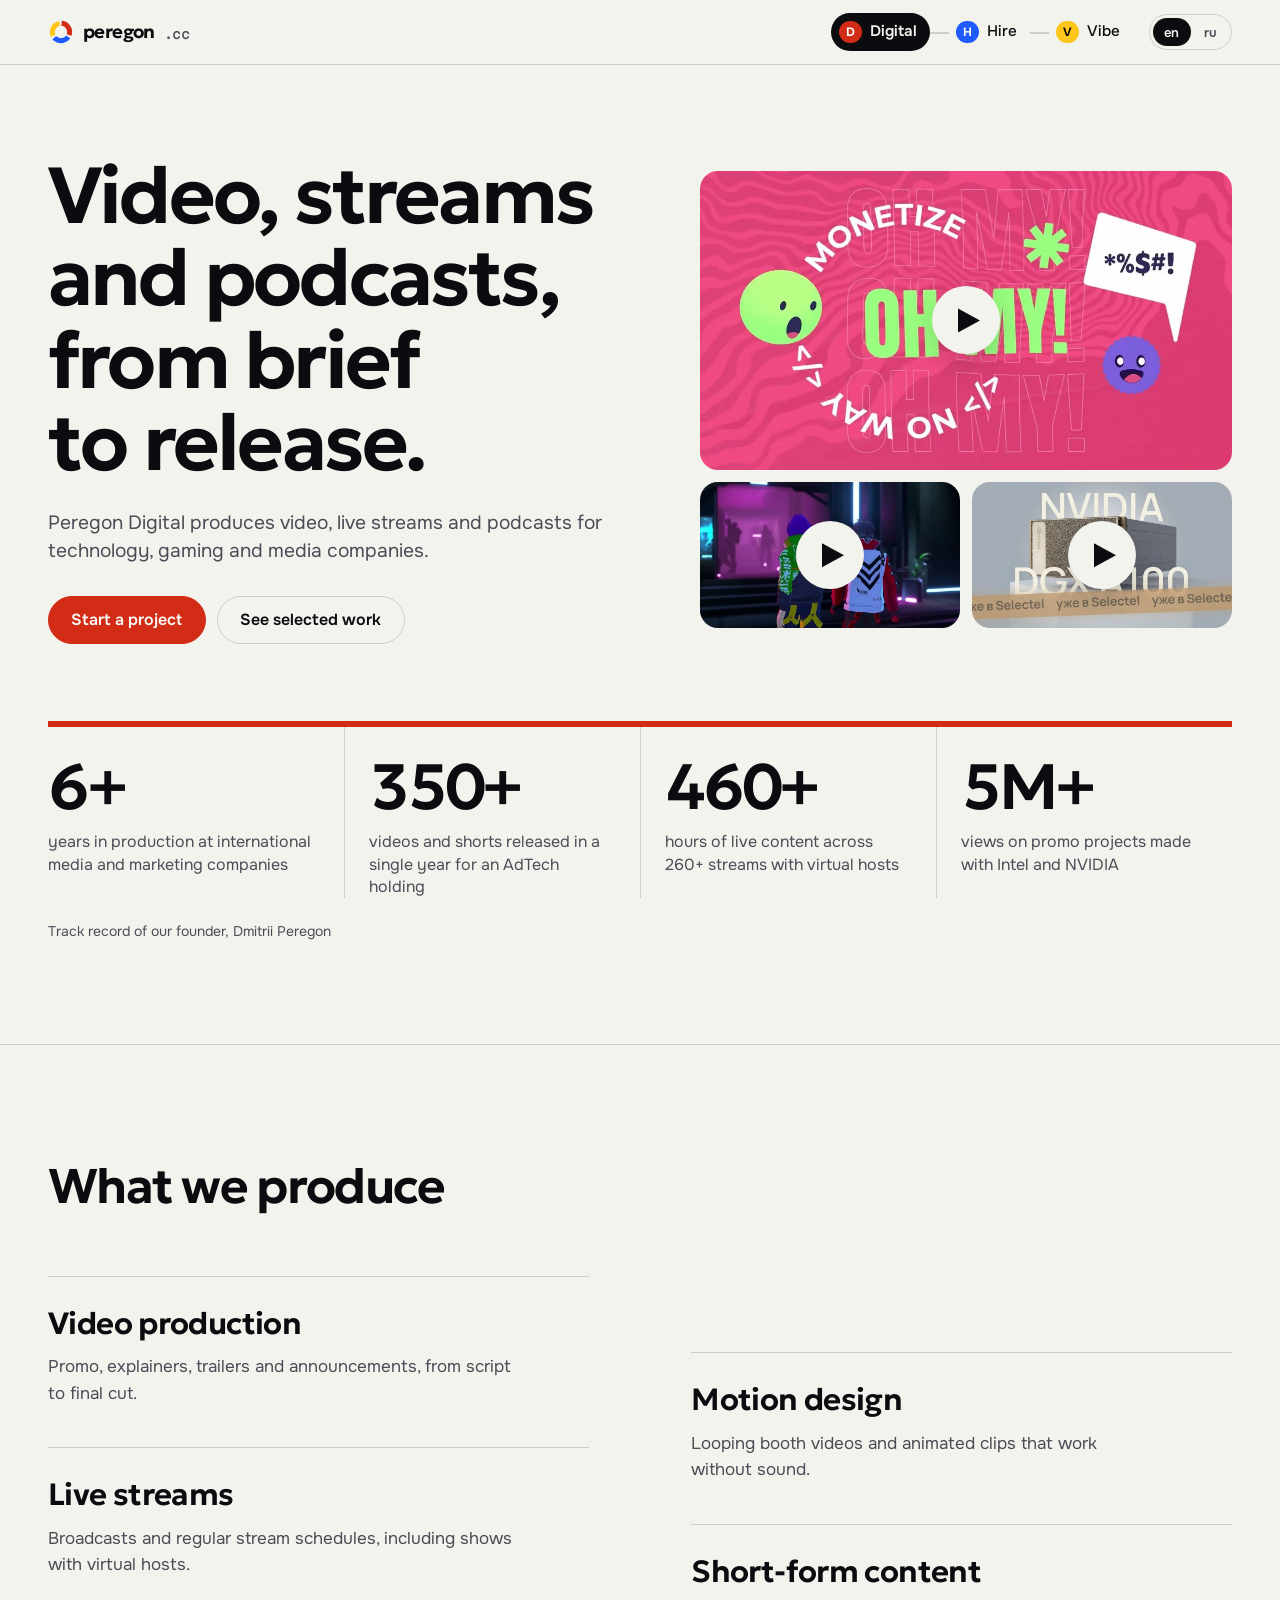
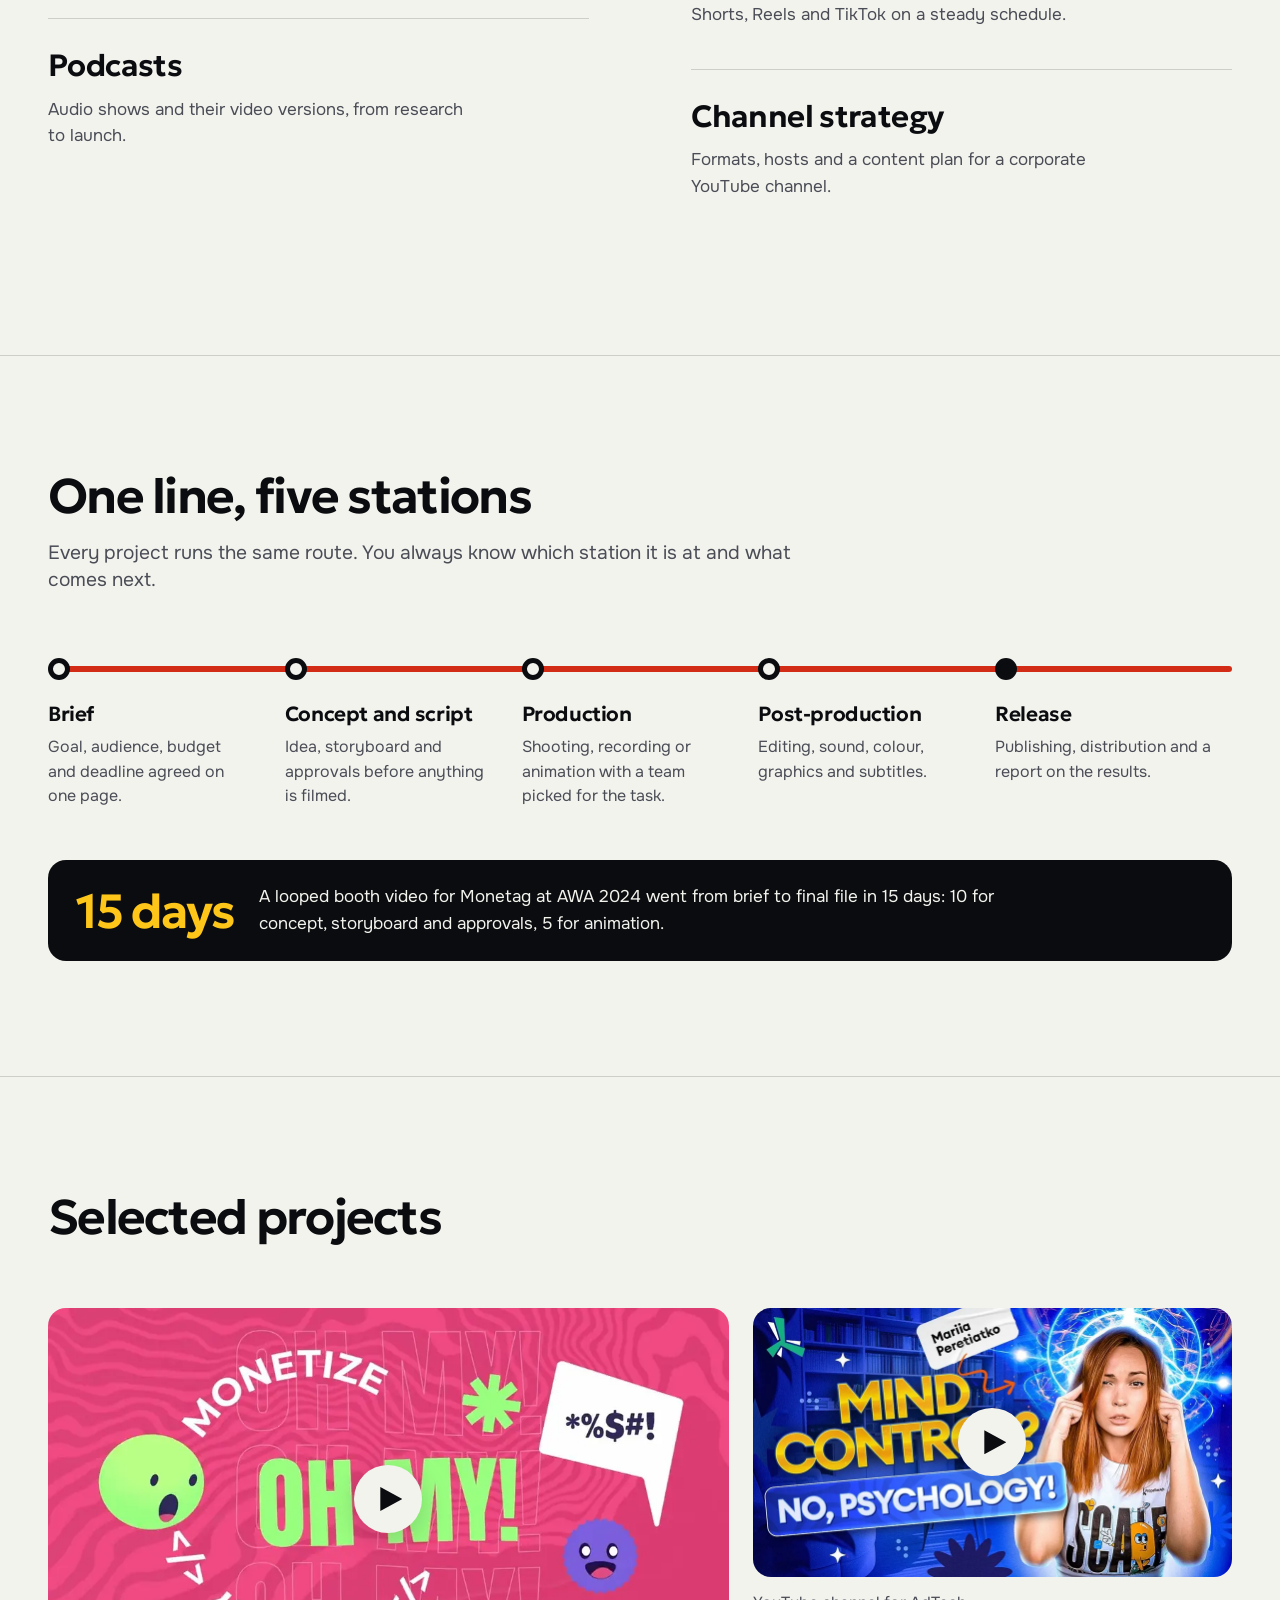
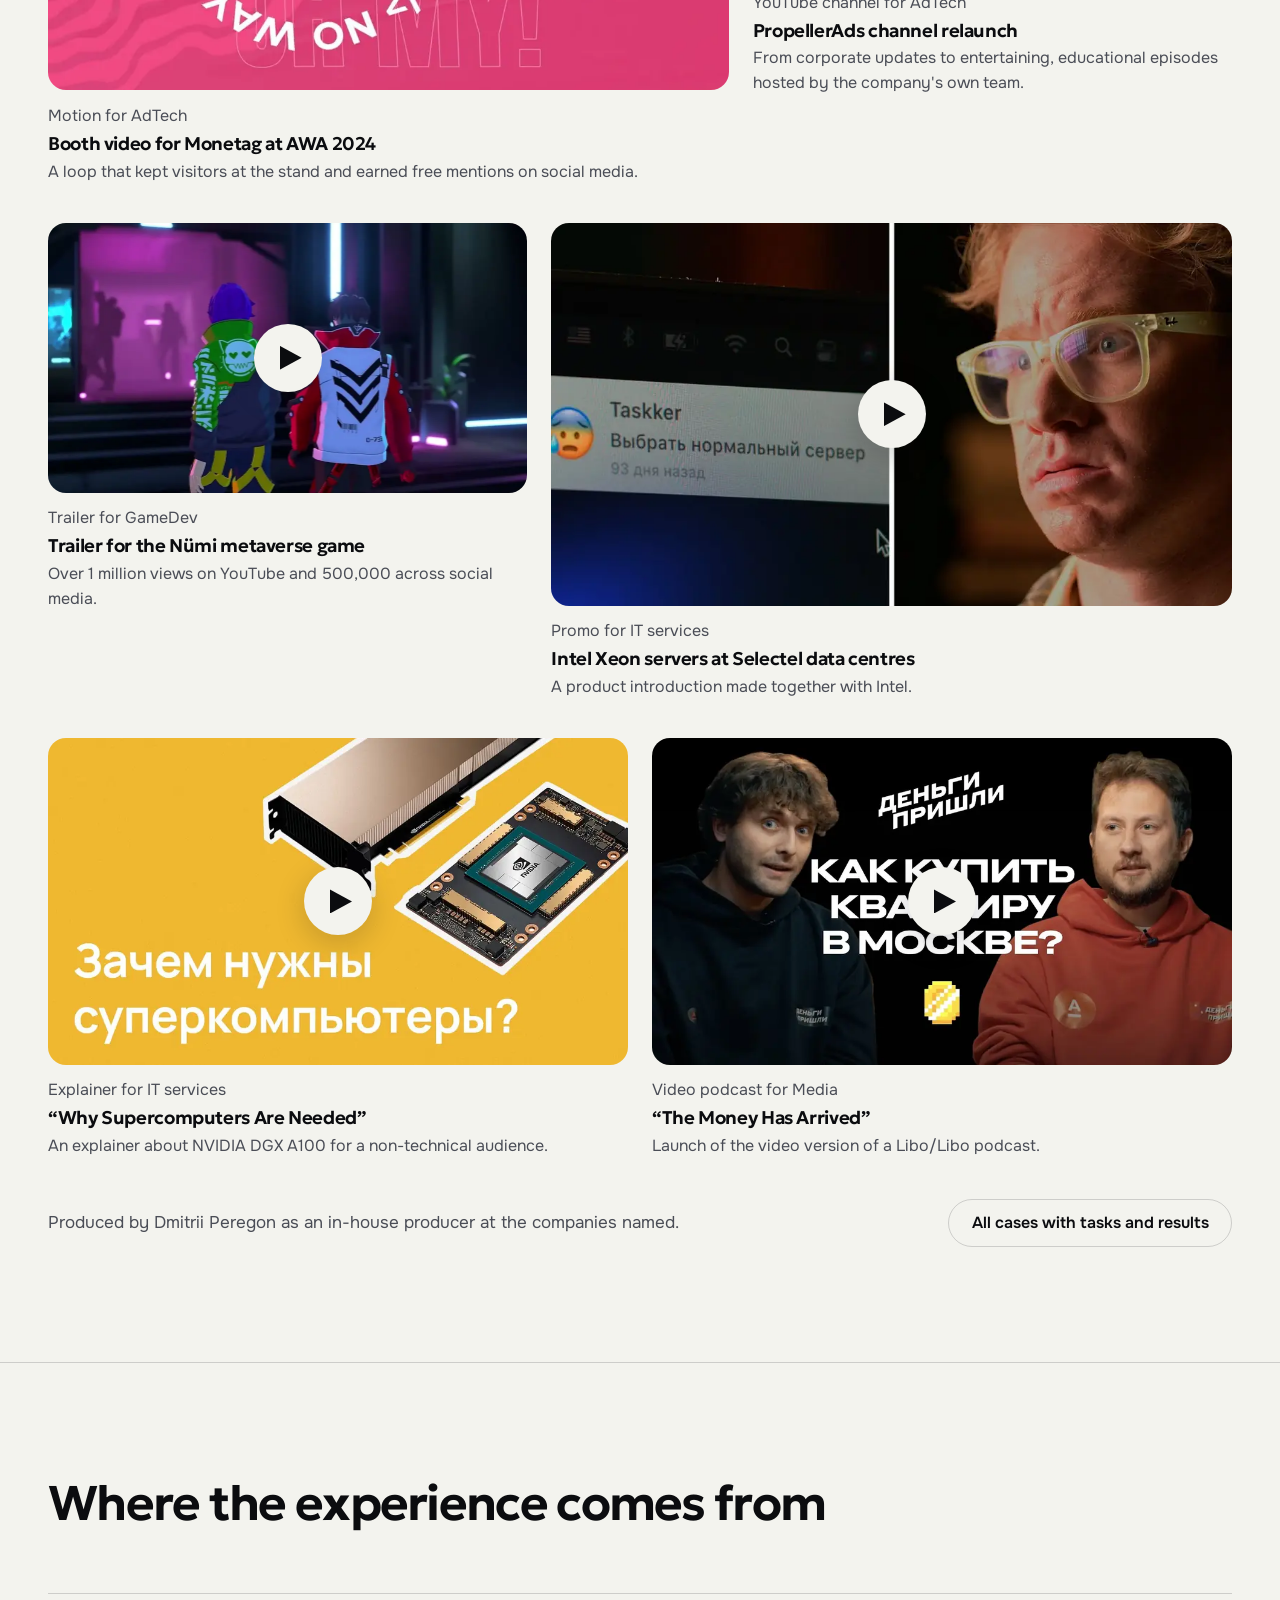
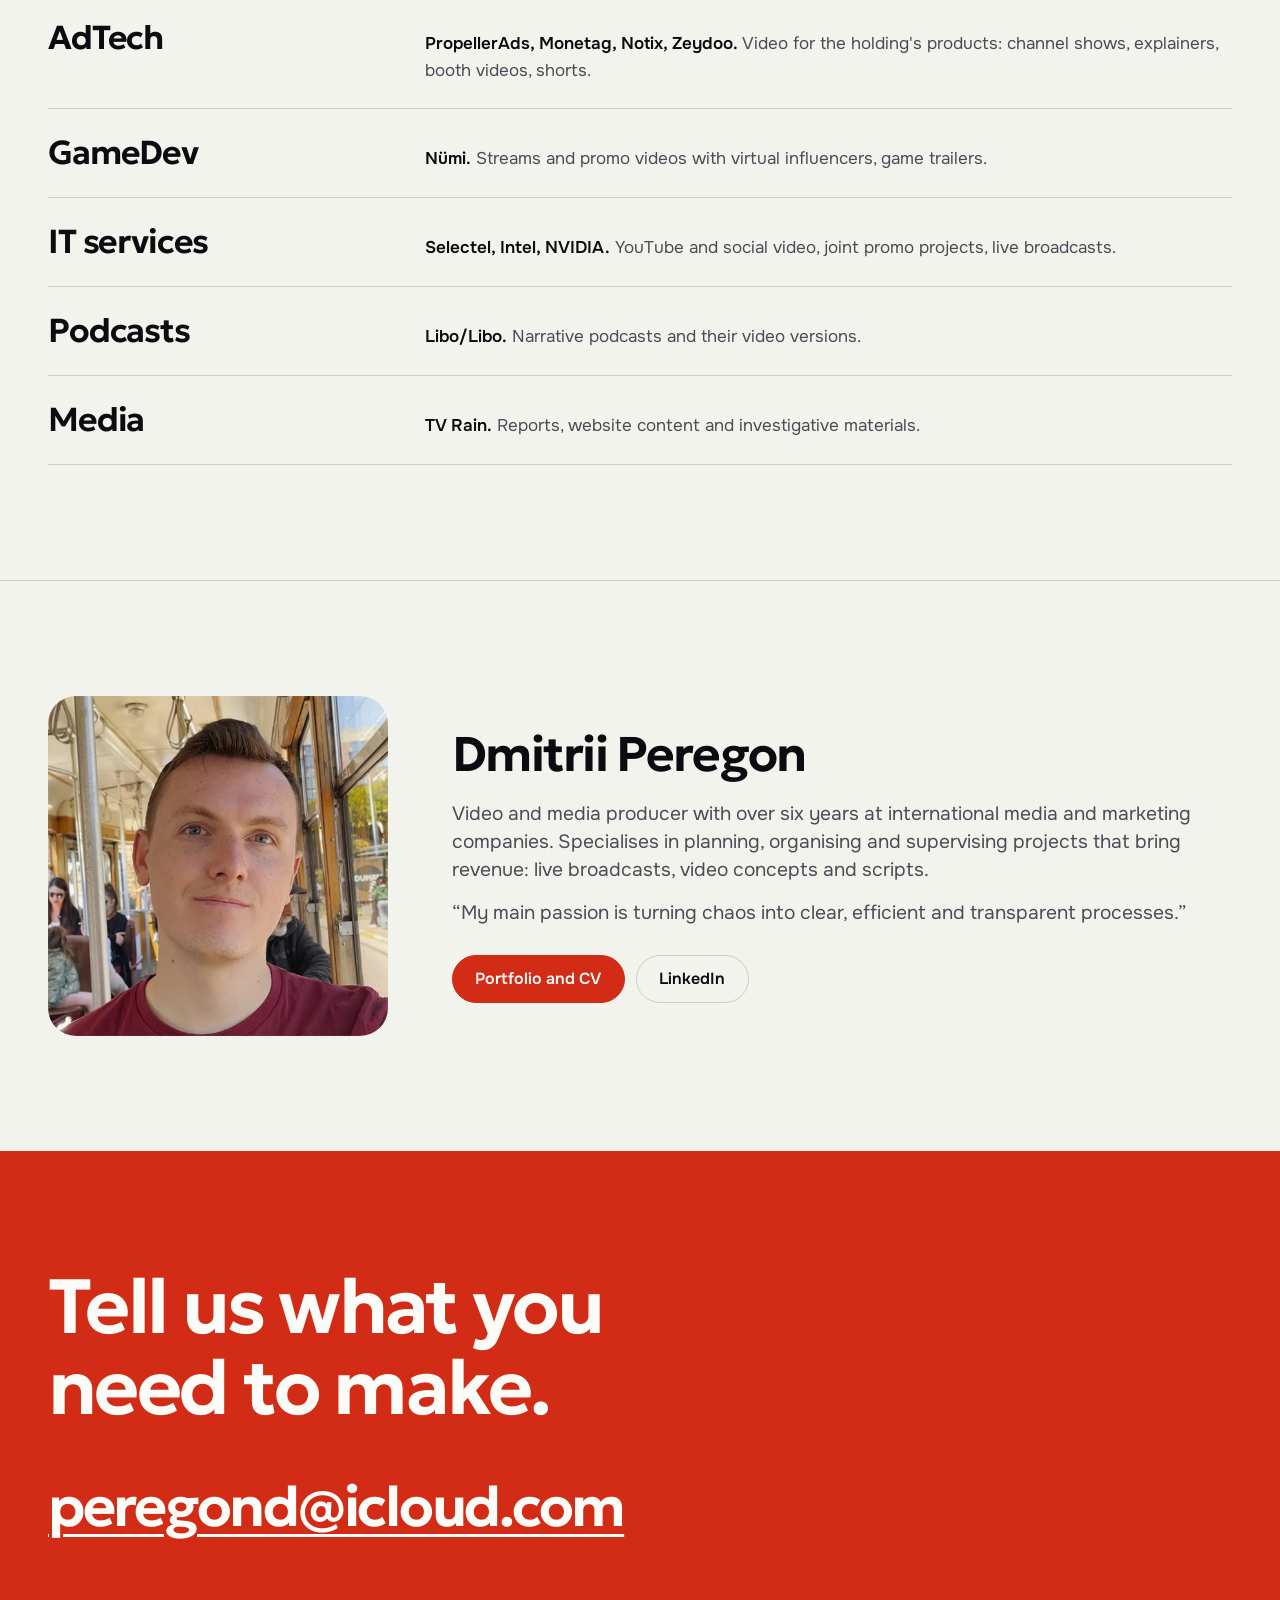
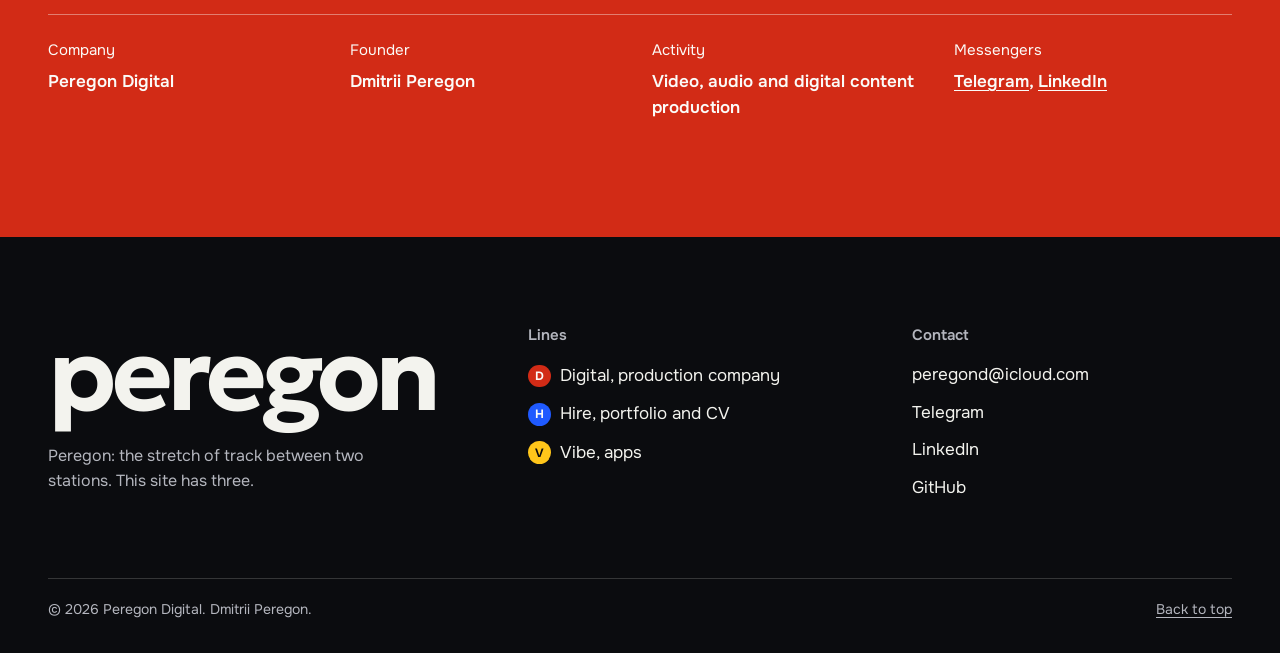
==== commit 88e0bc8d: "Restyle the site against Hallmark's anti-slop rules Remove eyebrows, uppercase tracked labels, mono-" ====
--- a/digital/index.html
+++ b/digital/index.html
@@ -33,8 +33,8 @@
       <a class="stop" href="/vibe"><i class="bullet bullet-v">V</i><span>Vibe</span></a>
     </nav>
     <div class="lang" role="group" aria-label="Language">
-      <button type="button" data-lang="en" aria-pressed="true">EN</button>
-      <button type="button" data-lang="ru" aria-pressed="false">RU</button>
+      <button type="button" data-lang="en" aria-pressed="true">en</button>
+      <button type="button" data-lang="ru" aria-pressed="false">ru</button>
     </div>
   </div>
 </header>
@@ -42,28 +42,23 @@
   <section class="d-hero" data-stop="Peregon Digital">
     <div class="wrap">
       <div>
-        <p class="eyebrow"><i class="bullet bullet-d">D</i><span data-i18n="d.eyebrow">Peregon Digital · content production</span></p>
-        <h1 data-i18n="d.h1">Video, streams and podcasts, <em>from brief to release</em>.</h1>
-        <p class="lead" data-i18n="d.lead">Peregon Digital is a production company founded by producer Dmitrii Peregon. We plan, produce and publish content for technology, gaming and media businesses.</p>
+        <h1 data-i18n="d.h1">Video, streams and podcasts, from brief to release.</h1>
+        <p class="lead" data-i18n="d.lead">Peregon Digital produces video, live streams and podcasts for technology, gaming and media companies.</p>
         <div class="btn-row">
-          <a class="btn btn-line" href="mailto:peregond@icloud.com"><span data-i18n="d.cta1">Start a project</span> <span class="arr" aria-hidden="true">→</span></a>
+          <a class="btn" href="mailto:peregond@icloud.com"><span data-i18n="d.cta1">Start a project</span></a>
           <a class="btn btn-ghost" href="#work" data-i18n="d.cta2">See selected work</a>
         </div>
       </div>
       <div class="reel">
         <a class="yt" href="https://www.youtube.com/watch?v=gbfrgUn2MOQ" data-yt="gbfrgUn2MOQ" aria-label="Monetag booth video for AWA 2024" rel="noopener">
           <img src="/assets/img/work/gbfrgUn2MOQ.webp" width="960" height="540" alt="">
-          <span class="tc">Monetag · AWA 2024</span>
         </a>
         <a class="yt" href="https://www.youtube.com/watch?v=atLv50dhObE" data-yt="atLv50dhObE" aria-label="Numiverse launch teaser" rel="noopener">
           <img src="/assets/img/work/atLv50dhObE.webp" width="960" height="540" alt="">
-          <span class="tc">Nümi · trailer</span>
         </a>
         <a class="yt" href="https://www.youtube.com/watch?v=O16nj-dIBHU" data-yt="O16nj-dIBHU" aria-label="NVIDIA DGX A100 at Selectel" rel="noopener">
           <img src="/assets/img/work/O16nj-dIBHU.webp" width="960" height="540" alt="">
-          <span class="tc">Selectel × NVIDIA</span>
         </a>
-        <p class="reel-cap mono"><span class="rec" data-i18n="d.rec">Showreel</span><span data-i18n="d.reelcap">Press play, the videos open here</span></p>
       </div>
     </div>
   </section>
@@ -76,23 +71,26 @@
         <div class="stat reveal"><b>460+</b><span data-i18n="d.n3">hours of live content across 260+ streams with virtual hosts</span></div>
         <div class="stat reveal"><b>5M+</b><span data-i18n="d.n4">views on promo projects made with Intel and NVIDIA</span></div>
       </div>
-      <p class="stats-note mono" data-i18n="d.nnote">Track record of our founder, Dmitrii Peregon</p>
+      <p class="stats-note label" data-i18n="d.nnote">Track record of our founder, Dmitrii Peregon</p>
     </div>
   </section>
 
   <section class="section band" id="services" data-stop="Services" data-stop-key="d.s.services">
     <div class="wrap">
       <div class="section-head">
-        <p class="eyebrow" data-i18n="d.s.services">Services</p>
         <h2 data-i18n="d.sv.h">What we produce</h2>
       </div>
       <div class="services">
-        <article class="service"><span class="mono">01</span><h3 data-i18n="d.sv1">Video production</h3><p data-i18n="d.sv1p">Promo videos, explainers, trailers and product announcements. Concept, script, shoot and edit under one producer.</p></article>
-        <article class="service"><span class="mono">02</span><h3 data-i18n="d.sv2">Live streams</h3><p data-i18n="d.sv2p">Live broadcasts and regular streaming schedules on YouTube, Twitch and TikTok, including shows with virtual hosts.</p></article>
-        <article class="service"><span class="mono">03</span><h3 data-i18n="d.sv3">Podcasts</h3><p data-i18n="d.sv3p">Audio shows and their video versions. Research, guests, recording, editing and launch.</p></article>
-        <article class="service"><span class="mono">04</span><h3 data-i18n="d.sv4">Motion design</h3><p data-i18n="d.sv4p">Animated videos for exhibition booths, events and social media, built to loop and to hold attention without sound.</p></article>
-        <article class="service"><span class="mono">05</span><h3 data-i18n="d.sv5">Short-form content</h3><p data-i18n="d.sv5p">Shorts, Reels and TikTok videos, cut from long episodes or filmed on purpose, released on a steady schedule.</p></article>
-        <article class="service"><span class="mono">06</span><h3 data-i18n="d.sv6">Channel strategy</h3><p data-i18n="d.sv6p">Formats, hosts and a content plan that turn a corporate YouTube channel into one people choose to watch.</p></article>
+        <div>
+        <article class="service"><h3 data-i18n="d.sv1">Video production</h3><p data-i18n="d.sv1p">Promo, explainers, trailers and announcements, from script to final cut.</p></article>
+        <article class="service"><h3 data-i18n="d.sv2">Live streams</h3><p data-i18n="d.sv2p">Broadcasts and regular stream schedules, including shows with virtual hosts.</p></article>
+        <article class="service"><h3 data-i18n="d.sv3">Podcasts</h3><p data-i18n="d.sv3p">Audio shows and their video versions, from research to launch.</p></article>
+        </div>
+        <div>
+        <article class="service"><h3 data-i18n="d.sv4">Motion design</h3><p data-i18n="d.sv4p">Looping booth videos and animated clips that work without sound.</p></article>
+        <article class="service"><h3 data-i18n="d.sv5">Short-form content</h3><p data-i18n="d.sv5p">Shorts, Reels and TikTok on a steady schedule.</p></article>
+        <article class="service"><h3 data-i18n="d.sv6">Channel strategy</h3><p data-i18n="d.sv6p">Formats, hosts and a content plan for a corporate YouTube channel.</p></article>
+        </div>
       </div>
     </div>
   </section>
@@ -100,16 +98,15 @@
   <section class="section band" id="process" data-stop="Process" data-stop-key="d.s.process">
     <div class="wrap">
       <div class="section-head">
-        <p class="eyebrow" data-i18n="d.s.process">Process</p>
         <h2 data-i18n="d.pr.h">One line, five stations</h2>
         <p class="lead" data-i18n="d.pr.lead">Every project runs the same route. You always know which station it is at and what comes next.</p>
       </div>
       <ol class="process">
-        <li class="station"><span class="mono">01</span><h3 data-i18n="d.pr1">Brief</h3><p data-i18n="d.pr1p">Goal, audience, budget and deadline agreed on one page.</p></li>
-        <li class="station"><span class="mono">02</span><h3 data-i18n="d.pr2">Concept and script</h3><p data-i18n="d.pr2p">Idea, storyboard and approvals before anything is filmed.</p></li>
-        <li class="station"><span class="mono">03</span><h3 data-i18n="d.pr3">Production</h3><p data-i18n="d.pr3p">Shooting, recording or animation with a team picked for the task.</p></li>
-        <li class="station"><span class="mono">04</span><h3 data-i18n="d.pr4">Post-production</h3><p data-i18n="d.pr4p">Editing, sound, colour, graphics and subtitles.</p></li>
-        <li class="station"><span class="mono">05</span><h3 data-i18n="d.pr5">Release</h3><p data-i18n="d.pr5p">Publishing, distribution and a report on the results.</p></li>
+        <li class="station"><h3 data-i18n="d.pr1">Brief</h3><p data-i18n="d.pr1p">Goal, audience, budget and deadline agreed on one page.</p></li>
+        <li class="station"><h3 data-i18n="d.pr2">Concept and script</h3><p data-i18n="d.pr2p">Idea, storyboard and approvals before anything is filmed.</p></li>
+        <li class="station"><h3 data-i18n="d.pr3">Production</h3><p data-i18n="d.pr3p">Shooting, recording or animation with a team picked for the task.</p></li>
+        <li class="station"><h3 data-i18n="d.pr4">Post-production</h3><p data-i18n="d.pr4p">Editing, sound, colour, graphics and subtitles.</p></li>
+        <li class="station"><h3 data-i18n="d.pr5">Release</h3><p data-i18n="d.pr5p">Publishing, distribution and a report on the results.</p></li>
       </ol>
       <div class="process-note reveal">
         <b data-i18n="d.pr.nb">15 days</b>
@@ -121,38 +118,37 @@
   <section class="section band" id="work" data-stop="Work" data-stop-key="d.s.work">
     <div class="wrap">
       <div class="section-head">
-        <p class="eyebrow" data-i18n="d.s.work">Work</p>
         <h2 data-i18n="d.w.h">Selected projects</h2>
       </div>
       <div class="work-grid">
         <figure class="work reveal">
           <a class="yt" href="https://www.youtube.com/watch?v=gbfrgUn2MOQ" data-yt="gbfrgUn2MOQ" aria-label="Monetag booth video for AWA 2024" rel="noopener"><img src="/assets/img/work/gbfrgUn2MOQ.webp" width="960" height="540" alt="" loading="lazy"></a>
-          <figcaption><span class="mono" data-i18n="d.w1k">Motion · AdTech</span><b data-i18n="d.w1">Booth video for Monetag at AWA 2024</b><span data-i18n="d.w1p">A loop that kept visitors at the stand and earned free mentions on social media.</span></figcaption>
+          <figcaption><span class="label" data-i18n="d.w1k">Motion for AdTech</span><b data-i18n="d.w1">Booth video for Monetag at AWA 2024</b><span data-i18n="d.w1p">A loop that kept visitors at the stand and earned free mentions on social media.</span></figcaption>
         </figure>
         <figure class="work reveal">
           <a class="yt" href="https://www.youtube.com/watch?v=emPqwdxOwn4" data-yt="emPqwdxOwn4" aria-label="PropellerAds: Psychology Behind Creatives" rel="noopener"><img src="/assets/img/work/emPqwdxOwn4.webp" width="960" height="540" alt="" loading="lazy"></a>
-          <figcaption><span class="mono" data-i18n="d.w2k">YouTube channel · AdTech</span><b data-i18n="d.w2">PropellerAds channel relaunch</b><span data-i18n="d.w2p">From corporate updates to entertaining, educational episodes hosted by the company's own team.</span></figcaption>
+          <figcaption><span class="label" data-i18n="d.w2k">YouTube channel for AdTech</span><b data-i18n="d.w2">PropellerAds channel relaunch</b><span data-i18n="d.w2p">From corporate updates to entertaining, educational episodes hosted by the company's own team.</span></figcaption>
         </figure>
         <figure class="work reveal">
           <a class="yt" href="https://www.youtube.com/watch?v=atLv50dhObE" data-yt="atLv50dhObE" aria-label="Numiverse launch teaser" rel="noopener"><img src="/assets/img/work/atLv50dhObE.webp" width="960" height="540" alt="" loading="lazy"></a>
-          <figcaption><span class="mono" data-i18n="d.w3k">Trailer · GameDev</span><b data-i18n="d.w3">Trailer for the Nümi metaverse game</b><span data-i18n="d.w3p">Over 1 million views on YouTube and 500,000 across social media.</span></figcaption>
+          <figcaption><span class="label" data-i18n="d.w3k">Trailer for GameDev</span><b data-i18n="d.w3">Trailer for the Nümi metaverse game</b><span data-i18n="d.w3p">Over 1 million views on YouTube and 500,000 across social media.</span></figcaption>
         </figure>
         <figure class="work reveal">
           <a class="yt" href="https://www.youtube.com/watch?v=-QUXfbcRMto" data-yt="-QUXfbcRMto" aria-label="Selectel and Intel: servers with Intel Xeon processors" rel="noopener"><img src="/assets/img/work/-QUXfbcRMto.webp" width="960" height="540" alt="" loading="lazy"></a>
-          <figcaption><span class="mono" data-i18n="d.w4k">Promo · IT services</span><b data-i18n="d.w4">Intel Xeon servers at Selectel data centres</b><span data-i18n="d.w4p">A product introduction made together with Intel.</span></figcaption>
+          <figcaption><span class="label" data-i18n="d.w4k">Promo for IT services</span><b data-i18n="d.w4">Intel Xeon servers at Selectel data centres</b><span data-i18n="d.w4p">A product introduction made together with Intel.</span></figcaption>
         </figure>
         <figure class="work reveal">
           <a class="yt" href="https://www.youtube.com/watch?v=a71VV6Kzhkg" data-yt="a71VV6Kzhkg" aria-label="Why Supercomputers Are Needed" rel="noopener"><img src="/assets/img/work/a71VV6Kzhkg.webp" width="960" height="540" alt="" loading="lazy"></a>
-          <figcaption><span class="mono" data-i18n="d.w5k">Explainer · IT services</span><b data-i18n="d.w5">“Why Supercomputers Are Needed”</b><span data-i18n="d.w5p">An explainer about NVIDIA DGX A100 for a non-technical audience.</span></figcaption>
+          <figcaption><span class="label" data-i18n="d.w5k">Explainer for IT services</span><b data-i18n="d.w5">“Why Supercomputers Are Needed”</b><span data-i18n="d.w5p">An explainer about NVIDIA DGX A100 for a non-technical audience.</span></figcaption>
         </figure>
         <figure class="work reveal">
           <a class="yt" href="https://www.youtube.com/watch?v=o5N4jWkozaY" data-yt="o5N4jWkozaY" aria-label="The Money Has Arrived, video podcast" rel="noopener"><img src="/assets/img/work/o5N4jWkozaY.webp" width="960" height="540" alt="" loading="lazy"></a>
-          <figcaption><span class="mono" data-i18n="d.w6k">Video podcast · Media</span><b data-i18n="d.w6">“The Money Has Arrived”</b><span data-i18n="d.w6p">Launch of the video version of a Libo/Libo podcast.</span></figcaption>
+          <figcaption><span class="label" data-i18n="d.w6k">Video podcast for Media</span><b data-i18n="d.w6">“The Money Has Arrived”</b><span data-i18n="d.w6p">Launch of the video version of a Libo/Libo podcast.</span></figcaption>
         </figure>
       </div>
       <div class="work-note">
         <p data-i18n="d.w.note">Produced by Dmitrii Peregon as an in-house producer at the companies named.</p>
-        <a class="btn btn-ghost" href="/hire"><span data-i18n="d.w.all">All cases with tasks and results</span> <span class="arr" aria-hidden="true">→</span></a>
+        <a class="btn btn-ghost" href="/hire"><span data-i18n="d.w.all">All cases with tasks and results</span></a>
       </div>
     </div>
   </section>
@@ -160,15 +156,14 @@
   <section class="section band" id="industries" data-stop="Industries" data-stop-key="d.s.ind">
     <div class="wrap">
       <div class="section-head">
-        <p class="eyebrow" data-i18n="d.s.ind">Industries</p>
         <h2 data-i18n="d.i.h">Where the experience comes from</h2>
       </div>
       <div class="sectors">
-        <div class="sector"><span class="mono">01</span><h3>AdTech</h3><p><b>PropellerAds, Monetag, Notix, Zeydoo.</b> <span data-i18n="d.i1">Video for the holding's products: channel shows, explainers, booth videos, shorts.</span></p></div>
-        <div class="sector"><span class="mono">02</span><h3>GameDev</h3><p><b>Nümi.</b> <span data-i18n="d.i2">Streams and promo videos with virtual influencers, game trailers.</span></p></div>
-        <div class="sector"><span class="mono">03</span><h3 data-i18n="d.i3h">IT services</h3><p><b>Selectel, Intel, NVIDIA.</b> <span data-i18n="d.i3">YouTube and social video, joint promo projects, live broadcasts.</span></p></div>
-        <div class="sector"><span class="mono">04</span><h3 data-i18n="d.i4h">Podcasts</h3><p><b>Libo/Libo.</b> <span data-i18n="d.i4">Narrative podcasts and their video versions.</span></p></div>
-        <div class="sector"><span class="mono">05</span><h3 data-i18n="d.i5h">Media</h3><p><b>TV Rain.</b> <span data-i18n="d.i5">Reports, website content and investigative materials.</span></p></div>
+        <div class="sector"><h3>AdTech</h3><p><b>PropellerAds, Monetag, Notix, Zeydoo.</b> <span data-i18n="d.i1">Video for the holding's products: channel shows, explainers, booth videos, shorts.</span></p></div>
+        <div class="sector"><h3>GameDev</h3><p><b>Nümi.</b> <span data-i18n="d.i2">Streams and promo videos with virtual influencers, game trailers.</span></p></div>
+        <div class="sector"><h3 data-i18n="d.i3h">IT services</h3><p><b>Selectel, Intel, NVIDIA.</b> <span data-i18n="d.i3">YouTube and social video, joint promo projects, live broadcasts.</span></p></div>
+        <div class="sector"><h3 data-i18n="d.i4h">Podcasts</h3><p><b>Libo/Libo.</b> <span data-i18n="d.i4">Narrative podcasts and their video versions.</span></p></div>
+        <div class="sector"><h3 data-i18n="d.i5h">Media</h3><p><b>TV Rain.</b> <span data-i18n="d.i5">Reports, website content and investigative materials.</span></p></div>
       </div>
     </div>
   </section>
@@ -177,13 +172,12 @@
     <div class="wrap founder">
       <img src="/assets/img/dmitrii.webp" width="526" height="526" alt="Dmitrii Peregon" loading="lazy" data-i18n-attr="alt:d.f.alt">
       <div>
-        <p class="eyebrow" data-i18n="d.s.founder">Founder</p>
         <h2 data-i18n="d.f.h">Dmitrii Peregon</h2>
         <p class="lead" data-i18n="d.f.p1">Video and media producer with over six years at international media and marketing companies. Specialises in planning, organising and supervising projects that bring revenue: live broadcasts, video concepts and scripts.</p>
         <p class="lead" data-i18n="d.f.p2">“My main passion is turning chaos into clear, efficient and transparent processes.”</p>
         <div class="btn-row">
-          <a class="btn" href="/hire"><span data-i18n="d.f.b1">Portfolio and CV</span> <span class="arr" aria-hidden="true">→</span></a>
-          <a class="btn btn-ghost" href="https://www.linkedin.com/in/peregond/" rel="noopener">LinkedIn <span class="arr" aria-hidden="true">↗</span></a>
+          <a class="btn" href="/hire"><span data-i18n="d.f.b1">Portfolio and CV</span></a>
+          <a class="btn btn-ghost" href="https://www.linkedin.com/in/peregond/" rel="noopener">LinkedIn</a>
         </div>
       </div>
     </div>
@@ -197,7 +191,7 @@
         <div><dt data-i18n="d.c.k1">Company</dt><dd>Peregon Digital</dd></div>
         <div><dt data-i18n="d.c.k2">Founder</dt><dd data-i18n="d.c.v2">Dmitrii Peregon</dd></div>
         <div><dt data-i18n="d.c.k3">Activity</dt><dd data-i18n="d.c.v3">Video, audio and digital content production</dd></div>
-        <div><dt data-i18n="d.c.k4">Messengers</dt><dd><a href="https://t.me/peregond" rel="noopener">Telegram</a> · <a href="https://www.linkedin.com/in/peregond/" rel="noopener">LinkedIn</a></dd></div>
+        <div><dt data-i18n="d.c.k4">Messengers</dt><dd><a href="https://t.me/peregond" rel="noopener">Telegram</a>, <a href="https://www.linkedin.com/in/peregond/" rel="noopener">LinkedIn</a></dd></div>
       </dl>
     </div>
   </section>
@@ -228,19 +222,17 @@
       </div>
     </div>
     <div class="footer-bottom">
-      <span class="mono" data-i18n="f.rights">© 2026 Peregon Digital. Dmitrii Peregon.</span>
-      <a class="mono" href="#top" data-i18n="f.top">Back to top ↑</a>
+      <span data-i18n="f.rights">© 2026 Peregon Digital. Dmitrii Peregon.</span>
+      <a href="#top" data-i18n="f.top">Back to top</a>
     </div>
   </div>
 </footer>
 <script>
 window.I18N_RU = {
   'title': 'Peregon Digital — продакшен контента',
-  'd.eyebrow': 'Peregon Digital · продакшен контента',
-  'd.h1': 'Видео, стримы и подкасты: <em>от брифа до релиза</em>.',
-  'd.lead': 'Peregon Digital — продакшен-компания продюсера Дмитрия Перегона. Планируем, производим и выпускаем контент для технологических, игровых и медийных компаний.',
+  'd.h1': 'Видео, стримы и подкасты: от брифа до релиза.',
+  'd.lead': 'Peregon Digital производит видео, прямые эфиры и подкасты для технологических, игровых и медийных компаний.',
   'd.cta1': 'Обсудить проект', 'd.cta2': 'Посмотреть работы',
-  'd.rec': 'Шоурил', 'd.reelcap': 'Нажмите play, видео откроется здесь',
   'd.s.numbers': 'Цифры',
   'd.n1': 'лет в продакшене в международных медиа и маркетинговых компаниях',
   'd.n2': 'видео и шортсов за один год для AdTech-холдинга',
@@ -248,12 +240,12 @@
   'd.n4': 'просмотров у промопроектов с Intel и NVIDIA',
   'd.nnote': 'Опыт основателя компании, Дмитрия Перегона',
   'd.s.services': 'Услуги', 'd.sv.h': 'Что мы делаем',
-  'd.sv1': 'Видеопродакшен', 'd.sv1p': 'Промо, эксплейнеры, трейлеры и продуктовые анонсы. Идея, сценарий, съёмка и монтаж под управлением одного продюсера.',
-  'd.sv2': 'Прямые эфиры', 'd.sv2p': 'Трансляции и регулярная сетка стримов на YouTube, Twitch и TikTok, в том числе шоу с виртуальными ведущими.',
-  'd.sv3': 'Подкасты', 'd.sv3p': 'Аудиошоу и их видеоверсии. Ресёрч, гости, запись, монтаж и запуск.',
-  'd.sv4': 'Моушн-дизайн', 'd.sv4p': 'Анимационные ролики для выставочных стендов, мероприятий и соцсетей: зацикленные и понятные без звука.',
-  'd.sv5': 'Короткие форматы', 'd.sv5p': 'Shorts, Reels и TikTok: нарезки из длинных выпусков или отдельные съёмки, с регулярным выходом.',
-  'd.sv6': 'Стратегия канала', 'd.sv6p': 'Форматы, ведущие и контент-план, которые превращают корпоративный YouTube-канал в канал, который смотрят.',
+  'd.sv1': 'Видеопродакшен', 'd.sv1p': 'Промо, эксплейнеры, трейлеры и анонсы: от сценария до финального монтажа.',
+  'd.sv2': 'Прямые эфиры', 'd.sv2p': 'Трансляции и регулярные сетки стримов, в том числе шоу с виртуальными ведущими.',
+  'd.sv3': 'Подкасты', 'd.sv3p': 'Аудиошоу и их видеоверсии: от ресёрча до запуска.',
+  'd.sv4': 'Моушн-дизайн', 'd.sv4p': 'Зацикленные ролики для стендов и анимация, понятная без звука.',
+  'd.sv5': 'Короткие форматы', 'd.sv5p': 'Shorts, Reels и TikTok с регулярным выходом.',
+  'd.sv6': 'Стратегия канала', 'd.sv6p': 'Форматы, ведущие и контент-план для корпоративного YouTube-канала.',
   'd.s.process': 'Процесс', 'd.pr.h': 'Одна линия, пять станций',
   'd.pr.lead': 'Каждый проект идёт по одному маршруту. Всегда понятно, на какой он станции и что дальше.',
   'd.pr1': 'Бриф', 'd.pr1p': 'Цель, аудитория, бюджет и срок на одной странице.',
@@ -264,12 +256,12 @@
   'd.pr.nb': '15 дней',
   'd.pr.np': 'Зацикленный ролик для стенда Monetag на AWA 2024 прошёл путь от брифа до финального файла за 15 дней: 10 на концепцию, раскадровку и согласования, 5 на анимацию.',
   'd.s.work': 'Работы', 'd.w.h': 'Избранные проекты',
-  'd.w1k': 'Моушн · AdTech', 'd.w1': 'Ролик для стенда Monetag на AWA 2024', 'd.w1p': 'Зацикленное видео удерживало посетителей у стенда и принесло бесплатные упоминания в соцсетях.',
-  'd.w2k': 'YouTube-канал · AdTech', 'd.w2': 'Перезапуск канала PropellerAds', 'd.w2p': 'От корпоративных новостей к развлекательно-образовательным выпускам с сотрудниками компании в кадре.',
-  'd.w3k': 'Трейлер · GameDev', 'd.w3': 'Трейлер метавселенной Nümi', 'd.w3p': 'Более 1 млн просмотров на YouTube и 500 000 в соцсетях.',
-  'd.w4k': 'Промо · IT', 'd.w4': 'Серверы на Intel Xeon в дата-центрах Selectel', 'd.w4p': 'Презентация продукта, сделанная вместе с Intel.',
-  'd.w5k': 'Эксплейнер · IT', 'd.w5': '«Зачем нужны суперкомпьютеры»', 'd.w5p': 'Объясняющее видео про NVIDIA DGX A100 для нетехнической аудитории.',
-  'd.w6k': 'Видеоподкаст · Медиа', 'd.w6': '«Деньги пришли»', 'd.w6p': 'Запуск видеоверсии подкаста студии «Либо/Либо».',
+  'd.w1k': 'Моушн для AdTech', 'd.w1': 'Ролик для стенда Monetag на AWA 2024', 'd.w1p': 'Зацикленное видео удерживало посетителей у стенда и принесло бесплатные упоминания в соцсетях.',
+  'd.w2k': 'YouTube-канал для AdTech', 'd.w2': 'Перезапуск канала PropellerAds', 'd.w2p': 'От корпоративных новостей к развлекательно-образовательным выпускам с сотрудниками компании в кадре.',
+  'd.w3k': 'Трейлер для GameDev', 'd.w3': 'Трейлер метавселенной Nümi', 'd.w3p': 'Более 1 млн просмотров на YouTube и 500 000 в соцсетях.',
+  'd.w4k': 'Промо для IT-сервисов', 'd.w4': 'Серверы на Intel Xeon в дата-центрах Selectel', 'd.w4p': 'Презентация продукта, сделанная вместе с Intel.',
+  'd.w5k': 'Эксплейнер для IT-сервисов', 'd.w5': '«Зачем нужны суперкомпьютеры»', 'd.w5p': 'Объясняющее видео про NVIDIA DGX A100 для нетехнической аудитории.',
+  'd.w6k': 'Видеоподкаст для медиа', 'd.w6': '«Деньги пришли»', 'd.w6p': 'Запуск видеоверсии подкаста студии «Либо/Либо».',
   'd.w.note': 'Проекты, которые Дмитрий Перегон продюсировал, работая в штате названных компаний.',
   'd.w.all': 'Все кейсы с задачами и результатами',
   'd.s.ind': 'Индустрии', 'd.i.h': 'Откуда этот опыт',
--- a/assets/css/site.css
+++ b/assets/css/site.css
@@ -1,11 +1,14 @@
 /* ==========================================================================
    peregon.cc
-   Layout idea: a transit map. "Peregon" is the stretch of track between two
-   stations, so the site is three lines leaving one interchange:
-   D Digital (red), H Hire (blue), V Vibe (yellow). Mono type works as signage.
-   ========================================================================== */
-
-/* ---------- Fonts (self-hosted, OFL) ---------- */
+   Idea: a transit map. "Peregon" is the stretch of track between two stations,
+   so the site is three lines leaving one interchange: Digital (red),
+   Hire (blue), Vibe (yellow). Colour names the line and nothing else.
+   Rules followed: tokens only past :root, one filled button recipe, labels in
+   the body face (sentence case, untracked), mono only for addresses, versions
+   and file names, no eyebrows, no arrows or dots in text, no emoji icons.
+   ========================================================================== */
+
+/* ---------- Fonts (self-hosted, SIL OFL) ---------- */
 @font-face{font-family:"Geologica";font-style:normal;font-weight:100 900;font-display:swap;
   src:url("/assets/fonts/geologica-latin-wght-normal.woff2") format("woff2-variations");
   unicode-range:U+0000-00FF,U+0131,U+0152-0153,U+02BB-02BC,U+02C6,U+02DA,U+02DC,U+0304,U+0308,U+0329,U+2000-206F,U+20AC,U+2122,U+2191,U+2193,U+2212,U+2215,U+FEFF,U+FFFD}
@@ -30,28 +33,35 @@
 
 /* ---------- Tokens ---------- */
 :root{
-  --paper:#F4F4F0;
+  --paper:#F3F3EE;
+  --white:#FBFBF8;
   --ink:#0B0C0F;
   --ink-2:#4A4D56;
-  --white:#FFFFFF;
-  --red:#F0402A;      /* line D, Digital */
-  --blue:#1F5AFF;     /* line H, Hire */
-  --yellow:#FFC61A;   /* line V, Vibe */
+  --red:#D22B16;       /* Digital */
+  --blue:#1F5AFF;      /* Hire */
+  --yellow:#FFC61A;    /* Vibe */
+  --mint:#E8FAF3;      /* Hire bands, from the original page */
+  --lav:#ECECFD;
+  --sky:#E2F1FC;
+  --peach:#FDE5E1;
+  --rose:#FBE7F0;
+  --ink-on-dark-2:#B4B6BE;
 
   --bg:var(--paper);
   --fg:var(--ink);
   --fg-2:var(--ink-2);
-  --card:var(--white);
-  --rule:color-mix(in srgb, var(--fg) 14%, transparent);
-  --line:var(--ink);        /* accent of the current page */
-  --on-line:var(--white);   /* text colour on top of the accent */
-  --v-bg:var(--yellow);     /* V bullet colours, swapped on the yellow page */
-  --v-fg:var(--ink);
+  --rule:color-mix(in srgb, var(--fg) 16%, transparent);
+  --line:var(--ink);          /* the current page's line colour */
+  --on-line:var(--white);
+  --shadow:color-mix(in srgb, var(--ink) 18%, transparent);
+  --focus:var(--blue);
 
   --font-display:"Geologica","Onest",system-ui,-apple-system,"Segoe UI",Roboto,sans-serif;
   --font-body:"Onest",system-ui,-apple-system,"Segoe UI",Roboto,"Helvetica Neue",Arial,sans-serif;
   --font-mono:"Martian Mono",ui-monospace,"SF Mono",Menlo,Consolas,monospace;
 
+  --space-1:.25rem; --space-2:.5rem; --space-3:.75rem; --space-4:1rem; --space-5:1.5rem;
+  --space-6:2rem; --space-7:3rem; --space-8:4.5rem; --space-9:7.5rem;
   --wrap:1240px;
   --gutter:clamp(20px,4vw,48px);
   --r-s:10px; --r-m:18px; --r-l:28px;
@@ -60,87 +70,82 @@
 }
 .page-digital{--line:var(--red)}
 .page-hire{--line:var(--blue);--bg:var(--white)}
-.page-vibe{--line:var(--ink);--on-line:var(--yellow);--bg:var(--yellow);--v-bg:var(--ink);--v-fg:var(--yellow);
-  --rule:color-mix(in srgb, var(--ink) 22%, transparent);--fg-2:#3a3320}
+.page-vibe{--line:var(--ink);--on-line:var(--yellow);--bg:var(--yellow);--fg-2:#3A3320;--focus:var(--ink);
+  --rule:color-mix(in srgb, var(--ink) 24%, transparent)}
 
 @view-transition{navigation:auto}
 
 /* ---------- Base ---------- */
 *,*::before,*::after{box-sizing:border-box}
-html{-webkit-text-size-adjust:100%;scroll-behavior:smooth;scroll-padding-top:88px}
+html{-webkit-text-size-adjust:100%;scroll-behavior:smooth;scroll-padding-top:88px;overflow-x:clip}
 body{margin:0;background:var(--bg);color:var(--fg);font:400 1.0625rem/1.55 var(--font-body);
-  -webkit-font-smoothing:antialiased;text-rendering:optimizeLegibility;overflow-x:hidden}
+  -webkit-font-smoothing:antialiased;text-rendering:optimizeLegibility;overflow-x:clip}
 img,svg,video{display:block;max-width:100%;height:auto}
 a{color:inherit;text-decoration-thickness:.08em;text-underline-offset:.18em}
 h1,h2,h3,h4,p,ul,ol,dl,dd,figure{margin:0}
 ul,ol{padding:0;list-style:none}
 button{font:inherit;color:inherit;background:none;border:0;padding:0;cursor:pointer}
-:focus-visible{outline:3px solid var(--blue);outline-offset:3px;border-radius:4px}
-.page-hire :focus-visible{outline-color:var(--ink)}
+:focus-visible{outline:3px solid var(--focus);outline-offset:3px;border-radius:4px}
+.contact :focus-visible,.h-cta :focus-visible,.site-footer :focus-visible{outline-color:var(--white)}
 ::selection{background:var(--ink);color:var(--paper)}
 .sr-only{position:absolute;width:1px;height:1px;overflow:hidden;clip:rect(0 0 0 0);white-space:nowrap}
 
 .wrap{width:min(100% - 2*var(--gutter), var(--wrap));margin-inline:auto}
 
-h1,h2,h3{font-family:var(--font-display);font-weight:600;letter-spacing:-.035em;line-height:1.02;text-wrap:balance}
-h1{font-size:clamp(2.5rem,6.2vw,5.4rem)}
-h2{font-size:clamp(1.9rem,3.8vw,3.25rem)}
-h3{font-size:clamp(1.2rem,1.6vw,1.45rem);letter-spacing:-.02em;line-height:1.15}
+h1,h2,h3{font-family:var(--font-display);font-weight:600;letter-spacing:-.035em;line-height:1.05;text-wrap:balance;overflow-wrap:break-word;min-width:0}
+h1{font-size:clamp(2.5rem,6.2vw,5.4rem);line-height:1.04}
+h2{font-size:clamp(2.1rem,3.8vw,3.25rem)}
+h3{font-size:clamp(1.2rem,1.6vw,1.45rem);letter-spacing:-.02em;line-height:1.2}
 .lead{font-size:clamp(1.125rem,1.5vw,1.375rem);line-height:1.45;color:var(--fg-2);max-width:62ch;text-wrap:pretty}
 p{text-wrap:pretty}
-.mono,.eyebrow{font-family:var(--font-mono);font-size:.72rem;font-weight:500;letter-spacing:.04em;text-transform:uppercase}
-.eyebrow{display:flex;align-items:center;gap:.7em;color:var(--fg-2)}
-.eyebrow .bullet{font-size:.8rem}
-
-/* Line bullet: the round badge a transit map uses for a line */
+.label{font-size:.875rem;line-height:1.4;color:var(--fg-2)}
+.mono{font-family:var(--font-mono);font-size:.8125rem;letter-spacing:0}
+
+/* Line badge, the round symbol a transit map uses for a line */
 .bullet{display:inline-grid;place-items:center;flex:none;width:1.9em;height:1.9em;border-radius:50%;
-  font:700 .72rem/1 var(--font-mono);font-style:normal;letter-spacing:0;text-transform:uppercase;
-  background:var(--ink);color:var(--paper)}
-.bullet-d{background:var(--red);color:#fff}
-.bullet-h{background:var(--blue);color:#fff}
-.bullet-v{background:var(--v-bg);color:var(--v-fg)}
-
-/* ---------- Buttons ---------- */
-.btn{display:inline-flex;align-items:center;gap:.6em;padding:.85em 1.35em;border-radius:999px;
-  font:600 1rem/1 var(--font-body);text-decoration:none;white-space:nowrap;
-  background:var(--ink);color:var(--paper);border:1.5px solid var(--ink);
-  transition:transform .25s var(--ease),background-color .2s,color .2s,border-color .2s}
-.btn:hover{transform:translateY(-2px)}
-.btn .arr{transition:transform .25s var(--ease)}
-.btn:hover .arr{transform:translateX(4px)}
-.btn-line{background:var(--line);border-color:var(--line);color:var(--on-line)}
+  font:700 .75rem/1 var(--font-body);font-style:normal;background:var(--ink);color:var(--paper)}
+.bullet-d{background:var(--red);color:var(--white)}
+.bullet-h{background:var(--blue);color:var(--white)}
+.bullet-v{background:var(--yellow);color:var(--ink)}
+
+/* ---------- Buttons: one filled recipe, everything else outlined ---------- */
+.btn{display:inline-flex;align-items:center;justify-content:center;gap:.6em;min-height:48px;padding:.7em 1.4em;border-radius:999px;
+  font:600 1rem/1.25 var(--font-body);text-decoration:none;white-space:nowrap;
+  background:var(--line);color:var(--on-line);border:1.5px solid var(--line);
+  transition:background-color .2s,color .2s,border-color .2s}
+.btn:hover{background:var(--fg);border-color:var(--fg);color:var(--bg)}
+.btn:active{opacity:.85}
 .btn-ghost{background:transparent;color:var(--fg);border-color:var(--rule)}
-.btn-ghost:hover{border-color:var(--fg)}
+.btn-ghost:hover{background:transparent;color:var(--fg);border-color:var(--fg)}
 .btn-row{display:flex;flex-wrap:wrap;gap:.7rem}
-@media (max-width:480px){.btn{white-space:normal;line-height:1.25}}
-
-.chip{display:inline-flex;align-items:center;gap:.5em;padding:.5em .85em;border-radius:999px;
-  border:1px solid var(--rule);font:500 .68rem/1 var(--font-mono);letter-spacing:.02em;white-space:nowrap}
+@media (max-width:480px){.btn{white-space:normal}}
+
+.chip{display:inline-flex;align-items:center;padding:.4em .8em;border-radius:999px;border:1px solid var(--rule);font-size:.8125rem;line-height:1.2}
 .chips{display:flex;flex-wrap:wrap;gap:.4rem}
 
-/* ---------- Header: the route strip ---------- */
+/* ---------- Header ---------- */
 .site-header{position:sticky;top:0;z-index:50;
-  background:color-mix(in srgb, var(--bg) 84%, transparent);
+  background:color-mix(in srgb, var(--bg) 86%, transparent);
   -webkit-backdrop-filter:saturate(1.4) blur(14px);backdrop-filter:saturate(1.4) blur(14px);
   border-bottom:1px solid var(--rule)}
 .site-header .wrap{display:flex;align-items:center;gap:1rem;height:64px}
-.brand{display:inline-flex;align-items:center;gap:.55rem;text-decoration:none;
-  font:650 1.15rem/1 var(--font-display);letter-spacing:-.03em}
+.brand{display:inline-flex;align-items:center;gap:.55rem;text-decoration:none;font:650 1.15rem/1 var(--font-display);letter-spacing:-.03em}
 .brand svg{width:26px;height:26px}
-.brand small{font:500 .68rem/1 var(--font-mono);color:var(--fg-2);letter-spacing:.02em;transform:translateY(.12em)}
-.arc-d{stroke:var(--red)} .arc-h{stroke:var(--blue)} .arc-v{stroke:var(--v-bg)}
+.brand small{font:500 .8125rem/1 var(--font-mono);color:var(--fg-2);transform:translateY(.12em)}
+.arc-d{stroke:var(--red)} .arc-h{stroke:var(--blue)} .arc-v{stroke:var(--yellow)}
+.page-vibe .arc-v{stroke:var(--ink)}
 
 .route{position:relative;display:flex;align-items:center;gap:clamp(.2rem,1.5vw,1.4rem);margin-left:auto}
 .route::before{content:"";position:absolute;left:1.3rem;right:1.3rem;top:50%;height:2px;background:var(--rule);z-index:-1}
 .stop{display:inline-flex;align-items:center;gap:.5rem;padding:.4rem .75rem .4rem .4rem;border-radius:999px;
   background:var(--bg);text-decoration:none;font:500 .95rem/1 var(--font-body);
-  border:1px solid transparent;transition:border-color .2s,background-color .2s}
+  border:1px solid transparent;transition:border-color .2s}
 .stop:hover{border-color:var(--rule)}
 .stop[aria-current="page"]{background:var(--fg);color:var(--bg);font-weight:600}
 .page-vibe .stop[aria-current="page"] .bullet-v{background:var(--yellow);color:var(--ink)}
 
 .lang{display:inline-flex;border:1px solid var(--rule);border-radius:999px;padding:3px;gap:2px}
-.lang button{padding:.42rem .6rem;border-radius:999px;font:600 .66rem/1 var(--font-mono);letter-spacing:.04em;color:var(--fg-2)}
+.lang button{padding:.45rem .7rem;border-radius:999px;font:600 .8125rem/1 var(--font-body);color:var(--fg-2)}
 .lang button[aria-pressed="true"]{background:var(--fg);color:var(--bg)}
 
 @media (max-width:720px){
@@ -160,369 +165,328 @@
 .rail::before{content:"";position:absolute;left:6px;top:0;bottom:0;width:2px;background:var(--rule)}
 .rail-fill{position:absolute;left:6px;top:0;width:2px;height:100%;background:var(--line);transform-origin:top;transform:scaleY(var(--p,0))}
 .rail a{position:absolute;left:0;width:14px;height:14px;margin-top:-7px;border-radius:50%;
-  background:var(--bg);border:2px solid var(--fg);text-decoration:none;transition:background-color .2s,transform .2s var(--ease)}
+  background:var(--bg);border:2px solid var(--fg);text-decoration:none;transition:background-color .2s,border-color .2s}
 .rail a.passed{background:var(--line);border-color:var(--line)}
-.rail a.now{transform:scale(1.35)}
-.rail a span{position:absolute;left:24px;top:50%;transform:translate(-6px,-50%);opacity:0;pointer-events:none;white-space:nowrap;
-  padding:.45em .7em;border-radius:6px;background:var(--ink);color:var(--paper);
-  font:500 .64rem/1 var(--font-mono);letter-spacing:.04em;text-transform:uppercase;transition:opacity .15s,transform .15s}
-.rail a:hover span,.rail a:focus-visible span{opacity:1;transform:translate(0,-50%)}
+.rail a.now{border-color:var(--fg)}
+.rail a span{position:absolute;left:26px;top:50%;transform:translateY(-50%);opacity:0;pointer-events:none;white-space:nowrap;
+  padding:.4em .7em;border-radius:6px;background:var(--ink);color:var(--paper);font:500 .8125rem/1.2 var(--font-body);transition:opacity .15s}
+.rail a:hover span,.rail a:focus-visible span{opacity:1}
 
 /* ---------- Sections ---------- */
-.section{padding-block:clamp(56px,8vw,108px)}
-.d-stats{padding-top:0;padding-bottom:clamp(48px,6vw,80px)}
-.section-head{display:grid;gap:1rem;margin-bottom:clamp(32px,5vw,64px)}
-.section-head .eyebrow{margin-bottom:.25rem}
+.section{padding-block:clamp(72px,9vw,136px)}
+.section-head{display:grid;gap:1rem;margin-bottom:clamp(36px,5vw,72px)}
 .band{border-top:1px solid var(--rule)}
 
-/* Scroll-driven reveal. The resting state is fully visible; browsers without
-   support for view timelines simply show the content. */
+/* Scroll reveal: the resting state is fully visible. Browsers without view
+   timelines, or with reduced motion, simply show the content. */
 @supports (animation-timeline:view()){
   @media (prefers-reduced-motion:no-preference){
     .reveal{animation:rise linear both;animation-timeline:view();animation-range:entry 0% entry 45%}
-    @keyframes rise{from{opacity:.001;transform:translateY(28px)}to{opacity:1;transform:none}}
+    @keyframes rise{from{opacity:.001;transform:translateY(24px)}to{opacity:1;transform:none}}
   }
 }
 
-/* ---------- Video tiles ---------- */
-.yt{position:relative;display:block;aspect-ratio:16/9;border-radius:var(--r-m);overflow:hidden;background:#111;isolation:isolate;text-decoration:none}
-.yt img{width:100%;height:100%;object-fit:cover;transition:transform .6s var(--ease),filter .3s}
-.yt:hover img{transform:scale(1.04);filter:brightness(.8)}
-.yt::after{content:"";position:absolute;left:50%;top:50%;width:68px;height:68px;margin:-34px 0 0 -34px;border-radius:50%;
-  background:var(--white) url("data:image/svg+xml,%3Csvg xmlns='http://www.w3.org/2000/svg' viewBox='0 0 24 24'%3E%3Cpath d='M9 6.5v11l9-5.5z' fill='%230B0C0F'/%3E%3C/svg%3E") center/30px no-repeat;
-  box-shadow:0 8px 30px rgba(0,0,0,.3);transition:transform .3s var(--ease),background-color .2s}
-.yt:hover::after{transform:scale(1.12)}
-.yt .tc{position:absolute;left:12px;bottom:12px;z-index:1;padding:.45em .6em;border-radius:6px;background:rgba(11,12,15,.78);color:#fff;
-  font:500 .62rem/1 var(--font-mono);letter-spacing:.04em;text-transform:uppercase}
-.yt.is-playing::after,.yt.is-playing .tc{display:none}
+/* ---------- Video tiles: a link that becomes a player on click ---------- */
+.yt{position:relative;display:block;aspect-ratio:16/9;border-radius:var(--r-m);overflow:hidden;background:var(--ink);isolation:isolate;text-decoration:none}
+.yt img{width:100%;height:100%;object-fit:cover}
+.yt::after,.yt::before{content:"";position:absolute;left:50%;top:50%;translate:-50% -50%;transition:scale .25s var(--ease)}
+.yt::after{width:68px;height:68px;border-radius:50%;background:var(--paper);box-shadow:0 8px 30px var(--shadow)}
+.yt::before{z-index:1;width:22px;height:24px;margin-left:3px;background:var(--ink);clip-path:polygon(0 0,100% 50%,0 100%)}
+.yt:hover::after,.yt:hover::before{scale:1.12}
+.yt.is-playing::after,.yt.is-playing::before{display:none}
 .yt iframe{position:absolute;inset:0;width:100%;height:100%;border:0}
 
 /* ---------- Footer ---------- */
-.site-footer{background:var(--ink);color:var(--paper);padding-block:clamp(56px,7vw,96px) 32px;
-  --rule:rgba(244,244,240,.16);--fg-2:#a9abb3;--v-bg:var(--yellow);--v-fg:var(--ink)}
-.footer-top{display:grid;grid-template-columns:1.3fr 1fr 1fr;gap:clamp(32px,5vw,80px);align-items:start}
-.footer-word{font:650 clamp(3rem,8vw,6.5rem)/.9 var(--font-display);letter-spacing:-.05em}
-.footer-top h4{font:500 .68rem/1 var(--font-mono);letter-spacing:.06em;text-transform:uppercase;color:var(--fg-2);margin-bottom:1.1rem}
+.site-footer{--bg:var(--ink);--fg:var(--paper);--fg-2:var(--ink-on-dark-2);--rule:color-mix(in srgb, var(--paper) 18%, transparent);
+  background:var(--bg);color:var(--fg);padding-block:clamp(56px,7vw,96px) 32px}
+.footer-top{display:grid;grid-template-columns:minmax(0,1.3fr) minmax(0,1fr) minmax(0,1fr);gap:clamp(32px,5vw,80px);align-items:start}
+.footer-word{font:650 clamp(3rem,8vw,6.5rem)/.95 var(--font-display);letter-spacing:-.05em}
+.footer-top h4{font:600 .9375rem/1.2 var(--font-body);color:var(--fg-2);margin-bottom:1.1rem}
 .footer-top li+li{margin-top:.7rem}
 .footer-top a{text-decoration:none;display:inline-flex;align-items:center;gap:.6rem}
 .footer-top a:hover{text-decoration:underline}
-.footer-note{color:var(--fg-2);max-width:34ch;margin-top:1.25rem;font-size:.95rem}
+.footer-note{color:var(--fg-2);max-width:34ch;margin-top:1.25rem;font-size:1rem}
 .footer-bottom{display:flex;flex-wrap:wrap;justify-content:space-between;gap:.75rem 2rem;margin-top:clamp(48px,6vw,80px);padding-top:20px;
-  border-top:1px solid var(--rule);color:var(--fg-2)}
-.footer-bottom .mono{font-size:.64rem}
-@media (max-width:820px){.footer-top{grid-template-columns:1fr 1fr}.footer-top>:first-child{grid-column:1/-1}}
-@media (max-width:520px){.footer-top{grid-template-columns:1fr}}
+  border-top:1px solid var(--rule);color:var(--fg-2);font-size:.875rem}
+@media (max-width:820px){.footer-top{grid-template-columns:repeat(2,minmax(0,1fr))}.footer-top>:first-child{grid-column:1/-1}}
+@media (max-width:520px){.footer-top{grid-template-columns:minmax(0,1fr)}}
 
 /* ==========================================================================
    HOME
    ========================================================================== */
-.home-hero{padding-block:clamp(40px,7vw,96px) clamp(40px,6vw,80px)}
+.home-hero{padding-block:clamp(48px,8vw,112px) clamp(48px,6vw,88px)}
 .home-hero h1{font-size:clamp(2.6rem,7.6vw,6.9rem);letter-spacing:-.045em;line-height:1.08;max-width:17ch}
 html[lang="ru"] .home-hero h1{font-size:clamp(2.1rem,6.2vw,5.6rem);max-width:21ch}
-.home-hero h1 a{text-decoration:none;--c:var(--ink);
-  background:linear-gradient(var(--c),var(--c)) 0 100%/100% .11em no-repeat;padding-bottom:.02em;
-  -webkit-box-decoration-break:clone;box-decoration-break:clone;transition:background-size .35s var(--ease),color .2s}
-.home-hero h1 a:hover{background-size:100% 100%}
-.home-hero h1 .to-d{--c:var(--red)} .home-hero h1 .to-h{--c:var(--blue)} .home-hero h1 .to-v{--c:var(--yellow)}
-.home-hero h1 .to-d:hover,.home-hero h1 .to-h:hover{color:#fff}
-.home-hero .eyebrow{margin-bottom:1.75rem}
-.home-meta{display:grid;grid-template-columns:minmax(0,1fr) minmax(240px,300px);gap:clamp(28px,6vw,96px);align-items:end;margin-top:clamp(36px,5vw,64px)}
-.home-about{display:grid;grid-template-columns:auto minmax(0,1fr);gap:clamp(16px,2.4vw,28px);align-items:center}
+.home-hero h1 a{text-decoration-thickness:.07em;text-underline-offset:.12em;transition:background-color .2s,color .2s}
+.home-hero h1 .to-d:hover{background:var(--red);color:var(--white)}
+.home-hero h1 .to-h:hover{background:var(--blue);color:var(--white)}
+.home-hero h1 .to-v:hover{background:var(--yellow);color:var(--ink)}
+.home-about{display:grid;grid-template-columns:auto minmax(0,1fr);gap:clamp(16px,2.4vw,28px);align-items:center;margin-top:clamp(36px,5vw,64px);max-width:760px}
 .home-about img{width:clamp(72px,9vw,112px);aspect-ratio:1;border-radius:50%;object-fit:cover}
-.home-about p{font-size:clamp(1.1rem,1.5vw,1.3rem);line-height:1.4;max-width:46ch}
+.home-about p{font-size:clamp(1.1rem,1.5vw,1.3rem);line-height:1.4}
 .home-about .btn-row{margin-top:1.1rem}
-.defn{border-left:2px solid var(--ink);padding-left:1.1rem;font-size:.95rem;color:var(--fg-2)}
-.defn dt{font:600 1.5rem/1.1 var(--font-display);letter-spacing:-.03em;color:var(--fg)}
-.defn .ipa{display:block;margin:.5rem 0 .8rem;font:500 .68rem/1.4 var(--font-mono);letter-spacing:.02em}
-.defn dd+dd{margin-top:.6rem}
-@media (max-width:860px){.home-meta{grid-template-columns:1fr}.defn{max-width:42ch}}
-@media (max-width:520px){.home-about{grid-template-columns:1fr}}
-.home-lines{padding-bottom:clamp(64px,9vw,128px)}
-
+@media (max-width:520px){.home-about{grid-template-columns:minmax(0,1fr)}}
+
+.home-lines{padding-bottom:clamp(72px,9vw,136px)}
+.board-head{display:grid;grid-template-columns:var(--cols);gap:1.5rem;padding:0 0 .9rem}
+.board,.board-head{--cols:72px minmax(0,.9fr) minmax(0,1.4fr) 11.5rem}
 .board{border-bottom:1px solid var(--rule)}
-.board-head{display:grid;grid-template-columns:var(--cols);gap:1.5rem;padding:0 0 .9rem;color:var(--fg-2)}
-.board,.board-head{--cols:72px minmax(0,.9fr) minmax(0,1.4fr) 11.5rem 40px}
 .row{position:relative;display:grid;grid-template-columns:var(--cols);gap:1.5rem;align-items:center;
-  padding:clamp(22px,3vw,40px) 0;text-decoration:none;isolation:isolate;--c:var(--ink);--t:#fff;
-  transition:color .25s,padding .35s var(--ease)}
+  padding:clamp(22px,3vw,40px) 0;text-decoration:none;isolation:isolate;--c:var(--ink);--t:var(--white);transition:color .25s}
 .row::before{content:"";position:absolute;inset:0 calc(-1*var(--gutter));background:var(--c);z-index:-1;
   transform:scaleY(0);transform-origin:top;transition:transform .4s var(--ease)}
 .row::after{content:"";position:absolute;left:0;right:0;top:0;height:6px;background:var(--c);border-radius:0 3px 3px 0;
   transform-origin:left;animation:draw 1s var(--ease) both}
 li:nth-child(2) .row::after{animation-delay:.12s} li:nth-child(3) .row::after{animation-delay:.24s}
 @keyframes draw{from{transform:scaleX(0)}to{transform:none}}
-.row:hover,.row:focus-visible{color:var(--t);padding-inline:clamp(0px,1.2vw,18px)}
+.row:hover,.row:focus-visible{color:var(--t)}
 .row:hover::before,.row:focus-visible::before{transform:none}
 .row-d{--c:var(--red)} .row-h{--c:var(--blue)} .row-v{--c:var(--yellow);--t:var(--ink)}
 .row .bullet{font-size:1.05rem;transition:background-color .25s,color .25s}
 .row:hover .bullet,.row:focus-visible .bullet{background:var(--t);color:var(--c)}
-.row-name{font:600 clamp(2rem,5vw,4.25rem)/1 var(--font-display);letter-spacing:-.045em}
+.row-name{font:600 clamp(2rem,5vw,4.25rem)/1.05 var(--font-display);letter-spacing:-.045em}
 .row-desc{font-size:clamp(1rem,1.3vw,1.2rem);line-height:1.4;max-width:44ch}
-.row-url{font:500 .72rem/1 var(--font-mono);letter-spacing:.02em}
-.row-arrow{font-size:1.8rem;line-height:1;justify-self:end;transition:transform .3s var(--ease)}
-.row:hover .row-arrow{transform:translateX(6px)}
+.row-url{font:500 .8125rem/1.2 var(--font-mono)}
 @media (max-width:900px){
   .board-head{display:none}
-  .row{grid-template-columns:auto 1fr auto;gap:.6rem 1rem}
-  .row-desc{grid-column:1/-1;order:5}
-  .row-url{grid-column:1/-1;order:6;opacity:.7}
-  .row-arrow{grid-column:3;grid-row:1}
-}
+  .row{grid-template-columns:auto minmax(0,1fr);gap:.6rem 1rem}
+  .row-desc,.row-url{grid-column:1/-1}
+  .row-url{opacity:.75}
+}
+
 /* ==========================================================================
    DIGITAL
    ========================================================================== */
-.d-hero{padding-block:clamp(48px,7vw,104px) clamp(48px,6vw,88px)}
+.d-hero{padding-block:clamp(48px,7vw,104px) clamp(56px,6vw,96px)}
 .d-hero .wrap{display:grid;grid-template-columns:minmax(0,1.05fr) minmax(0,.95fr);gap:clamp(32px,5vw,72px);align-items:center}
-.d-hero h1{margin-block:1.5rem 1.5rem}
-.d-hero h1 em{font-style:normal;color:var(--red)}
+.d-hero h1{margin-bottom:1.5rem}
 .d-hero .btn-row{margin-top:2rem}
-.reel{display:grid;grid-template-columns:repeat(6,1fr);gap:12px}
+.reel{display:grid;grid-template-columns:repeat(6,minmax(0,1fr));gap:12px}
 .reel .yt:nth-child(1){grid-column:1/7}
 .reel .yt:nth-child(2){grid-column:1/4}
 .reel .yt:nth-child(3){grid-column:4/7}
-.reel-cap{grid-column:1/-1;display:flex;justify-content:space-between;gap:1rem;color:var(--fg-2)}
-.reel-cap .rec{display:inline-flex;align-items:center;gap:.5em;color:var(--red)}
-.reel-cap .rec::before{content:"";width:.7em;height:.7em;border-radius:50%;background:currentColor;animation:blink 1.6s steps(2,jump-none) infinite}
-@keyframes blink{50%{opacity:.25}}
-@media (max-width:900px){.d-hero .wrap{grid-template-columns:1fr}}
-
-.stats{display:grid;grid-template-columns:repeat(4,1fr);border-top:6px solid var(--red)}
+@media (max-width:900px){.d-hero .wrap{grid-template-columns:minmax(0,1fr)}}
+
+.stats{display:grid;grid-template-columns:repeat(4,minmax(0,1fr));border-top:6px solid var(--red)}
 .stat{padding:1.75rem 1.5rem 0 0}
 .stat+.stat{padding-left:1.5rem;border-left:1px solid var(--rule)}
 .stat b{display:block;font:600 clamp(2.4rem,5vw,4.5rem)/1 var(--font-display);letter-spacing:-.05em;font-variant-numeric:tabular-nums}
-.stat span{display:block;margin-top:.75rem;color:var(--fg-2);font-size:.98rem;line-height:1.4;max-width:24ch}
-.stats-note{margin-top:1.5rem;color:var(--fg-2)}
-@media (max-width:820px){.stats{grid-template-columns:1fr 1fr}.stat{padding-bottom:1.5rem}.stat:nth-child(3){padding-left:0;border-left:0}
+.stat span{display:block;margin-top:.75rem;color:var(--fg-2);font-size:1rem;line-height:1.4;max-width:24ch}
+.stats-note{margin-top:1.5rem}
+.d-stats{padding-top:0;padding-bottom:clamp(72px,8vw,120px)}
+@media (max-width:820px){.stats{grid-template-columns:repeat(2,minmax(0,1fr))}.stat{padding-bottom:1.5rem}.stat:nth-child(3){padding-left:0;border-left:0}
   .stat:nth-child(n+3){border-top:1px solid var(--rule)}}
 
-.services{display:grid;grid-template-columns:repeat(3,1fr);gap:1px;background:var(--rule);border:1px solid var(--rule);border-radius:var(--r-l);overflow:hidden}
-.service{position:relative;background:var(--bg);padding:clamp(24px,2.6vw,36px);min-height:230px;display:flex;flex-direction:column;gap:.75rem;
-  transition:background-color .3s,color .3s}
-.service .mono{color:var(--red);transition:color .3s}
-.service h3{margin-top:auto;font-size:clamp(1.35rem,2vw,1.75rem)}
-.service p{color:var(--fg-2);font-size:.98rem;transition:color .3s}
-.service:hover{background:var(--ink);color:var(--paper)}
-.service:hover p{color:#b8bac2}
-@media (max-width:900px){.services{grid-template-columns:1fr 1fr}}
-@media (max-width:560px){.services{grid-template-columns:1fr}.service{min-height:0}.service h3{margin-top:1rem}}
-
-/* Process drawn as a line with five stations */
-.process{display:grid;grid-template-columns:repeat(5,1fr);position:relative;counter-reset:st}
-.process::before{content:"";position:absolute;left:11px;right:0;top:11px;height:6px;margin-top:-3px;background:var(--red);border-radius:3px}
-.station{position:relative;padding:44px 1.25rem 0 0;counter-increment:st}
+/* Services: two staggered columns, hairlines only */
+.services{display:grid;grid-template-columns:repeat(2,minmax(0,1fr));gap:0 clamp(40px,8vw,128px);align-items:start}
+.services>div:nth-child(2){padding-top:clamp(0px,6vw,88px)}
+.service{padding:1.75rem 0 2.5rem;border-top:1px solid var(--rule);display:grid;gap:.8rem}
+.service h3{font-size:clamp(1.5rem,2.4vw,2.1rem)}
+.service p{color:var(--fg-2);max-width:44ch}
+@media (max-width:760px){.services{grid-template-columns:minmax(0,1fr)}.services>div:nth-child(2){padding-top:0}}
+
+/* Process: a line with five stations */
+.process{display:grid;grid-template-columns:repeat(5,minmax(0,1fr));position:relative;isolation:isolate}
+.process::before{content:"";position:absolute;left:11px;right:0;top:11px;height:6px;margin-top:-3px;background:var(--red);border-radius:3px;z-index:-1}
+.station{position:relative;padding:44px 1.25rem 0 0}
 .station::before{content:"";position:absolute;left:0;top:0;width:22px;height:22px;border-radius:50%;background:var(--bg);border:5px solid var(--ink)}
 .station:last-child::before{background:var(--ink)}
-.station .mono{color:var(--fg-2)}
-.station h3{margin:.6rem 0 .5rem}
-.station p{color:var(--fg-2);font-size:.95rem}
+.station h3{margin:0 0 .5rem}
+.station p{color:var(--fg-2);font-size:1rem}
 .process-note{margin-top:clamp(32px,4vw,56px);display:grid;grid-template-columns:auto minmax(0,1fr);gap:1rem 1.5rem;align-items:center;
   padding:1.5rem 1.75rem;border-radius:var(--r-m);background:var(--ink);color:var(--paper)}
 .process-note b{font:600 clamp(2rem,4vw,3rem)/1 var(--font-display);letter-spacing:-.04em;color:var(--yellow);white-space:nowrap}
 .process-note p{max-width:70ch}
 @media (max-width:900px){
-  .process{grid-template-columns:1fr}
+  .process{grid-template-columns:minmax(0,1fr)}
   .process::before{display:none}
   .station{padding:0 0 2rem 48px}
   .station:last-child{padding-bottom:0}
   .station:not(:last-child)::after{content:"";position:absolute;left:8px;top:11px;bottom:-11px;width:6px;background:var(--red);z-index:-1}
-  .process{isolation:isolate}
-  .process-note{grid-template-columns:1fr}
-}
-
-.work-grid{display:grid;grid-template-columns:repeat(3,1fr);gap:clamp(20px,2.4vw,32px) clamp(16px,2vw,24px)}
-.work figcaption{margin-top:.9rem;display:grid;gap:.35rem}
-.work figcaption .mono{color:var(--fg-2)}
-.work figcaption b{font:600 1.1rem/1.25 var(--font-display);letter-spacing:-.02em}
-.work figcaption span:last-child{color:var(--fg-2);font-size:.95rem}
-.work-note{margin-top:2rem;display:flex;flex-wrap:wrap;align-items:center;justify-content:space-between;gap:1rem;color:var(--fg-2);font-size:.95rem}
-@media (max-width:900px){.work-grid{grid-template-columns:1fr 1fr}}
-@media (max-width:560px){.work-grid{grid-template-columns:1fr}}
+  .process-note{grid-template-columns:minmax(0,1fr)}
+}
+
+/* Work: uneven tiles on a 12-column grid */
+.work-grid{display:grid;grid-template-columns:repeat(12,minmax(0,1fr));gap:clamp(28px,3vw,44px) clamp(16px,2vw,24px);align-items:start}
+.work{grid-column:span 4}
+.work:nth-child(1){grid-column:span 7}
+.work:nth-child(2){grid-column:span 5}
+.work:nth-child(3){grid-column:span 5}
+.work:nth-child(4){grid-column:span 7}
+.work:nth-child(5),.work:nth-child(6){grid-column:span 6}
+.work figcaption{margin-top:.9rem;display:grid;gap:.3rem}
+.work figcaption b{font:600 1.15rem/1.25 var(--font-display);letter-spacing:-.02em}
+.work figcaption span{color:var(--fg-2);font-size:1rem}
+.work-note{margin-top:2.5rem;display:flex;flex-wrap:wrap;align-items:center;justify-content:space-between;gap:1rem;color:var(--fg-2)}
+@media (max-width:900px){.work-grid{grid-template-columns:repeat(2,minmax(0,1fr))}.work,.work:nth-child(n){grid-column:auto}}
+@media (max-width:560px){.work-grid{grid-template-columns:minmax(0,1fr)}}
 
 .sectors{border-top:1px solid var(--rule)}
-.sector{display:grid;grid-template-columns:72px minmax(0,.8fr) minmax(0,1.6fr);gap:1.5rem;align-items:baseline;padding:1.4rem 0;border-bottom:1px solid var(--rule)}
-.sector .mono{color:var(--fg-2)}
-.sector h3{font-size:clamp(1.4rem,2.6vw,2.25rem);letter-spacing:-.035em}
+.sector{display:grid;grid-template-columns:minmax(0,.7fr) minmax(0,1.6fr);gap:1.5rem;align-items:baseline;padding:1.5rem 0;border-bottom:1px solid var(--rule)}
+.sector h3{font-size:clamp(1.5rem,2.6vw,2.25rem);letter-spacing:-.035em}
 .sector p{color:var(--fg-2)}
 .sector p b{color:var(--fg);font-weight:600}
-@media (max-width:720px){.sector{grid-template-columns:1fr;gap:.4rem}}
+@media (max-width:720px){.sector{grid-template-columns:minmax(0,1fr);gap:.4rem}}
 
 .founder{display:grid;grid-template-columns:minmax(200px,340px) minmax(0,1fr);gap:clamp(28px,5vw,80px);align-items:center}
 .founder img{width:100%;aspect-ratio:1;object-fit:cover;border-radius:var(--r-l)}
-.founder h2{margin-block:1rem 1.25rem}
+.founder h2{margin-bottom:1.25rem}
 .founder p+p{margin-top:1rem}
 .founder .btn-row{margin-top:1.75rem}
-@media (max-width:720px){.founder{grid-template-columns:1fr}.founder img{max-width:240px}}
-
-.contact{background:var(--red);color:#fff;--rule:rgba(255,255,255,.35);--fg-2:#fff}
+@media (max-width:720px){.founder{grid-template-columns:minmax(0,1fr)}.founder img{max-width:240px}}
+
+.contact{--bg:var(--red);--fg:var(--white);--fg-2:var(--white);--rule:color-mix(in srgb, var(--white) 40%, transparent);
+  --line:var(--white);--on-line:var(--red);background:var(--bg);color:var(--fg)}
 .contact h2{font-size:clamp(2.2rem,6vw,5.2rem);max-width:16ch}
 .contact .mail{display:inline-block;margin-top:clamp(24px,4vw,48px);font:600 clamp(1.4rem,4.4vw,3.6rem)/1.1 var(--font-display);letter-spacing:-.04em;
   text-decoration:underline;text-decoration-thickness:.06em;text-underline-offset:.14em;overflow-wrap:anywhere}
-.facts{display:grid;grid-template-columns:repeat(4,1fr);gap:1.5rem;margin-top:clamp(40px,6vw,80px);padding-top:1.5rem;border-top:1px solid var(--rule)}
-.facts dt{font:500 .66rem/1 var(--font-mono);letter-spacing:.06em;text-transform:uppercase;opacity:.8;margin-bottom:.6rem}
-.facts dd{font-weight:500}
-@media (max-width:720px){.facts{grid-template-columns:1fr 1fr}}
-
-/* ==========================================================================
-   HIRE  (keeps the Tilda page's DNA: pastel bands, white rounded cards, pills)
-   ========================================================================== */
-.page-hire{--mint:#E8FAF3;--lav:#ECECFD;--sky:#E2F1FC;--peach:#FDE5E1;--rose:#FBE7F0}
-.h-hero{padding-block:clamp(40px,6vw,88px) clamp(48px,6vw,88px)}
-.h-hero .wrap{display:grid;grid-template-columns:minmax(0,1fr) minmax(220px,360px);gap:clamp(28px,5vw,80px);align-items:start}
-.status{display:inline-flex;align-items:center;gap:.6em;padding:.55em .9em;border-radius:999px;background:#E6F8EC;color:#0C6B34;
-  font:500 .68rem/1 var(--font-mono);letter-spacing:.03em;text-transform:uppercase}
-.status::before{content:"";width:.65em;height:.65em;border-radius:50%;background:#18A957;box-shadow:0 0 0 0 rgba(24,169,87,.6);animation:ping 2s infinite}
-@keyframes ping{70%{box-shadow:0 0 0 .6em rgba(24,169,87,0)}100%{box-shadow:0 0 0 0 rgba(24,169,87,0)}}
-.h-hero h1{font-size:clamp(2.2rem,5vw,4.4rem);margin-block:1.5rem;font-weight:500}
-.h-hero h1 b{font-weight:700;color:var(--blue)}
+.facts{display:grid;grid-template-columns:repeat(4,minmax(0,1fr));gap:1.5rem;margin-top:clamp(40px,6vw,80px);padding-top:1.5rem;border-top:1px solid var(--rule)}
+.facts dt{font-size:.9375rem;margin-bottom:.4rem}
+.facts dd{font-weight:600}
+@media (max-width:720px){.facts{grid-template-columns:repeat(2,minmax(0,1fr))}}
+
+/* ==========================================================================
+   HIRE  (the Tilda page's pastel bands, white cards and pills)
+   ========================================================================== */
+.h-hero{padding-block:clamp(40px,6vw,88px) clamp(56px,6vw,96px)}
+.h-hero .wrap{display:grid;grid-template-columns:minmax(0,1fr) minmax(220px,340px);gap:clamp(28px,5vw,80px);align-items:start}
+.h-hero h1{font-size:clamp(2.2rem,5vw,4.4rem);margin-bottom:1.5rem;font-weight:500}
 .h-hero .lead{color:var(--fg)}
-.portrait{position:relative;justify-self:end;width:100%;max-width:360px}
 .portrait img{width:100%;aspect-ratio:1;object-fit:cover;border-radius:50%}
-.portrait::before{content:"";position:absolute;inset:-10px;border-radius:50%;border:6px solid var(--blue);border-right-color:transparent;transform:rotate(-30deg)}
-.portrait .tag{position:absolute;right:0;bottom:6%;padding:.6em .8em;border-radius:10px;background:var(--ink);color:#fff;
-  font:500 .64rem/1.3 var(--font-mono);letter-spacing:.04em;text-transform:uppercase}
 .h-sub{margin-top:clamp(32px,4vw,48px)}
-.h-sub h2{font-size:1.35rem;letter-spacing:-.02em;margin-bottom:1rem}
+.h-sub h2{font:600 1.35rem/1.2 var(--font-body);letter-spacing:-.01em;margin-bottom:1rem}
 .pills{display:flex;flex-wrap:wrap;gap:.6rem}
-.pill{display:inline-flex;align-items:center;gap:.55em;padding:.7em 1.15em;border-radius:999px;background:var(--pc,#F1F1F1);
-  font:600 1.02rem/1 var(--font-body);text-decoration:none;transition:transform .25s var(--ease),box-shadow .25s}
-a.pill:hover{transform:translateY(-3px);box-shadow:0 8px 20px rgba(11,12,15,.1)}
+.pill{display:inline-flex;align-items:center;padding:.7em 1.2em;border-radius:999px;background:var(--pc,var(--paper));
+  font:600 1.02rem/1.2 var(--font-body);text-decoration:none;transition:background-color .2s,color .2s}
+a.pill:hover{background:var(--fg);color:var(--bg)}
 .passion{margin-top:1.5rem;max-width:66ch}
 .h-hero .btn-row{margin-top:1.75rem;align-items:center}
-.h-hero .mail{font-weight:600;color:var(--blue);text-decoration:none;font-size:1.1rem}
-.h-hero .mail:hover{text-decoration:underline}
-@media (max-width:820px){.h-hero .wrap{grid-template-columns:1fr}.portrait{grid-row:1;justify-self:start;max-width:170px}.portrait .tag{display:none}}
-
-.ind{background:var(--tint);padding-block:clamp(48px,6vw,88px)}
+.h-hero .mail{font-weight:600;color:var(--blue);font-size:1.1rem}
+@media (max-width:820px){.h-hero .wrap{grid-template-columns:minmax(0,1fr)}.portrait{grid-row:1;max-width:170px}}
+
+.ind{background:var(--tint);padding-block:clamp(56px,7vw,104px)}
 .ind-head{display:flex;flex-wrap:wrap;align-items:center;gap:.9rem 1.75rem;margin-bottom:1.25rem}
 .ind-head h2{font-size:1rem;letter-spacing:0}
-.ind-head h2 .pill{background:#fff;font-size:1.25rem;padding:.6em 1.1em}
+.ind-head h2 .pill{background:var(--white);font-size:1.25rem;padding:.6em 1.1em}
 .companies{display:flex;flex-wrap:wrap;align-items:center;gap:.6rem 1.4rem;font-size:1.15rem;font-weight:500}
 .companies>span:first-child{color:var(--fg-2)}
 .companies a{display:inline-flex;align-items:center;gap:.4em;color:var(--blue)}
 .companies img{width:22px;height:22px;object-fit:contain}
 .ind-sum{max-width:64ch;font-size:1.08rem;margin-bottom:clamp(20px,3vw,32px)}
 .cards{display:grid;grid-template-columns:repeat(2,minmax(0,1fr));gap:clamp(14px,1.6vw,20px)}
-.card{background:#fff;border-radius:var(--r-l);padding:clamp(18px,2vw,26px);display:flex;flex-direction:column;gap:1rem}
+.card{background:var(--white);border-radius:var(--r-l);padding:clamp(18px,2vw,26px);display:flex;flex-direction:column;gap:1rem}
 .card h3{font:600 1.08rem/1.3 var(--font-body);letter-spacing:-.01em;max-width:34ch;text-wrap:balance}
 .card h3 a{color:var(--blue)}
-.card h3 .hl{color:var(--hl,var(--blue))}
 .card .yt{margin-top:auto}
-.card dl{display:grid;gap:.9rem;font-size:.98rem;line-height:1.5}
+.card dl{display:grid;gap:.9rem;font-size:1rem;line-height:1.5}
 .card dt{font-weight:700}
 .card dd+dd{margin-top:.7rem}
 .card-wide{grid-column:1/-1}
-.card-duo{display:grid;grid-template-columns:1fr 1fr;gap:12px;margin-top:auto}
-.case{display:grid;grid-template-columns:minmax(0,1.05fr) minmax(0,1fr);gap:clamp(18px,3vw,44px);align-items:center;padding:clamp(18px,2vw,26px)}
-.case .yt,.case .card-duo{margin-top:0}
+.card-duo{display:grid;grid-template-columns:repeat(2,minmax(0,1fr));gap:12px}
+.case{display:grid;grid-template-columns:minmax(0,1.05fr) minmax(0,1fr);gap:clamp(18px,3vw,44px);align-items:center}
+.case .yt{margin-top:0}
 .case.flip>:first-child{order:2}
 .case-text{display:grid;gap:1.1rem;padding-block:.5rem}
 .case-text h3{font-size:clamp(1.15rem,1.7vw,1.5rem);font-family:var(--font-display);letter-spacing:-.025em;line-height:1.2}
 .case-media{display:grid;gap:1rem}
-.card-stats{background:var(--blue);color:#fff;justify-content:center}
+.card-stats{background:var(--blue);color:var(--white);justify-content:center}
 .card-stats ul{display:grid;gap:clamp(.6rem,1.4vw,1.1rem)}
-.card-stats li{display:flex;align-items:baseline;gap:.5em;border-bottom:1px solid rgba(255,255,255,.3);padding-bottom:clamp(.6rem,1.4vw,1.1rem)}
+.card-stats li{display:flex;align-items:baseline;gap:.6em;border-bottom:1px solid color-mix(in srgb, var(--white) 35%, transparent);padding-bottom:clamp(.6rem,1.4vw,1.1rem)}
 .card-stats li:last-child{border:0;padding:0}
-.card-stats b{font:600 clamp(2.4rem,5.4vw,4.4rem)/1 var(--font-display);letter-spacing:-.05em;min-width:3.1ch}
+.card-stats b{font:600 clamp(2.4rem,5.4vw,4.4rem)/1 var(--font-display);letter-spacing:-.05em;min-width:3.1ch;font-variant-numeric:tabular-nums}
 .card-stats span{font-size:clamp(1rem,1.5vw,1.3rem)}
-@media (max-width:820px){.case{grid-template-columns:1fr}.case.flip>:first-child{order:0}}
-@media (max-width:720px){.cards{grid-template-columns:1fr}}
-@media (max-width:420px){.card-duo{grid-template-columns:1fr}}
-
-.cv{padding-block:clamp(56px,8vw,112px)}
+@media (max-width:820px){.case{grid-template-columns:minmax(0,1fr)}.case.flip>:first-child{order:0}}
+@media (max-width:720px){.cards{grid-template-columns:minmax(0,1fr)}}
+@media (max-width:420px){.card-duo{grid-template-columns:minmax(0,1fr)}}
+
+.cv{padding-block:clamp(72px,9vw,136px)}
 .cv-list{border-top:1px solid var(--rule)}
 .job{display:grid;grid-template-columns:minmax(150px,220px) minmax(0,1fr) auto;gap:.4rem 2rem;padding:1.4rem 0;border-bottom:1px solid var(--rule);align-items:baseline}
-.job .mono{color:var(--fg-2)}
+.job time,.job .where{color:var(--fg-2);font-size:.9375rem}
 .job h3{font-size:1.3rem}
 .job p{color:var(--fg-2);margin-top:.3rem}
 .job p b{color:var(--fg);font-weight:600}
-@media (max-width:720px){.job{grid-template-columns:1fr}}
-.cv-extra{display:grid;grid-template-columns:1.6fr 1fr 1fr;gap:clamp(24px,4vw,56px);margin-top:clamp(40px,5vw,64px)}
-.cv-extra h3{font:500 .68rem/1 var(--font-mono);letter-spacing:.06em;text-transform:uppercase;color:var(--fg-2);margin-bottom:1rem}
+@media (max-width:720px){.job{grid-template-columns:minmax(0,1fr)}}
+.cv-extra{display:grid;grid-template-columns:minmax(0,1.6fr) minmax(0,1fr) minmax(0,1fr);gap:clamp(24px,4vw,56px);margin-top:clamp(40px,5vw,64px)}
+.cv-extra h3{font:600 1.2rem/1.2 var(--font-display);margin-bottom:1rem}
 .cv-extra p+p{margin-top:.8rem}
 .cv-extra p b{font-weight:600}
-@media (max-width:820px){.cv-extra{grid-template-columns:1fr}}
-.h-cta{background:var(--blue);color:#fff}
+@media (max-width:820px){.cv-extra{grid-template-columns:minmax(0,1fr)}}
+.h-cta{--bg:var(--blue);--fg:var(--white);--line:var(--white);--on-line:var(--blue);--rule:color-mix(in srgb, var(--white) 50%, transparent);background:var(--bg);color:var(--fg)}
 .h-cta h2{font-size:clamp(2.2rem,6vw,5rem);max-width:15ch}
 .h-cta .btn-row{margin-top:clamp(24px,4vw,44px)}
-.h-cta .btn{background:#fff;color:var(--ink);border-color:#fff}
-.h-cta .btn-ghost{background:transparent;color:#fff;border-color:rgba(255,255,255,.5)}
-.h-cta .btn-ghost:hover{border-color:#fff}
 
 /* ==========================================================================
    VIBE  (the yellow line: ink panels on signal yellow)
    ========================================================================== */
-.v-hero{padding-block:clamp(48px,7vw,104px) clamp(40px,5vw,72px)}
-.v-hero h1{font-size:clamp(3rem,10.5vw,10rem);letter-spacing:-.06em;line-height:.9;margin-block:1.5rem 2rem}
+.v-hero{padding-block:clamp(48px,7vw,104px) clamp(48px,5vw,80px)}
+.v-hero h1{font-size:clamp(3rem,10.5vw,10rem);letter-spacing:-.06em;line-height:.95;margin-bottom:clamp(28px,4vw,56px)}
 .v-hero .wrap>div{display:grid;grid-template-columns:minmax(0,1.3fr) minmax(0,1fr);gap:clamp(24px,5vw,80px);align-items:end}
-.v-hero .lead{color:var(--ink)}
+.v-hero .lead{color:var(--fg)}
 .v-index{border-top:6px solid var(--ink)}
-.v-index a{display:grid;grid-template-columns:3ch minmax(0,1fr) auto;gap:1rem;align-items:baseline;padding:.8rem 0;border-bottom:1px solid var(--rule);text-decoration:none;
-  font:600 1.15rem/1.2 var(--font-display);letter-spacing:-.02em;transition:padding .25s var(--ease)}
-.v-index a:hover{padding-left:.6rem}
-.v-index .mono{font-size:.64rem;font-weight:500}
-@media (max-width:820px){.v-hero .wrap>div{grid-template-columns:1fr}}
-
-.projects{display:grid;gap:clamp(16px,2vw,28px);padding-bottom:clamp(64px,8vw,120px)}
-.project{--p-bg:var(--ink);--p-fg:var(--paper);--p-2:#a9abb3;--p-rule:rgba(244,244,240,.18);--p-acc:var(--yellow);
+.v-index a{display:grid;grid-template-columns:minmax(0,1fr) auto;gap:1rem;align-items:baseline;padding:.8rem 0;border-bottom:1px solid var(--rule);text-decoration:none;
+  font:600 1.15rem/1.2 var(--font-display);letter-spacing:-.02em}
+.v-index a span:first-child{text-decoration:underline;text-decoration-color:transparent;text-underline-offset:.2em;text-decoration-thickness:.08em;transition:text-decoration-color .2s}
+.v-index a:hover span:first-child{text-decoration-color:currentColor}
+.v-index .label{font:400 .875rem/1.3 var(--font-body);color:var(--fg-2);text-align:right}
+@media (max-width:820px){.v-hero .wrap>div{grid-template-columns:minmax(0,1fr)}}
+
+.projects{display:grid;gap:clamp(16px,2vw,28px);padding-bottom:clamp(72px,8vw,128px)}
+.project{--p-bg:var(--ink);--p-fg:var(--paper);--p-2:var(--ink-on-dark-2);--p-rule:color-mix(in srgb, var(--paper) 20%, transparent);--p-acc:var(--yellow);
   background:var(--p-bg);color:var(--p-fg);border-radius:clamp(22px,3vw,40px);padding:clamp(22px,3.4vw,52px);
   display:grid;grid-template-columns:minmax(0,1fr) minmax(0,1.15fr);gap:clamp(24px,4vw,64px);align-items:center;overflow:hidden}
-.project.light{--p-bg:var(--white);--p-fg:var(--ink);--p-2:var(--ink-2);--p-rule:rgba(11,12,15,.14);--p-acc:var(--ink)}
+.project.light{--p-bg:var(--white);--p-fg:var(--ink);--p-2:var(--ink-2);--p-rule:color-mix(in srgb, var(--ink) 18%, transparent);--p-acc:var(--ink)}
 .project.flip{grid-template-columns:minmax(0,1.15fr) minmax(0,1fr)}
 .project.flip .p-visual{order:-1}
 .p-top{display:flex;align-items:center;gap:1rem;margin-bottom:clamp(20px,3vw,36px)}
 .p-top img{width:56px;height:56px;border-radius:14px}
-.p-top .mono{color:var(--p-2);line-height:1.7}
-.p-num{white-space:nowrap;font:600 .72rem/1 var(--font-mono);color:var(--p-acc);margin-left:auto;align-self:flex-start;letter-spacing:.04em}
+.p-top p{color:var(--p-2);font-size:.9375rem;line-height:1.5}
+.p-top .mono{color:var(--p-fg);display:block}
 .project h2{font-size:clamp(2.4rem,5.4vw,4.6rem);letter-spacing:-.05em}
 .p-tag{margin-top:1rem;font:500 clamp(1.1rem,1.6vw,1.35rem)/1.35 var(--font-display);letter-spacing:-.02em;max-width:30ch;text-wrap:balance}
-.p-facts{margin-top:1.5rem;display:grid;gap:.55rem;color:var(--p-2);font-size:.98rem}
-.p-facts li{display:grid;grid-template-columns:1.2rem 1fr;align-items:baseline}
-.p-facts li::before{content:"";width:8px;height:8px;border-radius:50%;border:2px solid var(--p-acc);transform:translateY(-1px)}
+.p-facts{margin-top:1.5rem;display:grid;gap:.55rem;color:var(--p-2);font-size:1rem}
+.p-facts li{padding-left:1.2rem;position:relative}
+.p-facts li::before{content:"";position:absolute;left:0;top:.62em;width:7px;height:7px;border-radius:50%;background:var(--p-acc)}
 .project .chips{margin-top:1.5rem}
 .project .chip{border-color:var(--p-rule);color:var(--p-fg)}
 .project .btn-row{margin-top:1.75rem}
-.project .btn{background:var(--p-fg);color:var(--p-bg);border-color:var(--p-fg)}
+.project .btn{--line:var(--p-fg);--on-line:var(--p-bg)}
+.project .btn:hover{background:transparent;color:var(--p-fg);border-color:var(--p-fg)}
+.project .btn-ghost{--line:transparent}
 .project .btn-ghost{background:transparent;color:var(--p-fg);border-color:var(--p-rule)}
 .project .btn-ghost:hover{border-color:var(--p-fg)}
-.p-private{display:inline-flex;align-items:center;gap:.5em;padding:.85em 1.2em;border-radius:999px;border:1.5px dashed var(--p-rule);color:var(--p-2);
-  font:500 .68rem/1 var(--font-mono);letter-spacing:.03em;text-transform:uppercase}
+.p-private{display:inline-flex;align-items:center;min-height:48px;padding:.5em 1.2em;border-radius:999px;border:1.5px dashed var(--p-rule);color:var(--p-2);font-size:.9375rem}
+.p-note{margin-top:1.25rem;color:var(--p-2);font-size:.9375rem;line-height:1.5;max-width:46ch}
 .p-visual{position:relative;min-width:0}
-.shot{border-radius:14px;box-shadow:0 24px 60px rgba(0,0,0,.35);border:1px solid var(--p-rule)}
-.project.light .shot{box-shadow:0 24px 60px rgba(11,12,15,.16)}
-.shot.bare{border:0;border-radius:0;box-shadow:none;filter:drop-shadow(0 18px 30px rgba(11,12,15,.18))}
-.stage{padding:clamp(12px,2vw,26px);border-radius:clamp(16px,2vw,26px);background:color-mix(in srgb, var(--p-fg) 7%, var(--p-bg))}
-.shot-phone{position:absolute;right:4%;bottom:-7%;width:25%;filter:drop-shadow(0 16px 28px rgba(11,12,15,.3))}
-.stage.has-phone{padding-right:16%;margin-bottom:5%}
-@media (max-width:900px){.project,.project.flip{grid-template-columns:1fr}.project.flip .p-visual{order:0}}
-
-/* Diagrams for the two projects without public screenshots */
-.flow{display:grid;gap:10px;font:500 .72rem/1.3 var(--font-mono);letter-spacing:.01em}
-.flow-row{display:grid;grid-auto-flow:column;grid-auto-columns:1fr;gap:10px}
-.node{padding:1rem 1.1rem;border-radius:14px;border:1px solid var(--p-rule);display:grid;gap:.4rem;align-content:start;min-height:84px}
-.node b{font:600 1.02rem/1.2 var(--font-display);letter-spacing:-.02em}
+.shot{border-radius:14px;box-shadow:0 24px 60px var(--shadow);border:1px solid var(--p-rule)}
+.shot.bare{border:0;border-radius:0;box-shadow:none;filter:drop-shadow(0 18px 30px var(--shadow))}
+.shot-phone{position:absolute;right:0;bottom:-7%;width:25%;filter:drop-shadow(0 16px 28px var(--shadow))}
+.p-visual.has-phone{padding-right:12%;margin-bottom:5%}
+@media (max-width:900px){.project,.project.flip{grid-template-columns:minmax(0,1fr)}.project.flip .p-visual{order:0}}
+
+/* Architecture of SaveMe: nodes separated by hairlines, no boxes inside the card */
+.flow{display:grid;gap:6px;font-size:.9375rem;line-height:1.35}
+.flow-row{display:grid;grid-auto-flow:column;grid-auto-columns:minmax(0,1fr);gap:20px}
+.node{padding:.9rem 0;border-top:1px solid var(--p-rule);display:grid;gap:.3rem;align-content:start}
+.node b{font:600 1.1rem/1.2 var(--font-display);letter-spacing:-.02em}
 .node span{color:var(--p-2)}
-.node.acc{background:var(--p-acc);color:var(--p-bg);border-color:var(--p-acc)}
-.node.acc span{color:inherit;opacity:.75}
-.flow-arrow{justify-self:center;width:2px;height:22px;background:var(--p-rule);position:relative}
-.flow-arrow::after{content:"";position:absolute;left:-4px;bottom:0;width:10px;height:10px;border-right:2px solid var(--p-rule);border-bottom:2px solid var(--p-rule);transform:rotate(45deg);
-  border-color:color-mix(in srgb, var(--p-fg) 45%, transparent)}
-.flow-arrow{background:color-mix(in srgb, var(--p-fg) 45%, transparent)}
-.ratios{display:flex;align-items:flex-end;gap:10px}
-.ratio{flex:none;border-radius:8px;border:1.5px solid var(--p-fg);display:grid;place-items:center;font-size:.62rem}
-@media (max-width:480px){.flow-row{grid-auto-flow:row}}
-
-.v-note{padding-bottom:clamp(64px,8vw,120px)}
+.node .file{font-family:var(--font-mono);font-size:.8125rem}
+.node.acc b{color:var(--p-acc)}
+.flow-arrow{justify-self:start;width:2px;height:20px;background:var(--p-2);margin-left:2px}
+@media (max-width:480px){.flow-row{grid-auto-flow:row;gap:0}}
+
+.v-note{padding-bottom:clamp(72px,8vw,128px)}
 .v-note p{font:500 clamp(1.4rem,3.2vw,2.6rem)/1.2 var(--font-display);letter-spacing:-.03em;max-width:26ch;text-wrap:balance}
 .v-note .btn-row{margin-top:2rem}
 
 /* ==========================================================================
    404
    ========================================================================== */
-.lost{min-height:60vh;display:grid;align-content:center;gap:1.5rem;padding-block:clamp(64px,10vw,140px)}
+.lost{min-height:60svh;display:grid;align-content:center;gap:1.5rem;padding-block:clamp(64px,10vw,140px)}
 .lost h1{font-size:clamp(3rem,10vw,8rem)}
 
 @media (prefers-reduced-motion:reduce){
   *,*::before,*::after{animation-duration:.01ms !important;animation-iteration-count:1 !important;transition-duration:.01ms !important}
   html{scroll-behavior:auto}
 }
-@media print{.site-header,.rail,.lang{display:none}.yt::after{display:none}}
+@media print{.site-header,.rail,.lang{display:none}.yt::after,.yt::before{display:none}}
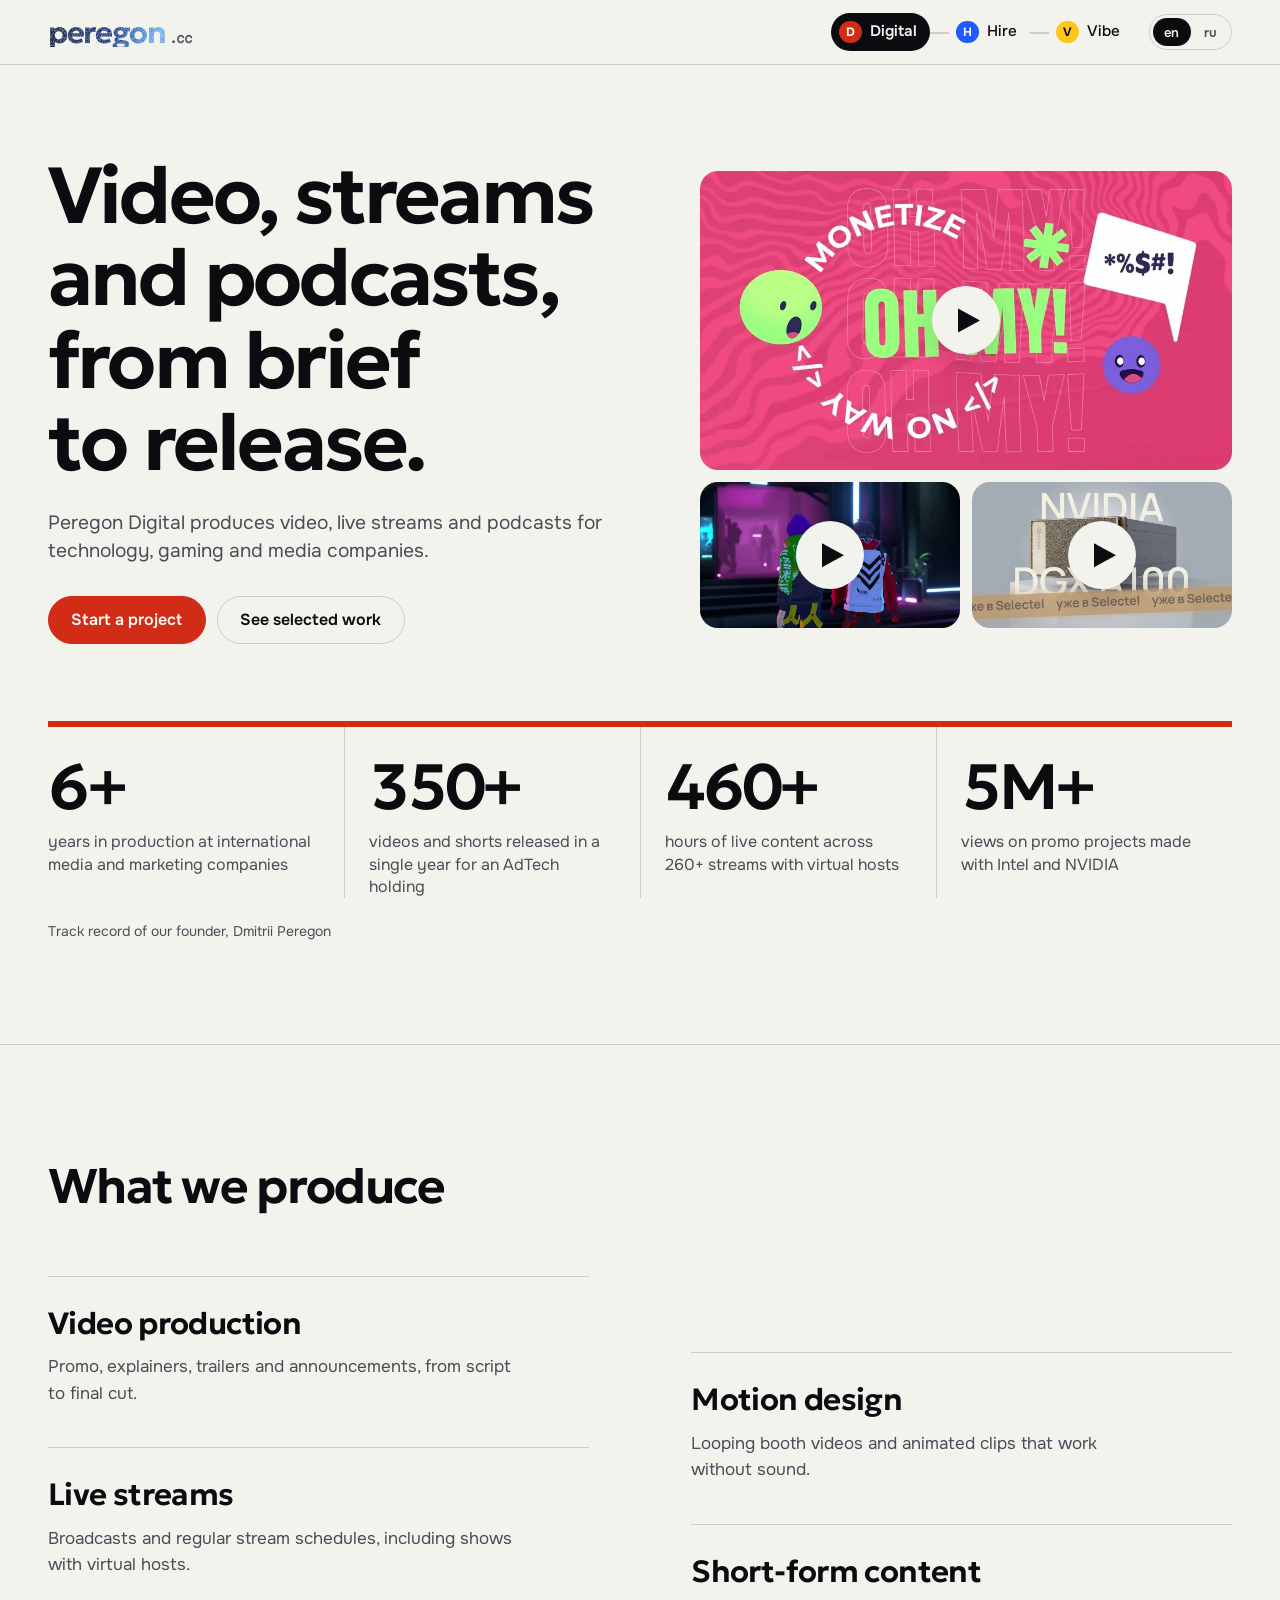
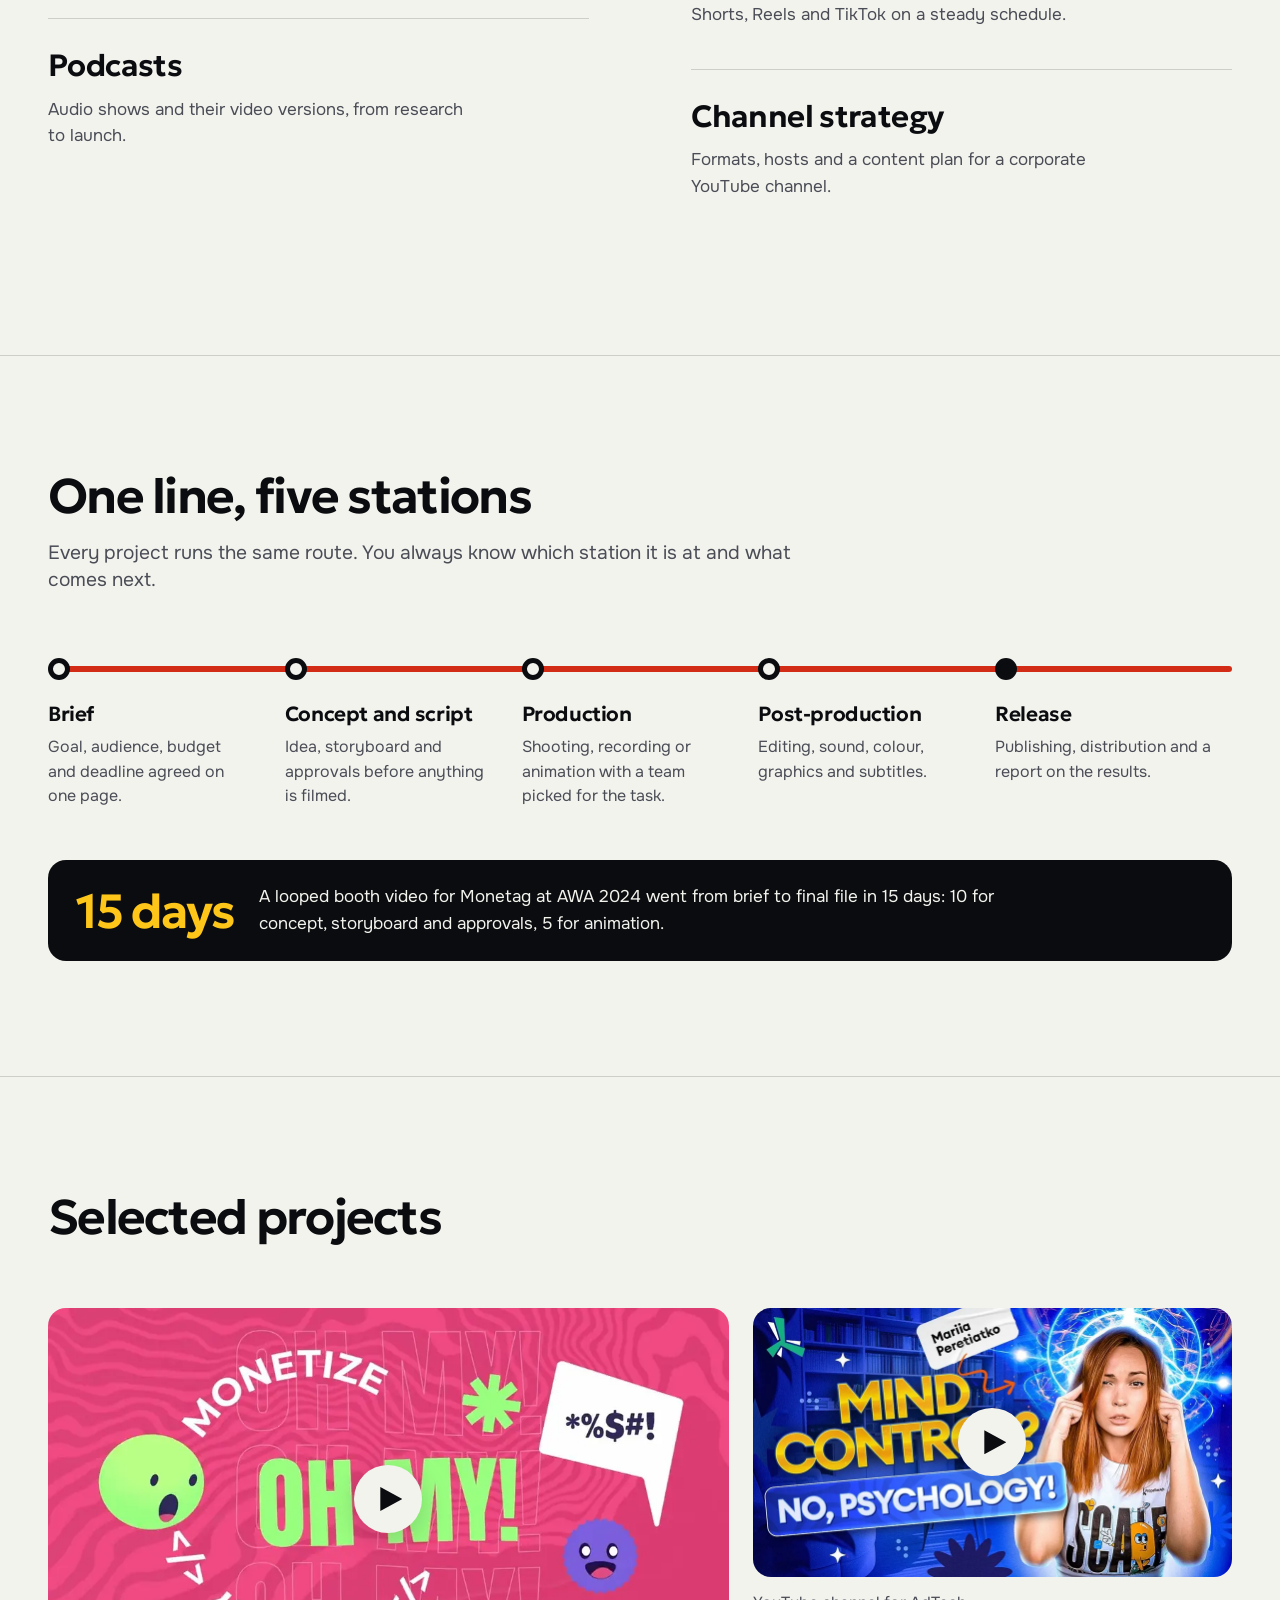
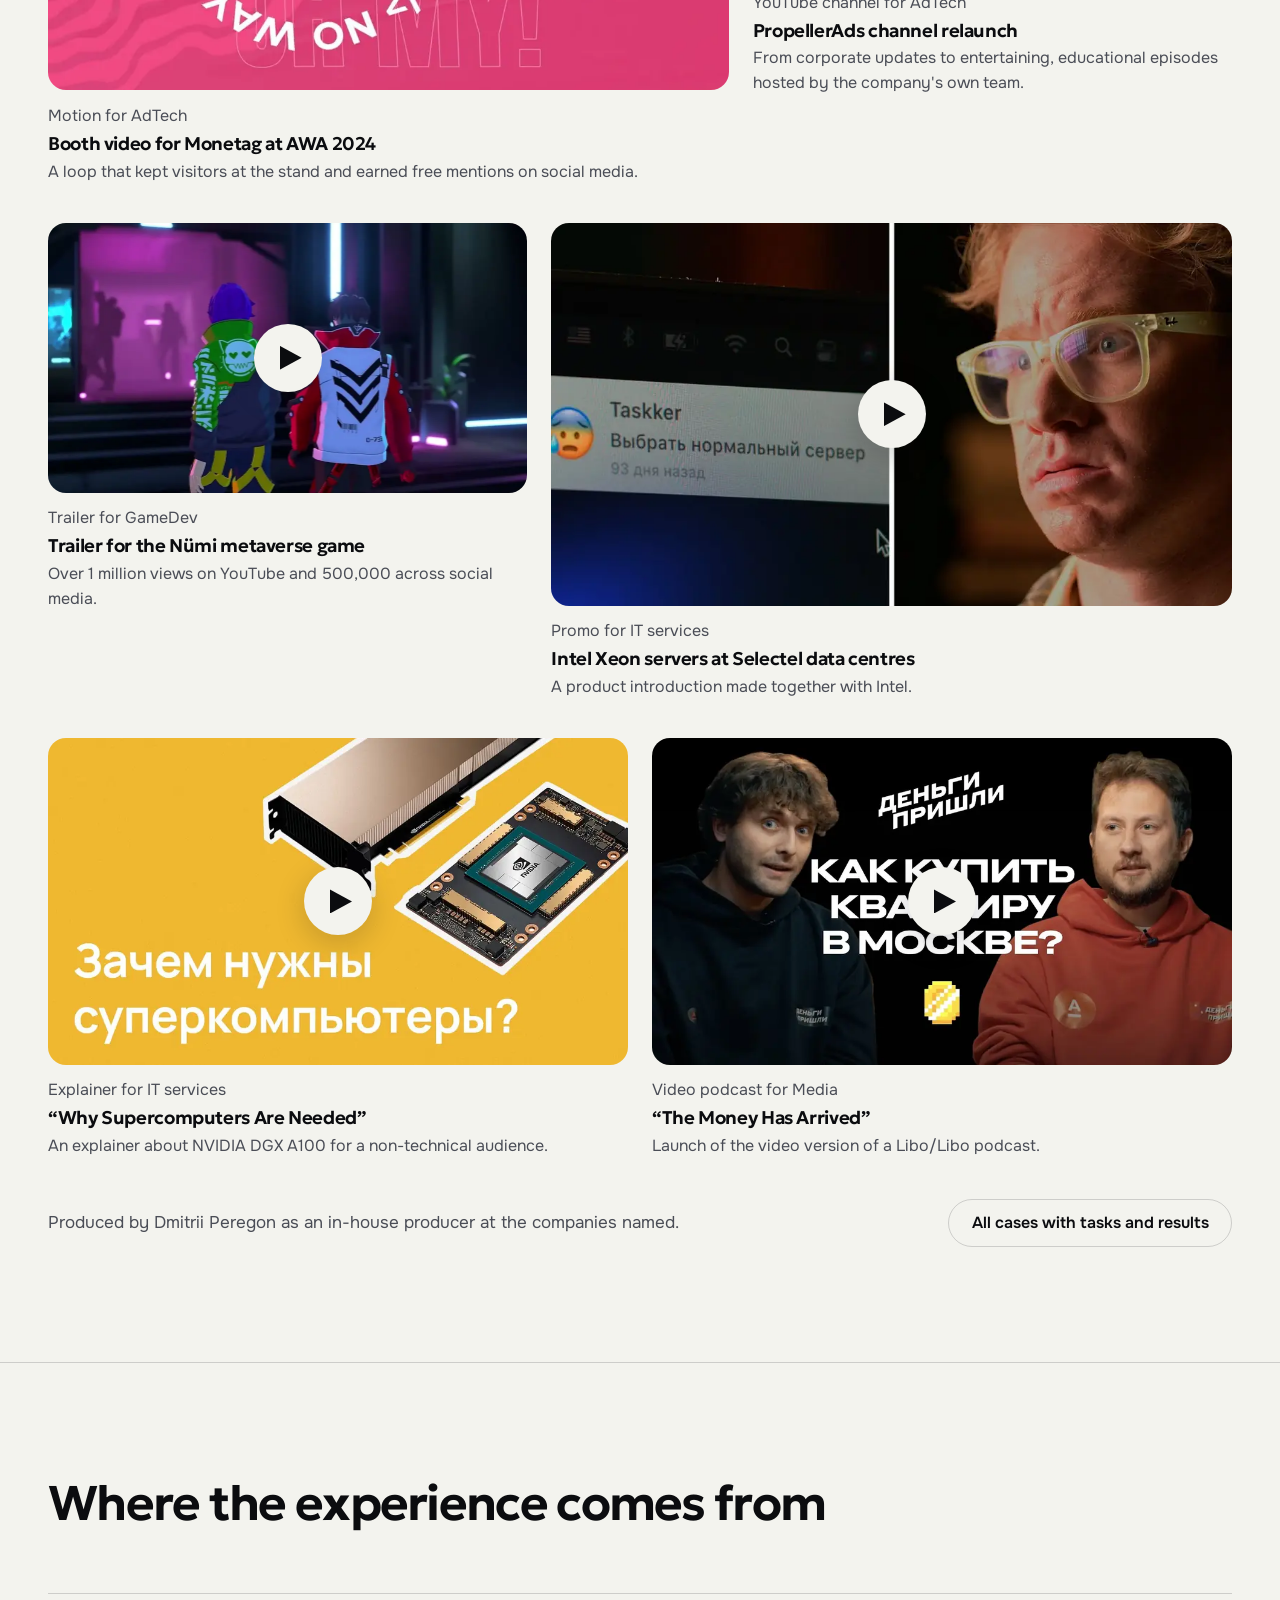
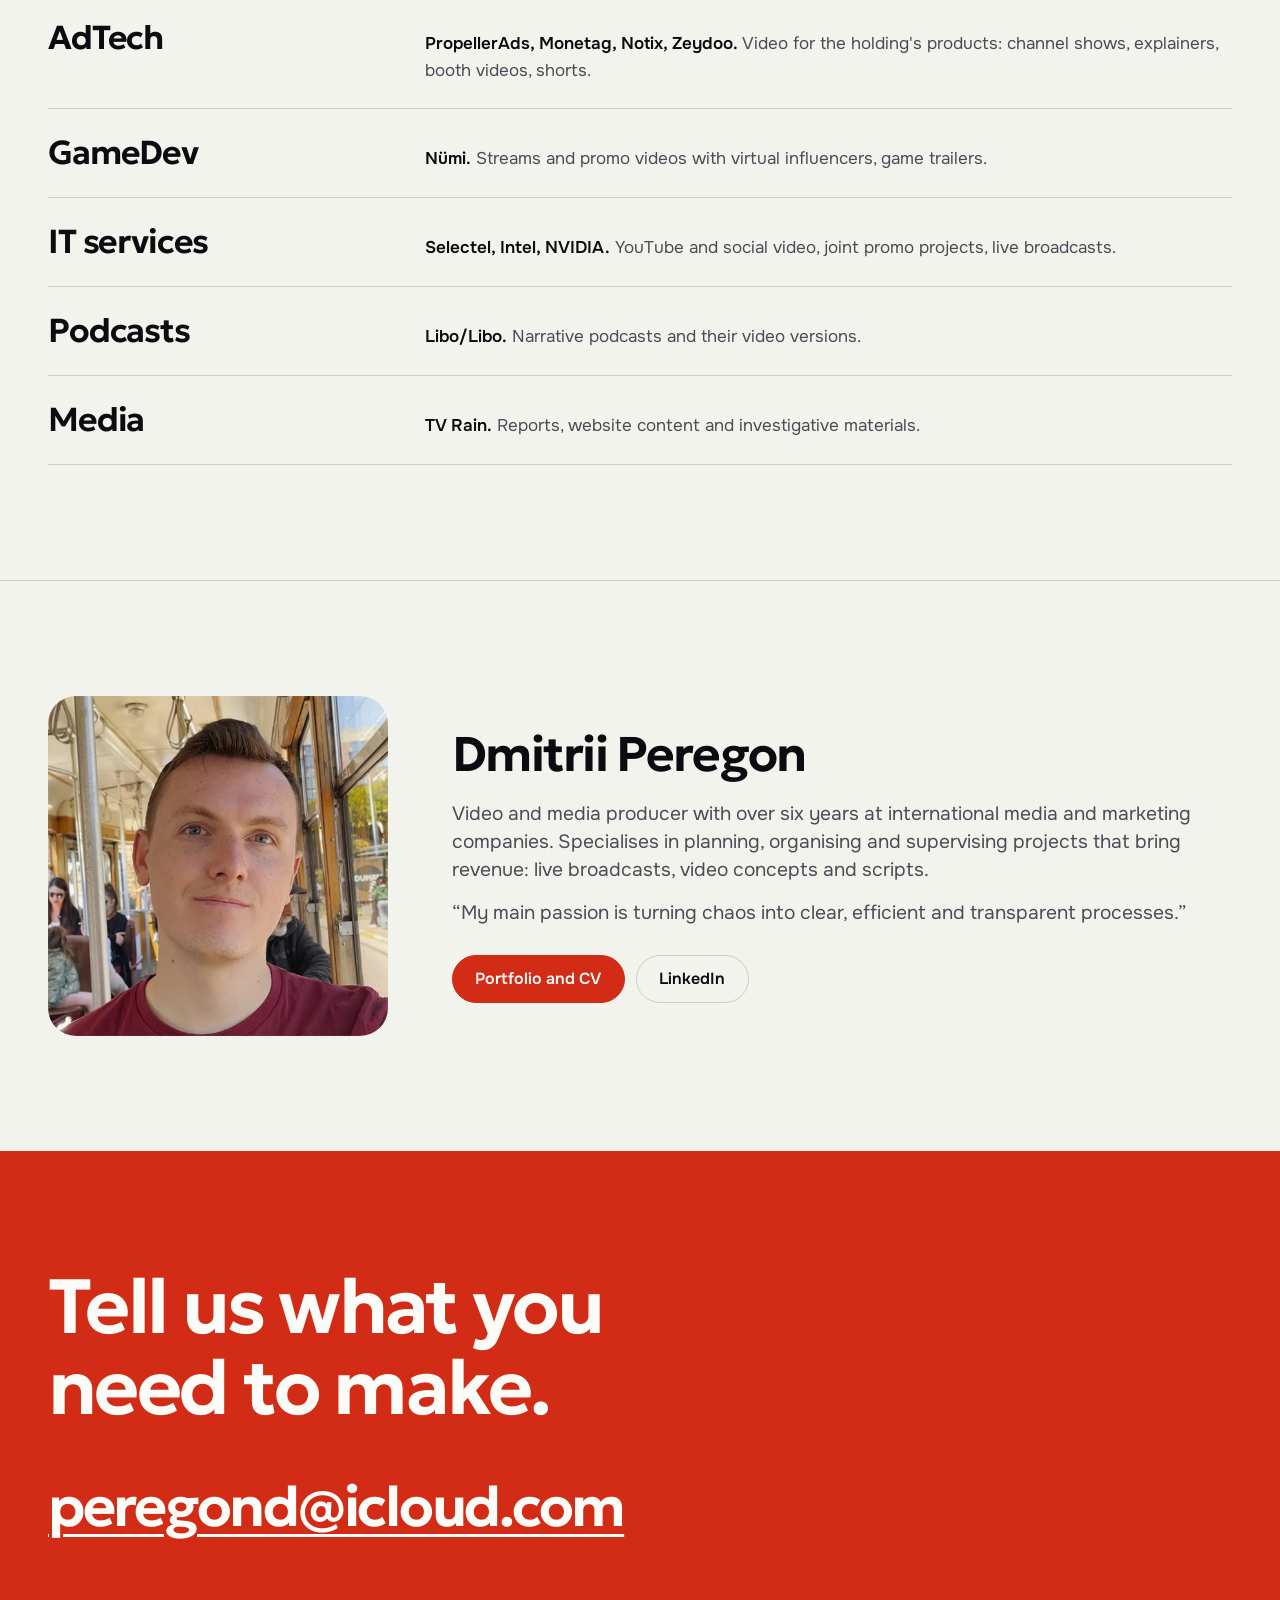
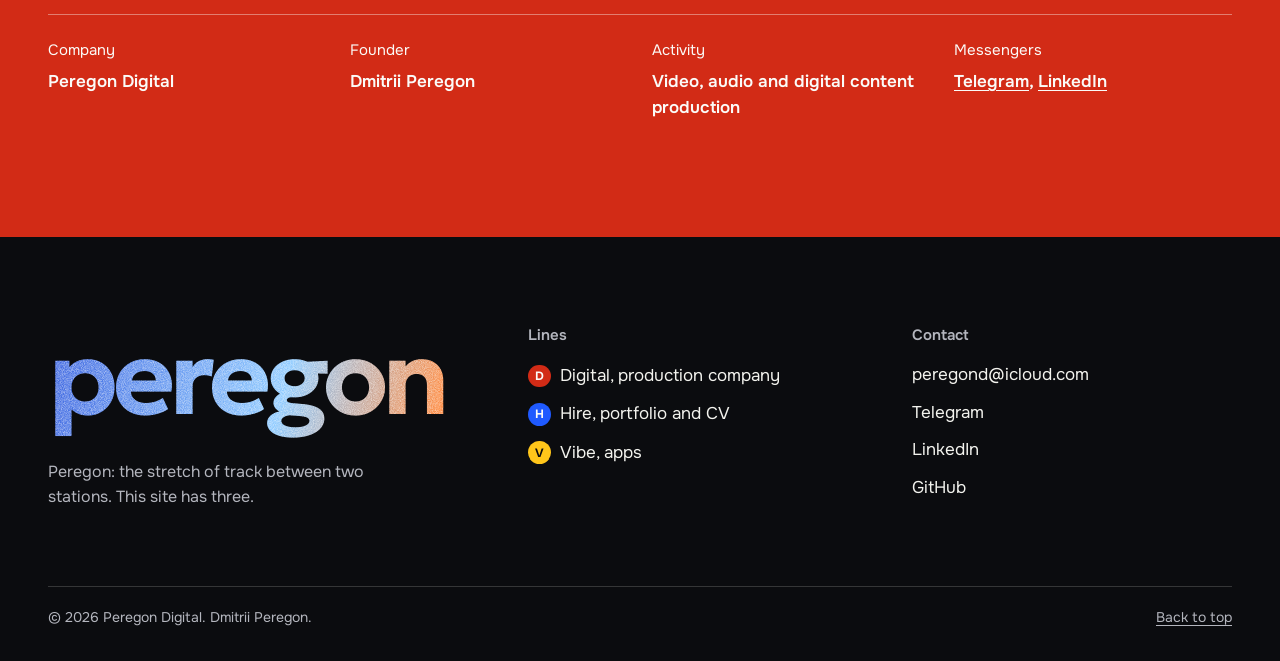
==== commit ca551cc0: "Logo: bigger peregon wordmark with shimmering navy, light blue and orange gradient and grain; drop t" ====
--- a/digital/index.html
+++ b/digital/index.html
@@ -19,13 +19,7 @@
 <body class="page-digital">
 <header class="site-header" id="top">
   <div class="wrap">
-    <a class="brand" href="/" aria-label="peregon.cc">
-      <svg viewBox="0 0 24 24" fill="none" stroke-width="4.6" aria-hidden="true">
-        <circle class="arc-d" cx="12" cy="12" r="8" stroke-dasharray="14.755 35.51" transform="rotate(-86 12 12)"/>
-        <circle class="arc-h" cx="12" cy="12" r="8" stroke-dasharray="14.755 35.51" transform="rotate(34 12 12)"/>
-        <circle class="arc-v" cx="12" cy="12" r="8" stroke-dasharray="14.755 35.51" transform="rotate(154 12 12)"/>
-      </svg>
-      <span>peregon</span><small>.cc</small>
+    <a class="brand" href="/" aria-label="peregon.cc"><span>peregon</span><small>.cc</small>
     </a>
     <nav class="route" aria-label="Lines">
       <a class="stop" href="/digital" aria-current="page"><i class="bullet bullet-d">D</i><span>Digital</span></a>
--- a/assets/css/site.css
+++ b/assets/css/site.css
@@ -129,9 +129,17 @@
   -webkit-backdrop-filter:saturate(1.4) blur(14px);backdrop-filter:saturate(1.4) blur(14px);
   border-bottom:1px solid var(--rule)}
 .site-header .wrap{display:flex;align-items:center;gap:1rem;height:64px}
-.brand{display:inline-flex;align-items:center;gap:.55rem;text-decoration:none;font:650 1.15rem/1 var(--font-display);letter-spacing:-.03em}
-.brand svg{width:26px;height:26px}
-.brand small{font:500 .8125rem/1 var(--font-mono);color:var(--fg-2);transform:translateY(.12em)}
+/* Wordmark: deep navy with a slow shimmer of light blue and a touch of burnt orange, plus film grain */
+:root{
+  --noise:url("data:image/svg+xml;utf8,<svg xmlns='http://www.w3.org/2000/svg' width='160' height='160'><filter id='n'><feTurbulence type='fractalNoise' baseFrequency='1.1' numOctaves='2' stitchTiles='stitch'/><feColorMatrix values='0 0 0 0 1  0 0 0 0 1  0 0 0 0 1  0 0 0 .9 -.25'/></filter><rect width='100%' height='100%' filter='url(%23n)'/></svg>");
+  --word-light:linear-gradient(105deg,#0A1230 0%,#12307F 26%,#5DAEF7 44%,#C4501B 54%,#1B3FA6 66%,#0A1230 100%);
+  --word-dark:linear-gradient(105deg,#3C63E0 0%,#8FCBFF 28%,#FF8C42 46%,#5C86FF 62%,#BFE4FF 80%,#3C63E0 100%);
+}
+@keyframes word-shimmer{from{background-position:0% 50%,0% 50%}to{background-position:0% 50%,100% 50%}}
+.brand{display:inline-flex;align-items:baseline;gap:.2rem;text-decoration:none;font:650 1.9rem/1 var(--font-display);letter-spacing:-.045em}
+.brand span,.footer-word{color:transparent;-webkit-background-clip:text;background-clip:text;
+  background-image:var(--noise),var(--word-light);background-size:160px 160px,220% 100%;animation:word-shimmer 9s ease-in-out infinite alternate}
+.brand small{font:500 .8125rem/1 var(--font-mono);color:var(--fg-2)}
 .arc-d{stroke:var(--red)} .arc-h{stroke:var(--blue)} .arc-v{stroke:var(--yellow)}
 .page-vibe .arc-v{stroke:var(--ink)}
 
@@ -149,7 +157,8 @@
 .lang button[aria-pressed="true"]{background:var(--fg);color:var(--bg)}
 
 @media (max-width:720px){
-  .brand span,.brand small{display:none}
+  .brand small{display:none}
+  .brand{font-size:1.5rem}
   .stop{padding:.3rem .55rem .3rem .3rem;font-size:.85rem;gap:.35rem}
   .route{margin-inline:auto}
   .site-header .wrap{gap:.4rem}
@@ -200,7 +209,7 @@
 .site-footer{--bg:var(--ink);--fg:var(--paper);--fg-2:var(--ink-on-dark-2);--rule:color-mix(in srgb, var(--paper) 18%, transparent);
   background:var(--bg);color:var(--fg);padding-block:clamp(56px,7vw,96px) 32px}
 .footer-top{display:grid;grid-template-columns:minmax(0,1.3fr) minmax(0,1fr) minmax(0,1fr);gap:clamp(32px,5vw,80px);align-items:start}
-.footer-word{font:650 clamp(3rem,8vw,6.5rem)/.95 var(--font-display);letter-spacing:-.05em}
+.footer-word{display:inline-block;white-space:nowrap;font:650 clamp(3rem,8.2vw,7rem)/1 var(--font-display);letter-spacing:-.055em;background-image:var(--noise),var(--word-dark);padding-bottom:.08em}
 .footer-top h4{font:600 .9375rem/1.2 var(--font-body);color:var(--fg-2);margin-bottom:1.1rem}
 .footer-top li+li{margin-top:.7rem}
 .footer-top a{text-decoration:none;display:inline-flex;align-items:center;gap:.6rem}
@@ -490,3 +499,5 @@
   html{scroll-behavior:auto}
 }
 @media print{.site-header,.rail,.lang{display:none}.yt::after,.yt::before{display:none}}
+
+@media (prefers-reduced-motion:reduce){.brand span,.footer-word{animation:none}}
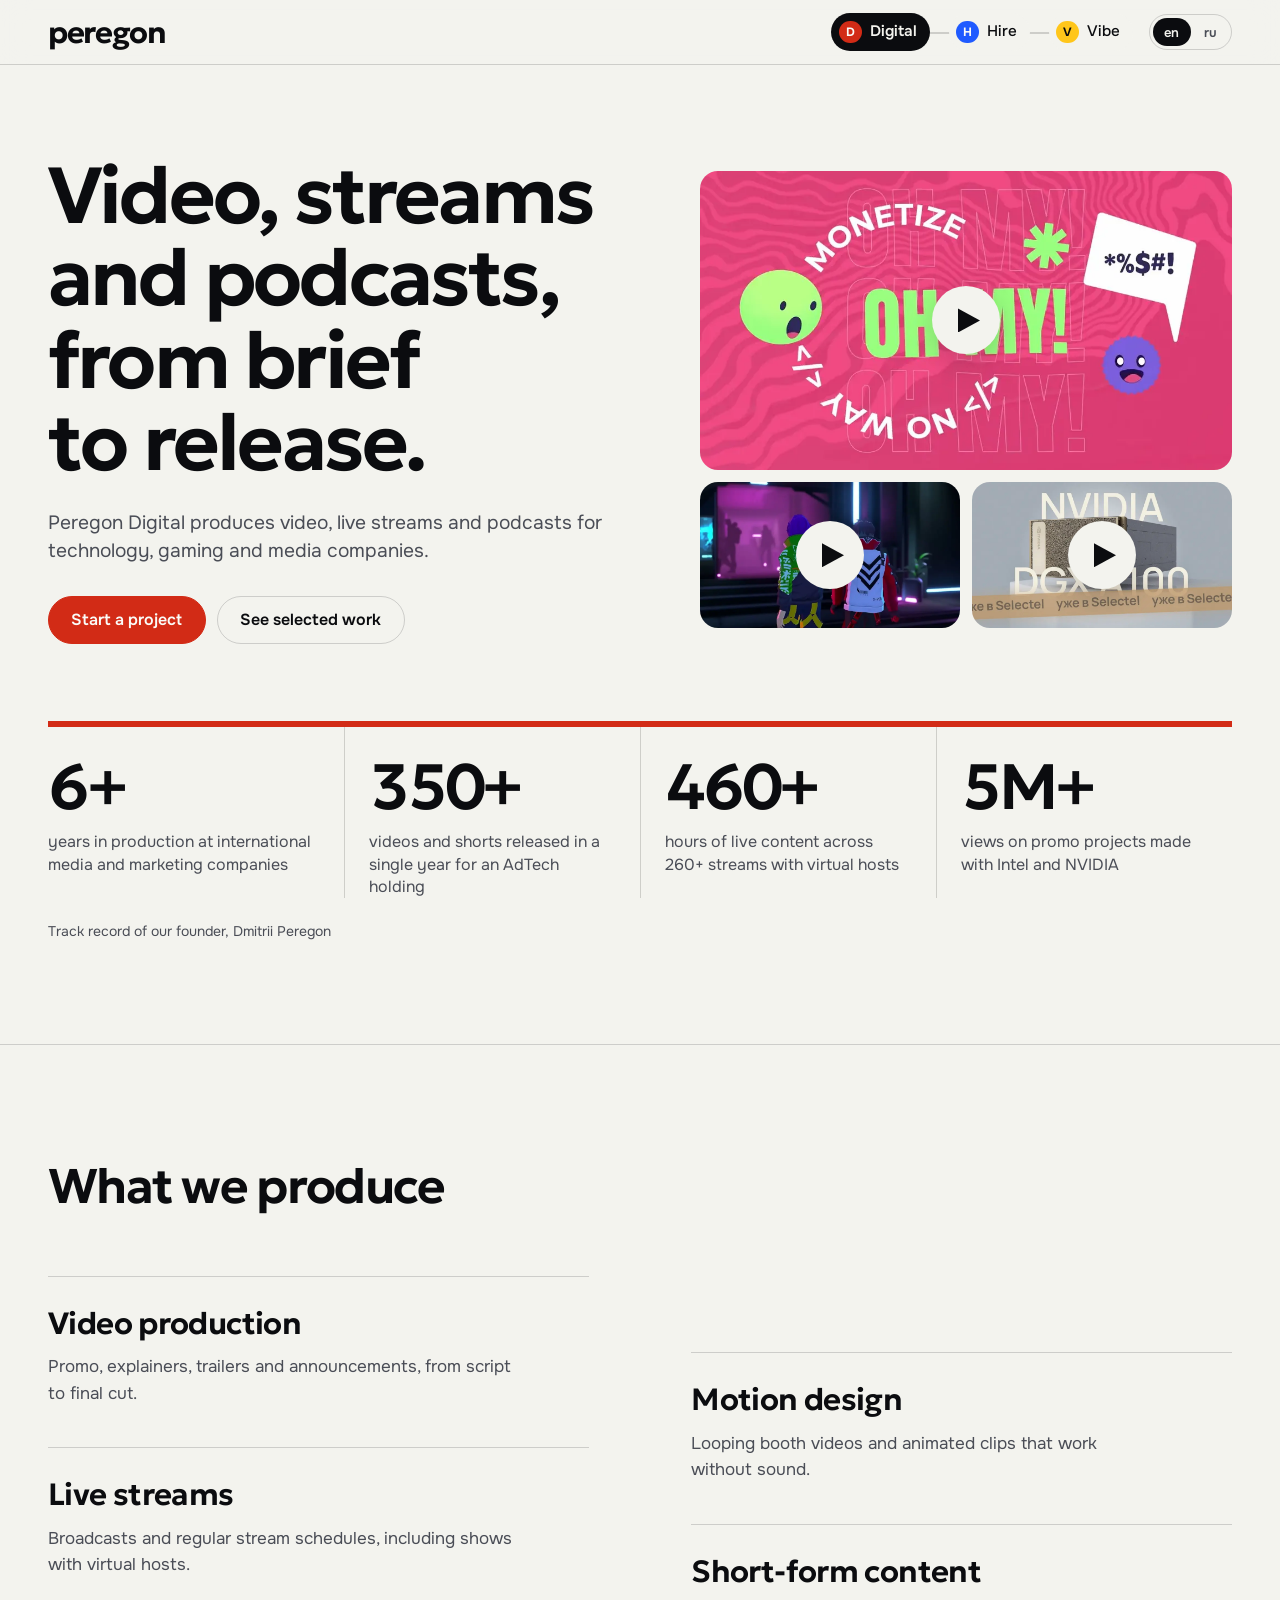
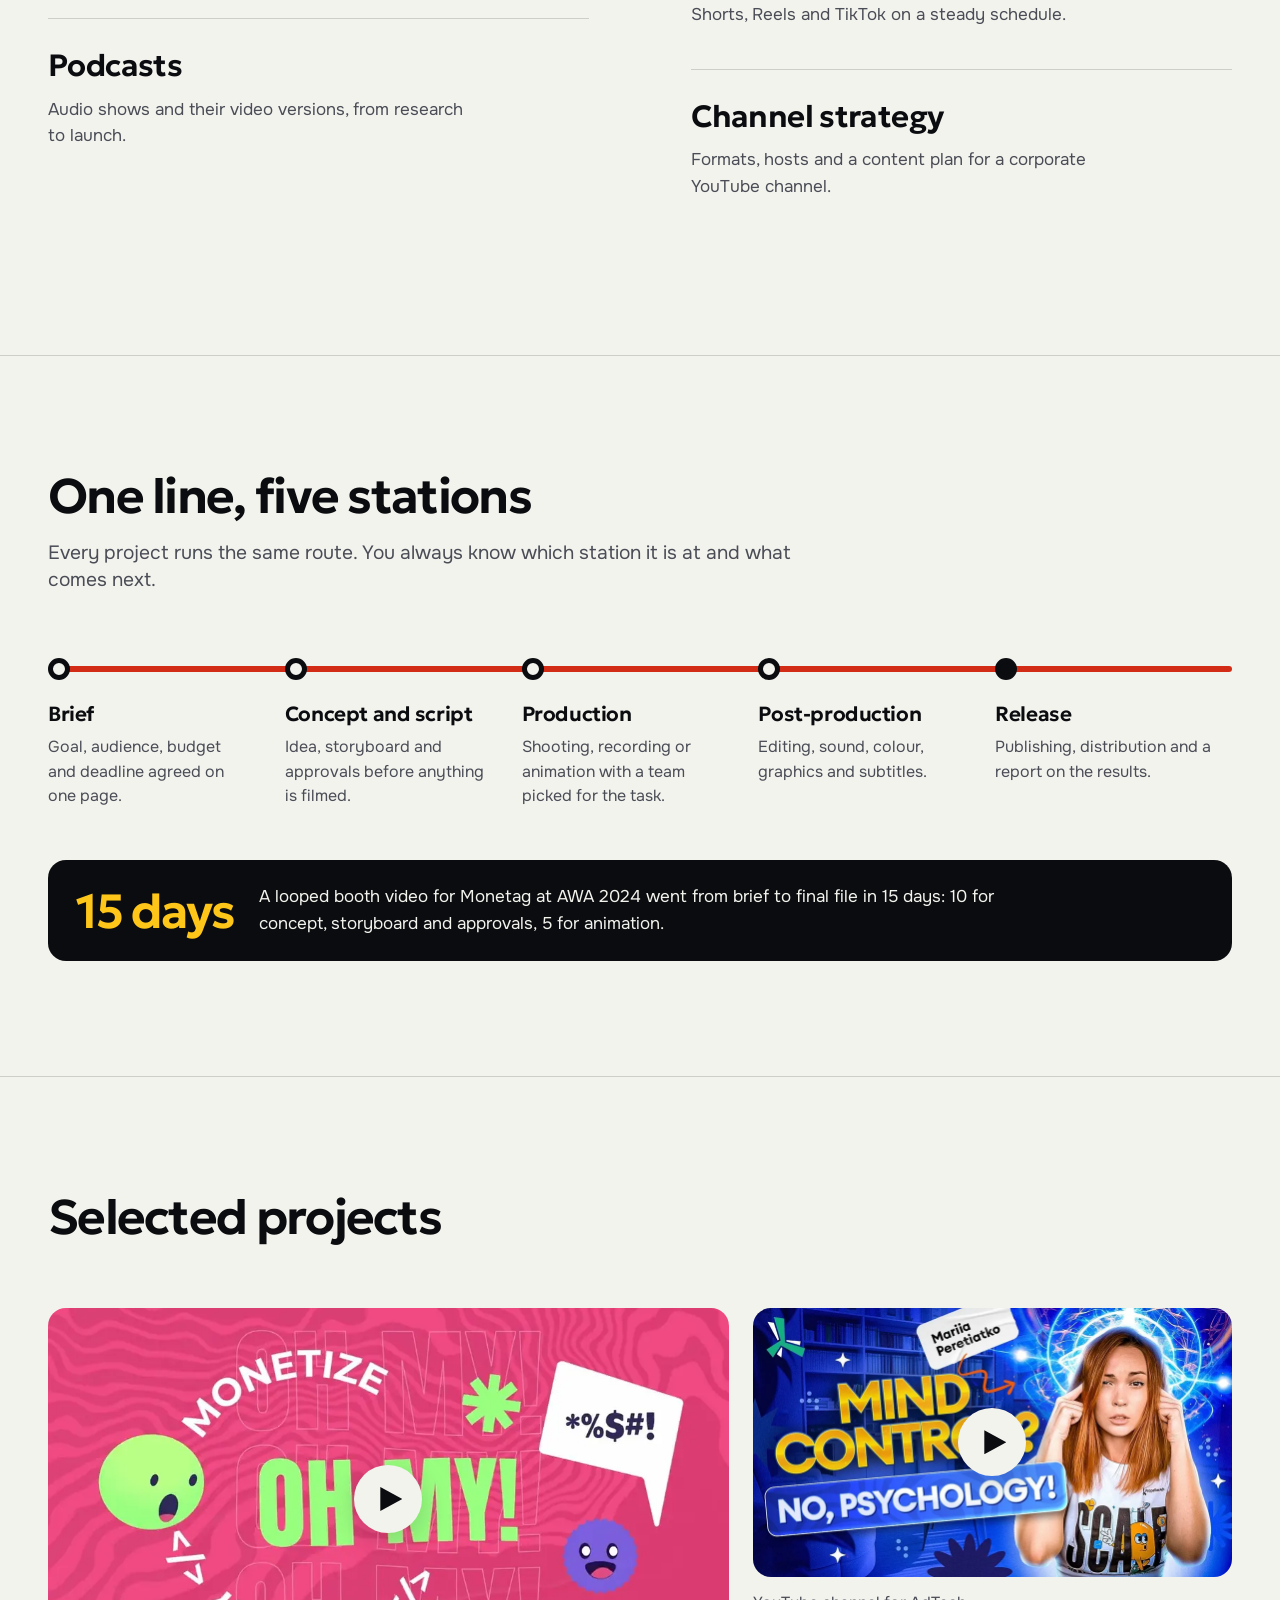
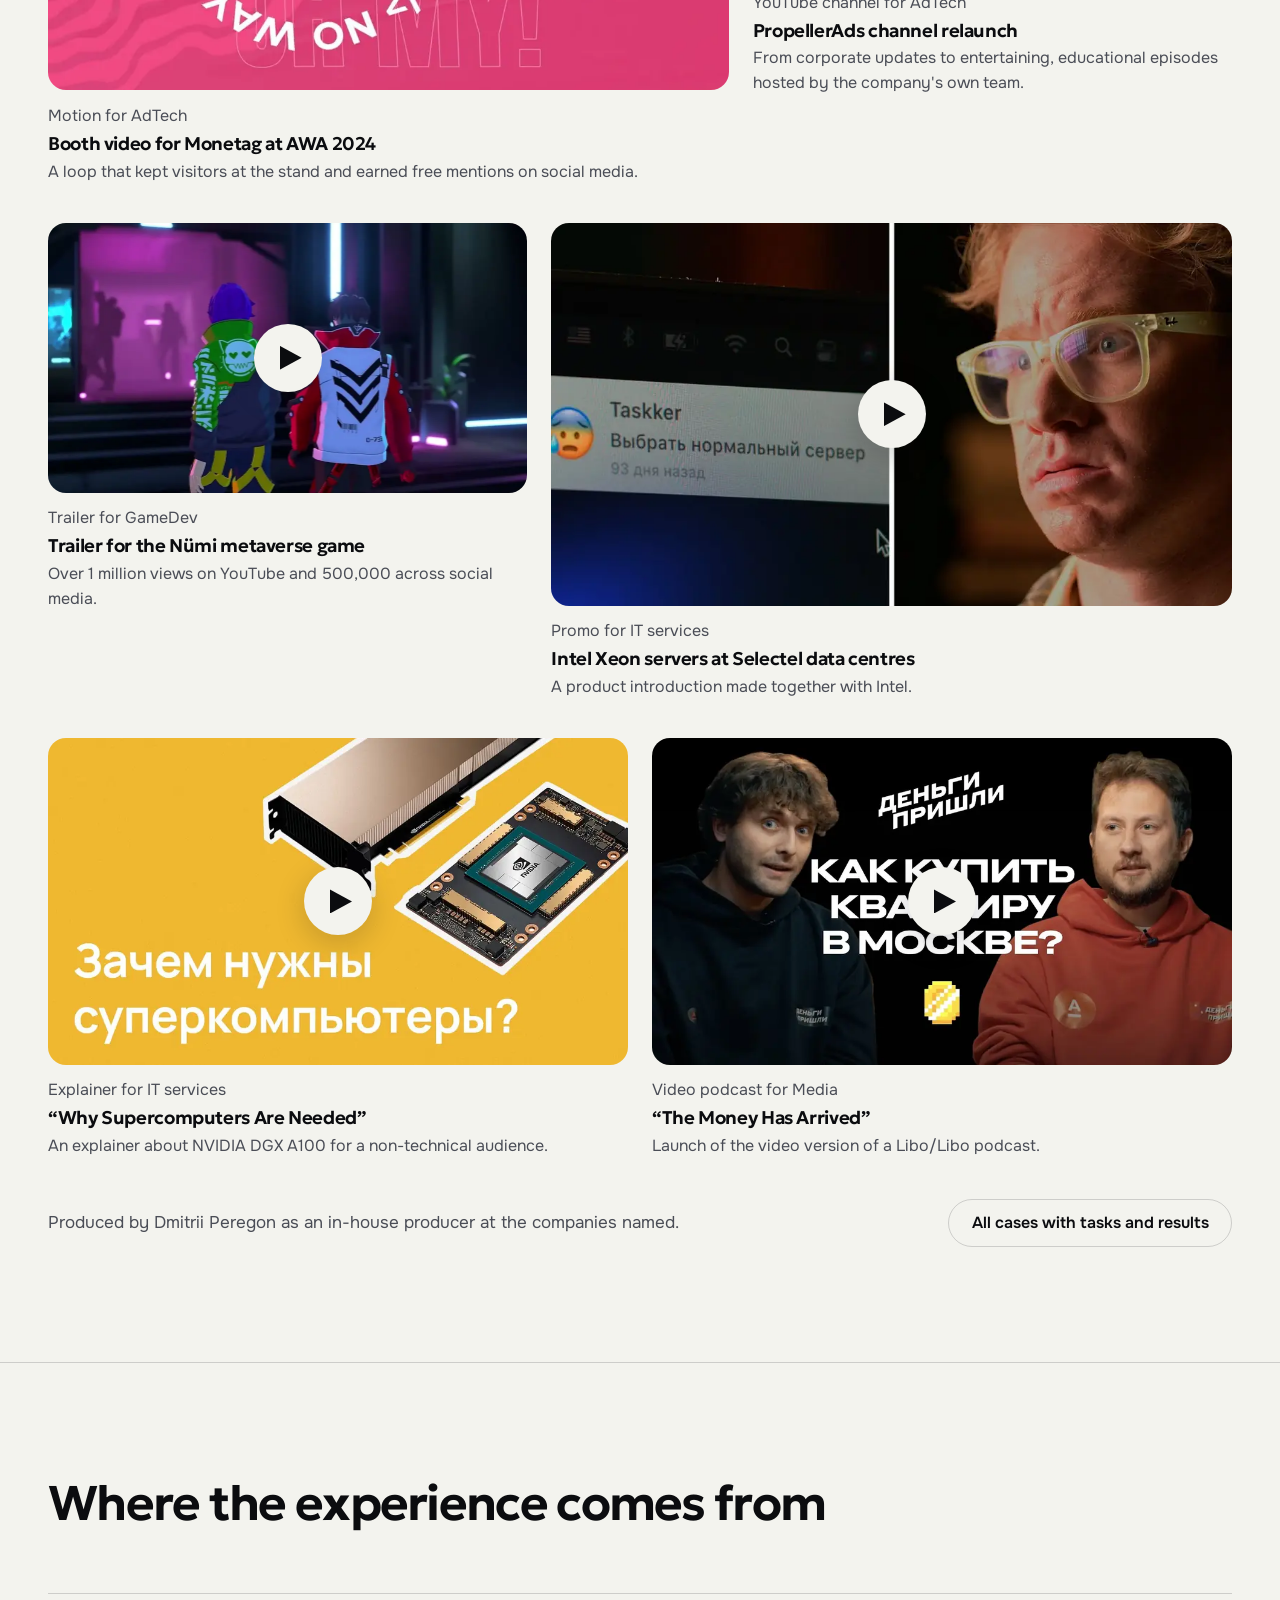
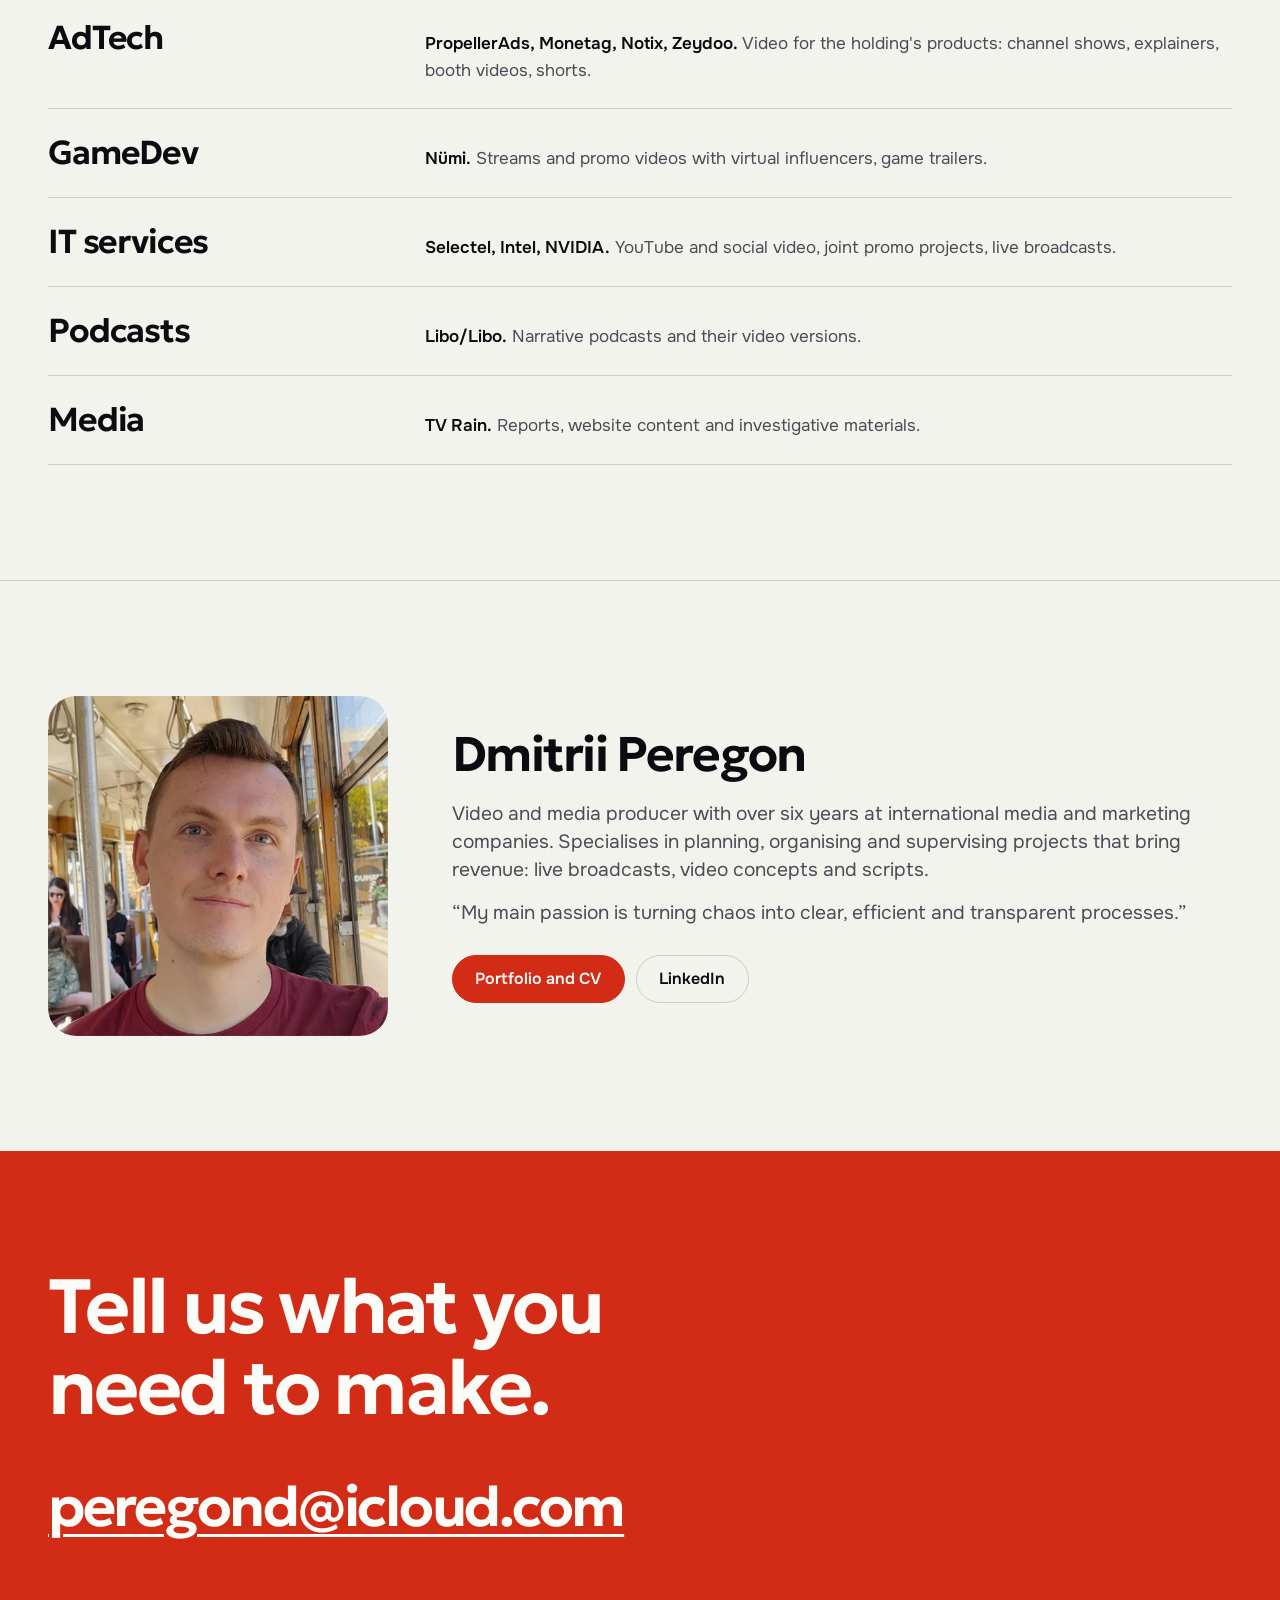
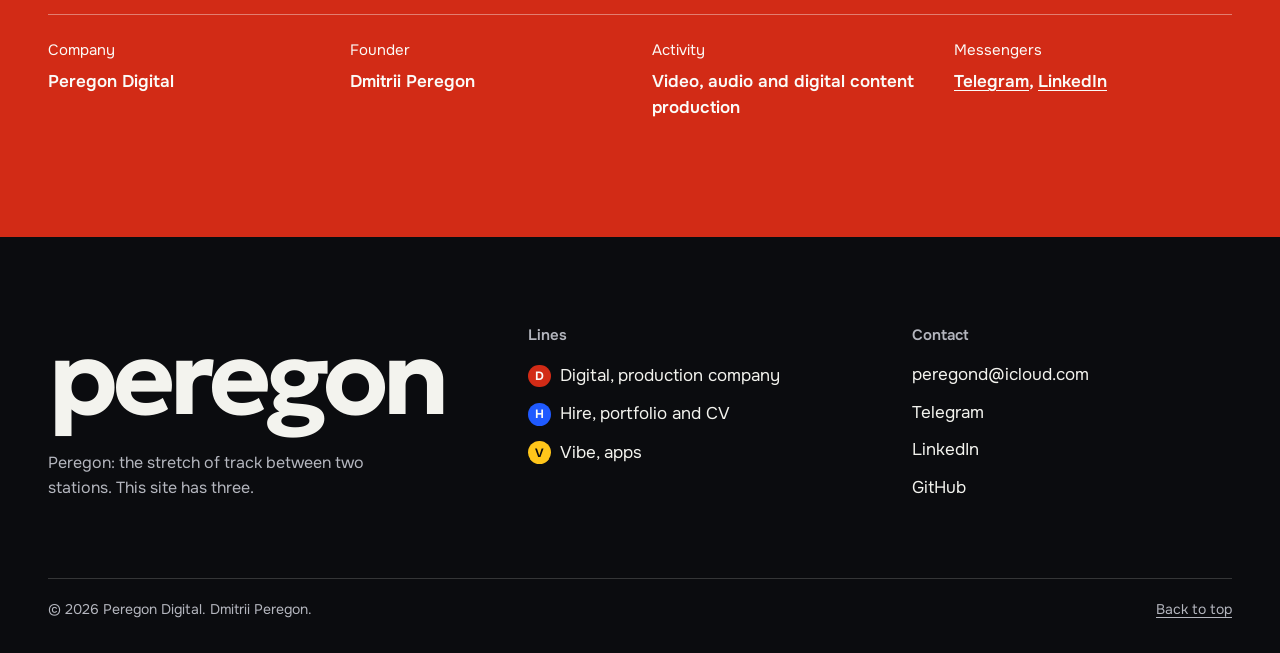
==== commit f7d25516: "Header logo: drop the .cc suffix Co-Authored-By: Claude Sonnet 5.5 <noreply@anthropic.com>" ====
--- a/digital/index.html
+++ b/digital/index.html
@@ -19,7 +19,7 @@
 <body class="page-digital">
 <header class="site-header" id="top">
   <div class="wrap">
-    <a class="brand" href="/" aria-label="peregon.cc"><span>peregon</span><small>.cc</small>
+    <a class="brand" href="/" aria-label="peregon.cc"><span>peregon</span>
     </a>
     <nav class="route" aria-label="Lines">
       <a class="stop" href="/digital" aria-current="page"><i class="bullet bullet-d">D</i><span>Digital</span></a>
--- a/assets/css/site.css
+++ b/assets/css/site.css
@@ -129,16 +129,8 @@
   -webkit-backdrop-filter:saturate(1.4) blur(14px);backdrop-filter:saturate(1.4) blur(14px);
   border-bottom:1px solid var(--rule)}
 .site-header .wrap{display:flex;align-items:center;gap:1rem;height:64px}
-/* Wordmark: deep navy with a slow shimmer of light blue and a touch of burnt orange, plus film grain */
-:root{
-  --noise:url("data:image/svg+xml;utf8,<svg xmlns='http://www.w3.org/2000/svg' width='160' height='160'><filter id='n'><feTurbulence type='fractalNoise' baseFrequency='1.1' numOctaves='2' stitchTiles='stitch'/><feColorMatrix values='0 0 0 0 1  0 0 0 0 1  0 0 0 0 1  0 0 0 .9 -.25'/></filter><rect width='100%' height='100%' filter='url(%23n)'/></svg>");
-  --word-light:linear-gradient(105deg,#0A1230 0%,#12307F 26%,#5DAEF7 44%,#C4501B 54%,#1B3FA6 66%,#0A1230 100%);
-  --word-dark:linear-gradient(105deg,#3C63E0 0%,#8FCBFF 28%,#FF8C42 46%,#5C86FF 62%,#BFE4FF 80%,#3C63E0 100%);
-}
-@keyframes word-shimmer{from{background-position:0% 50%,0% 50%}to{background-position:0% 50%,100% 50%}}
+/* Wordmark: plain ink, bigger, no icon */
 .brand{display:inline-flex;align-items:baseline;gap:.2rem;text-decoration:none;font:650 1.9rem/1 var(--font-display);letter-spacing:-.045em}
-.brand span,.footer-word{color:transparent;-webkit-background-clip:text;background-clip:text;
-  background-image:var(--noise),var(--word-light);background-size:160px 160px,220% 100%;animation:word-shimmer 9s ease-in-out infinite alternate}
 .brand small{font:500 .8125rem/1 var(--font-mono);color:var(--fg-2)}
 .arc-d{stroke:var(--red)} .arc-h{stroke:var(--blue)} .arc-v{stroke:var(--yellow)}
 .page-vibe .arc-v{stroke:var(--ink)}
@@ -209,7 +201,7 @@
 .site-footer{--bg:var(--ink);--fg:var(--paper);--fg-2:var(--ink-on-dark-2);--rule:color-mix(in srgb, var(--paper) 18%, transparent);
   background:var(--bg);color:var(--fg);padding-block:clamp(56px,7vw,96px) 32px}
 .footer-top{display:grid;grid-template-columns:minmax(0,1.3fr) minmax(0,1fr) minmax(0,1fr);gap:clamp(32px,5vw,80px);align-items:start}
-.footer-word{display:inline-block;white-space:nowrap;font:650 clamp(3rem,8.2vw,7rem)/1 var(--font-display);letter-spacing:-.055em;background-image:var(--noise),var(--word-dark);padding-bottom:.08em}
+.footer-word{display:inline-block;white-space:nowrap;font:650 clamp(3rem,8.2vw,7rem)/1 var(--font-display);letter-spacing:-.055em;color:var(--paper)}
 .footer-top h4{font:600 .9375rem/1.2 var(--font-body);color:var(--fg-2);margin-bottom:1.1rem}
 .footer-top li+li{margin-top:.7rem}
 .footer-top a{text-decoration:none;display:inline-flex;align-items:center;gap:.6rem}
@@ -500,4 +492,3 @@
 }
 @media print{.site-header,.rail,.lang{display:none}.yt::after,.yt::before{display:none}}
 
-@media (prefers-reduced-motion:reduce){.brand span,.footer-word{animation:none}}
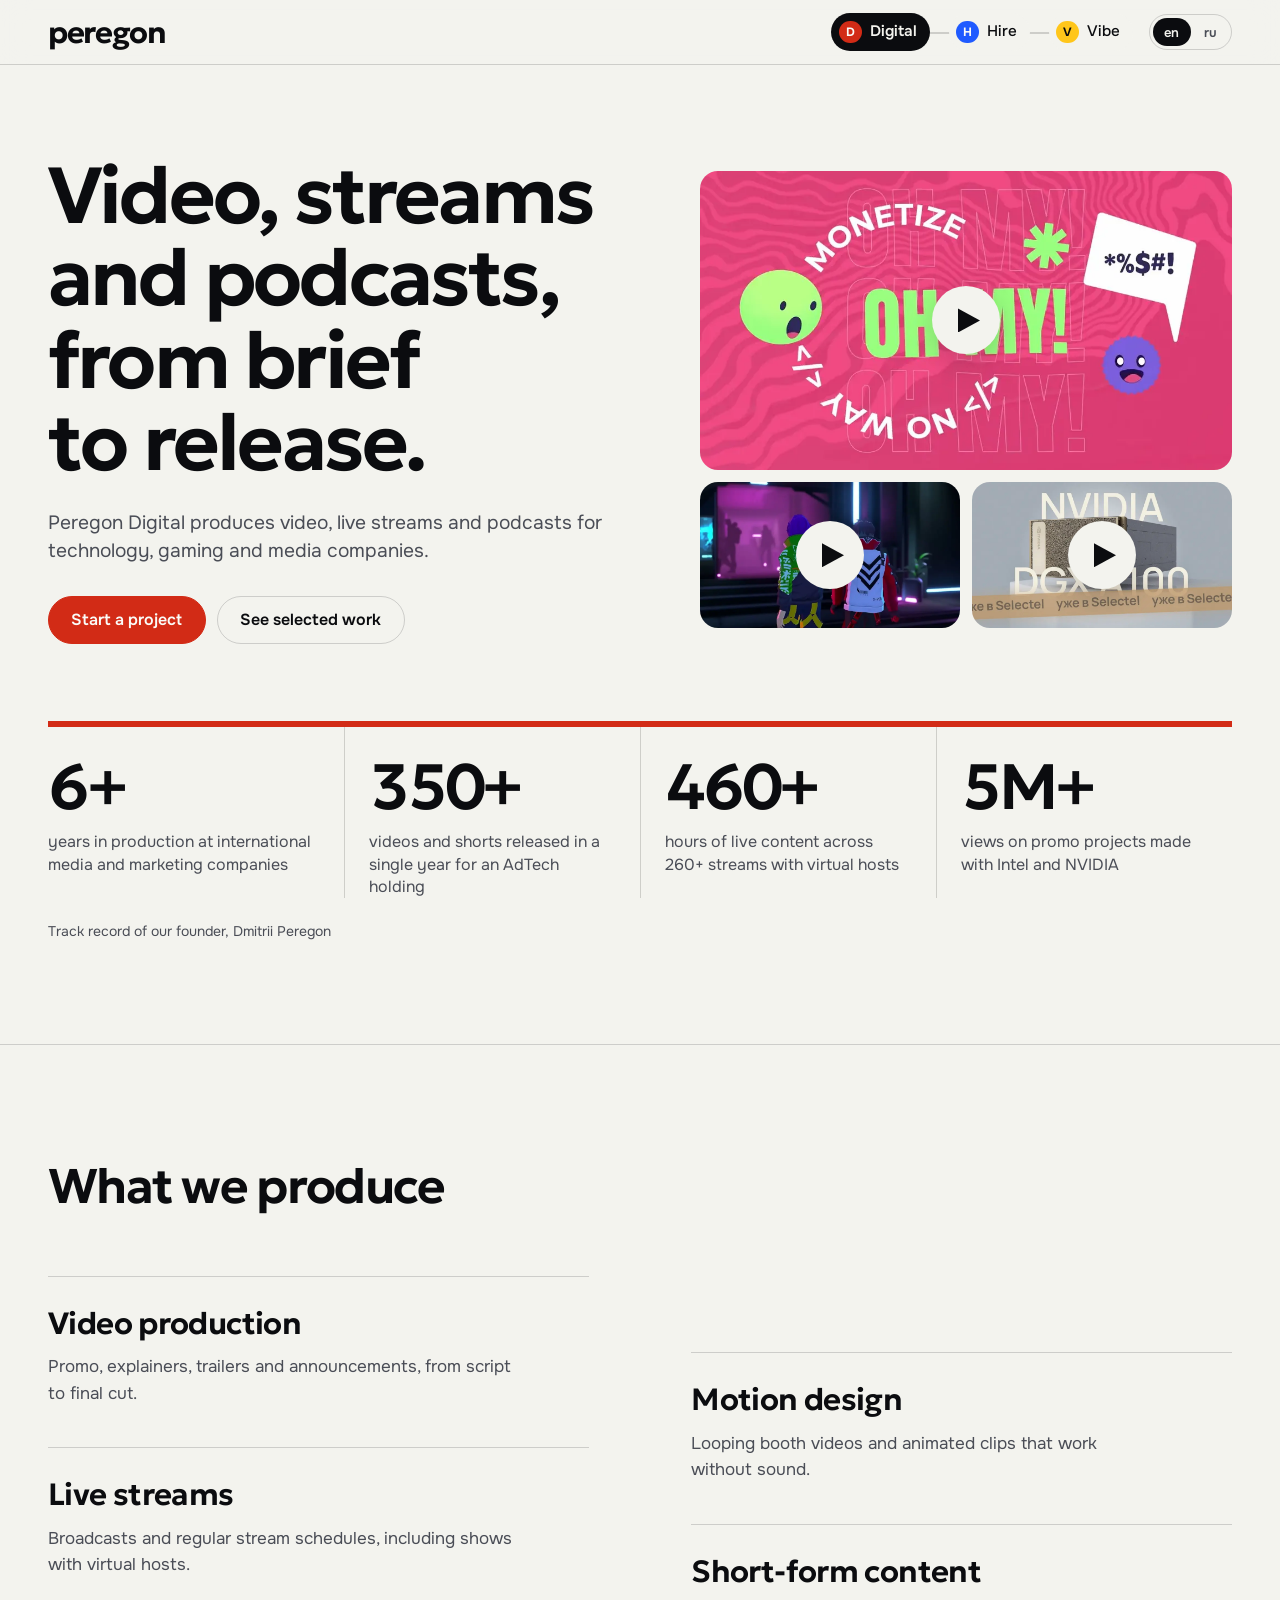
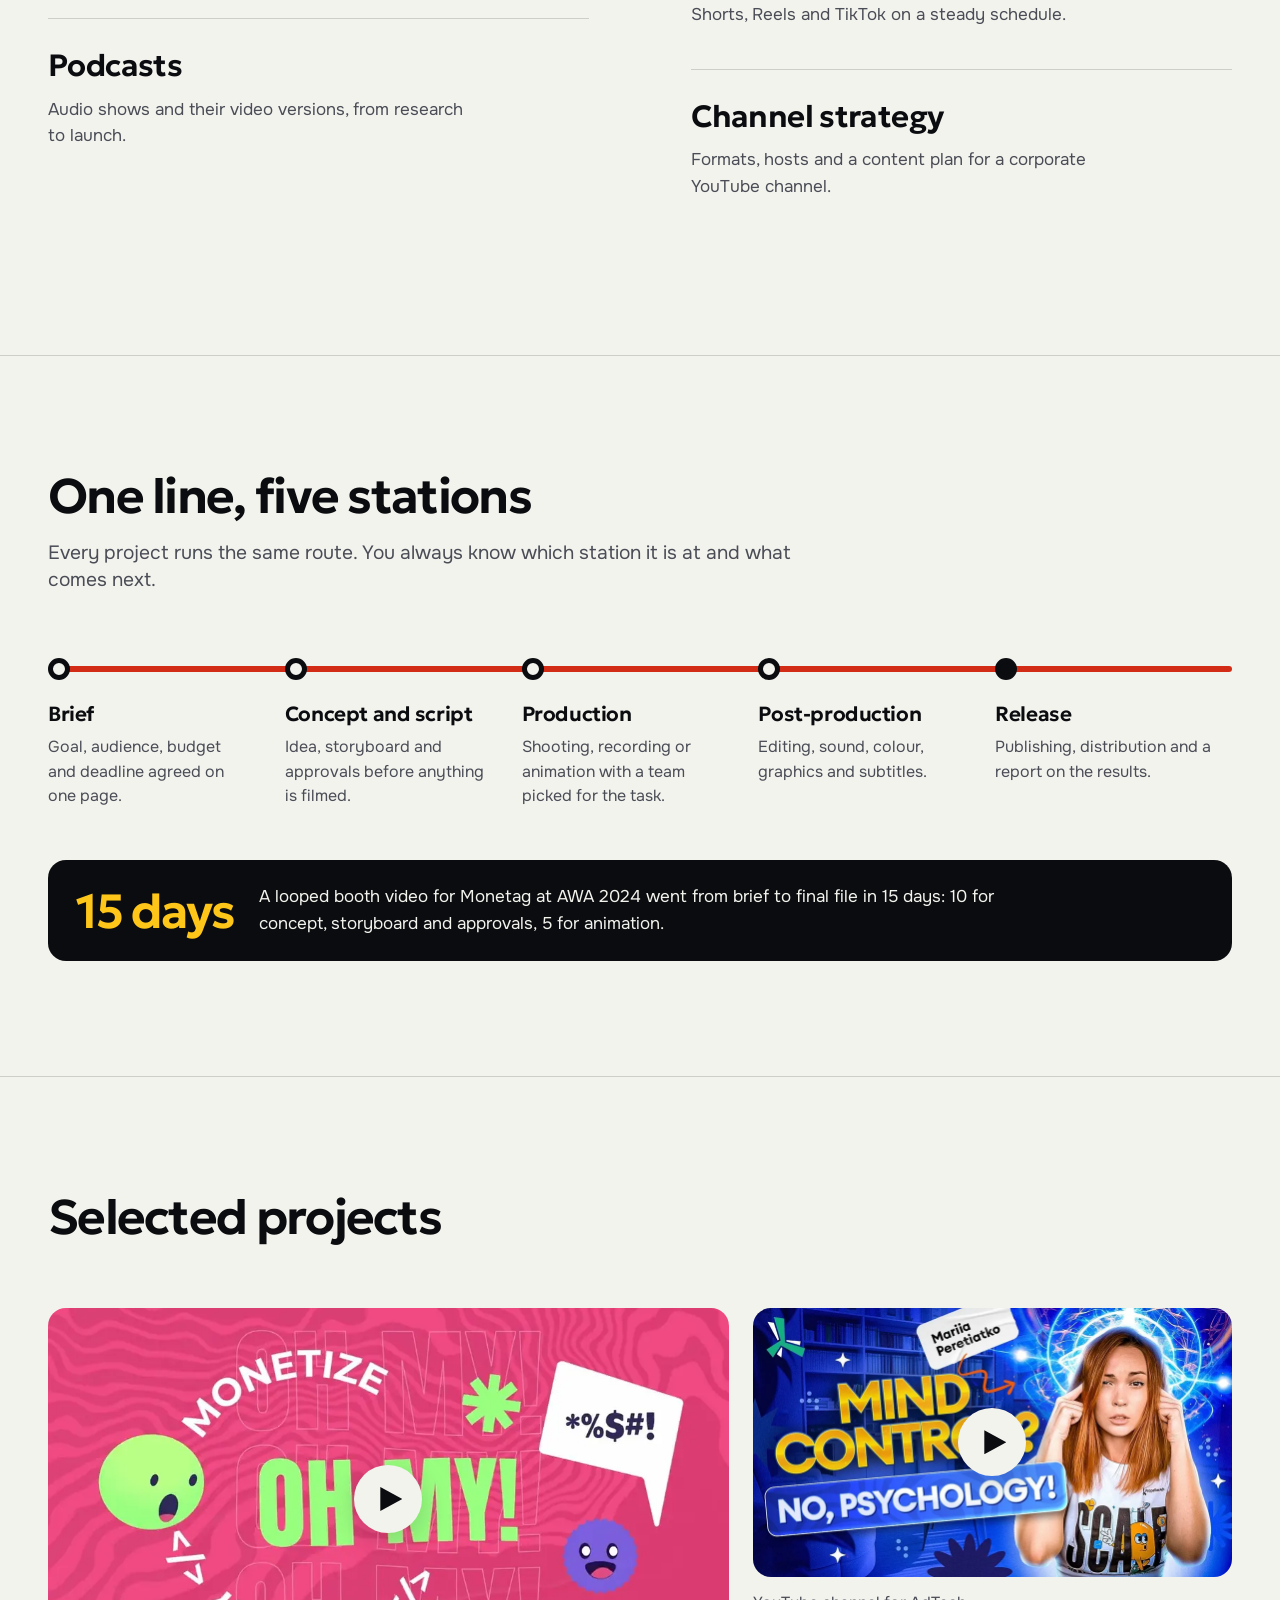
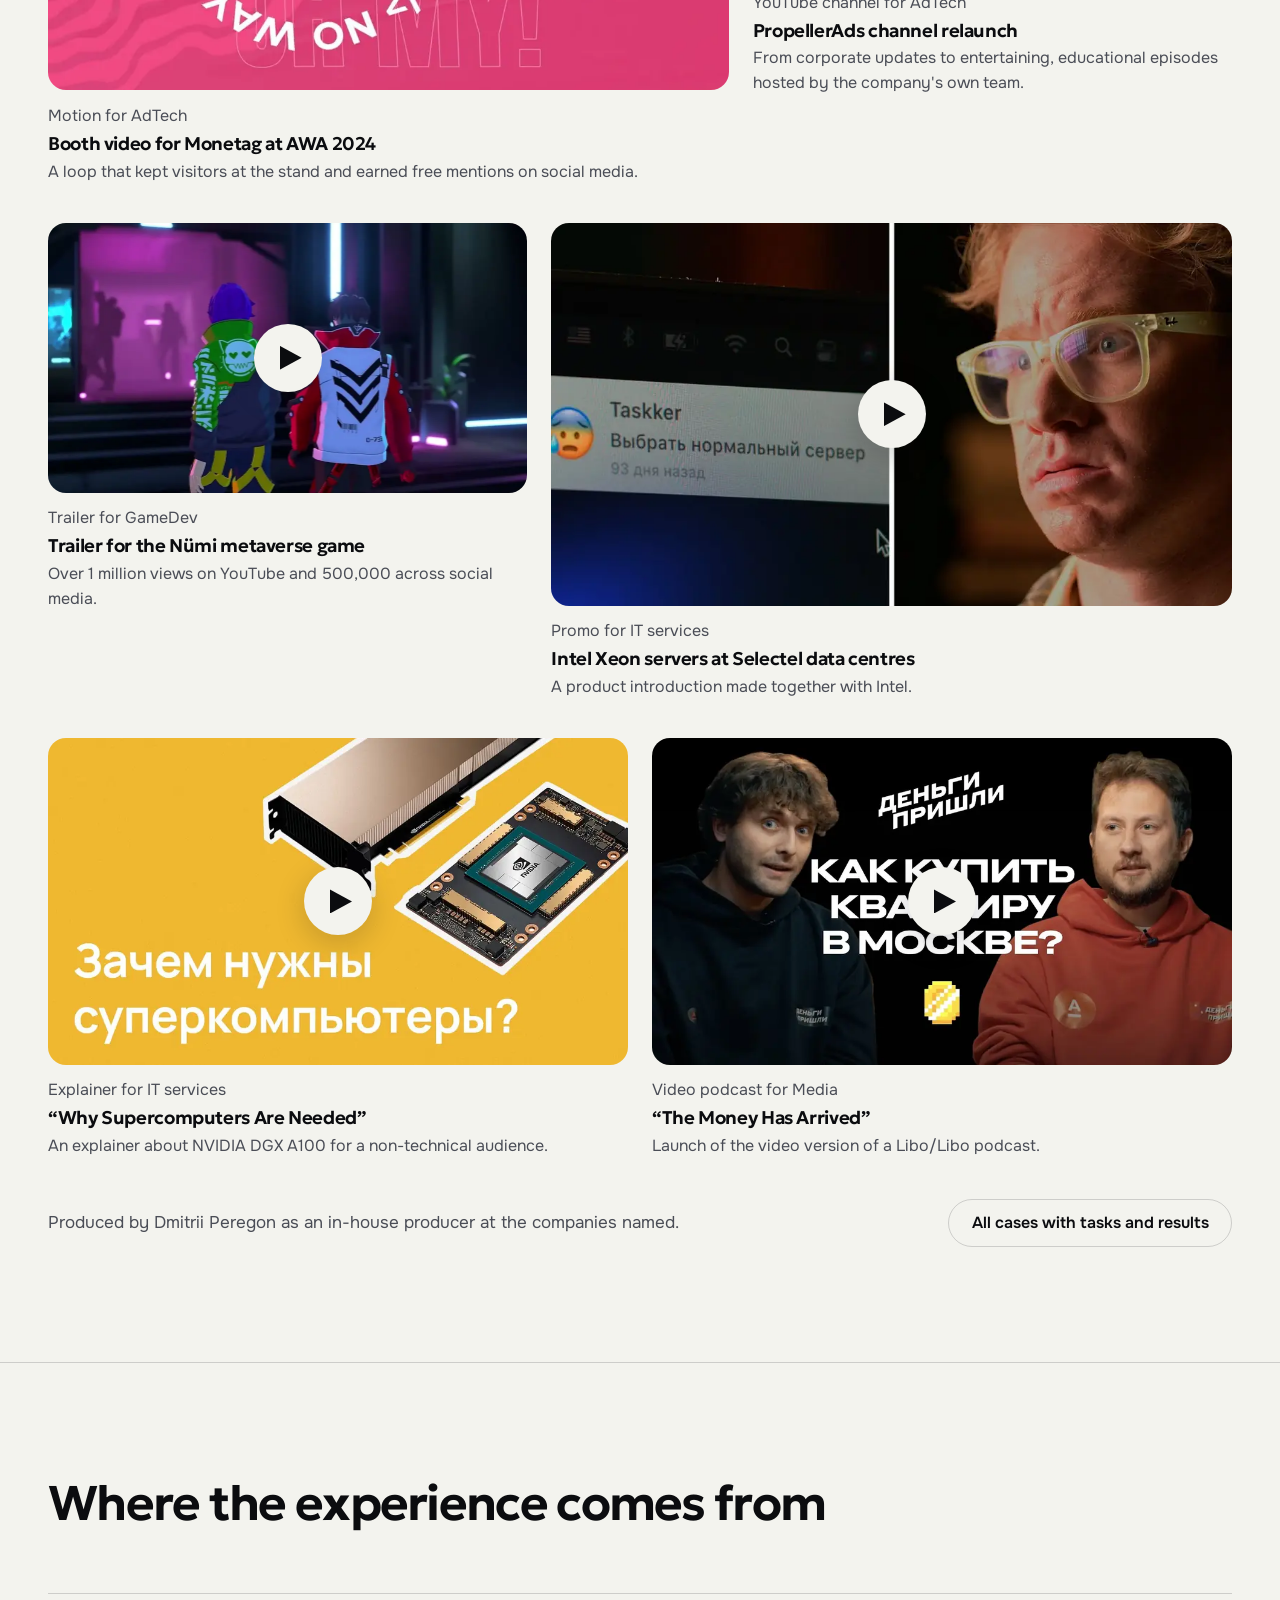
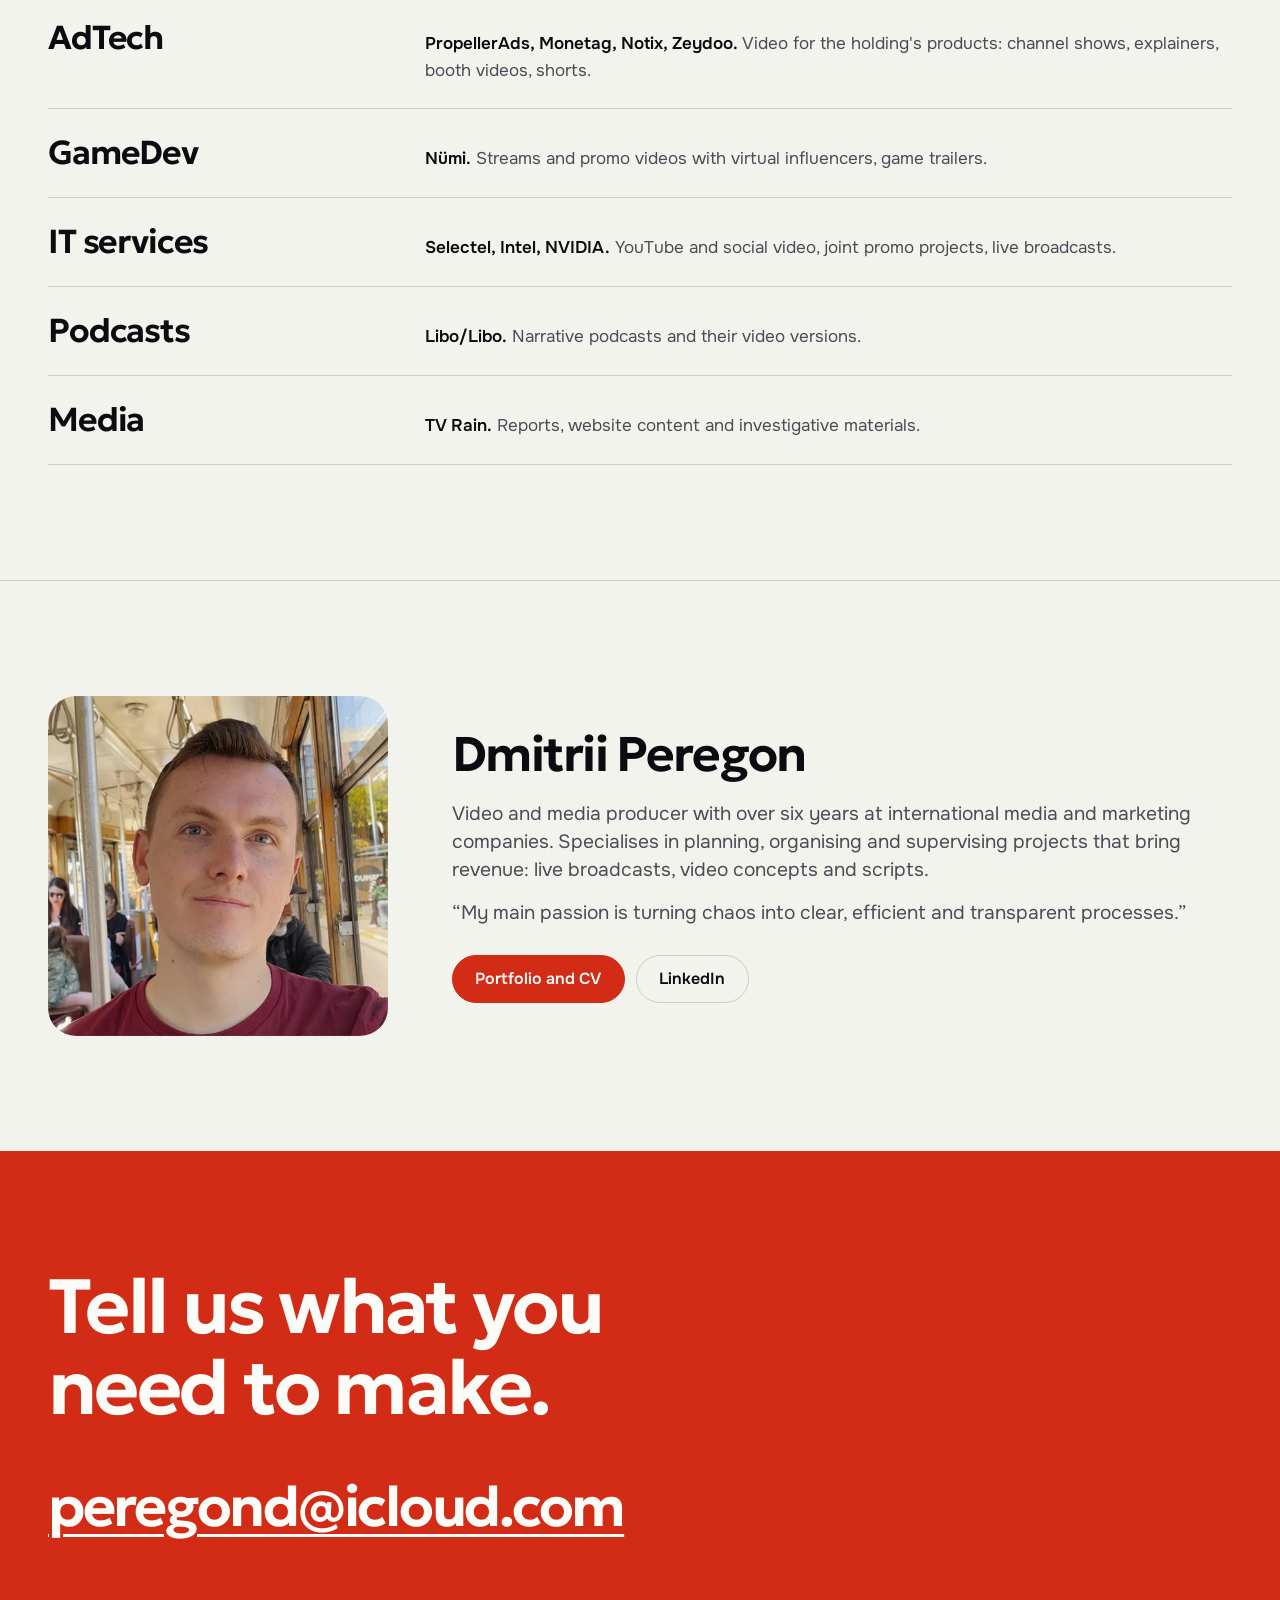
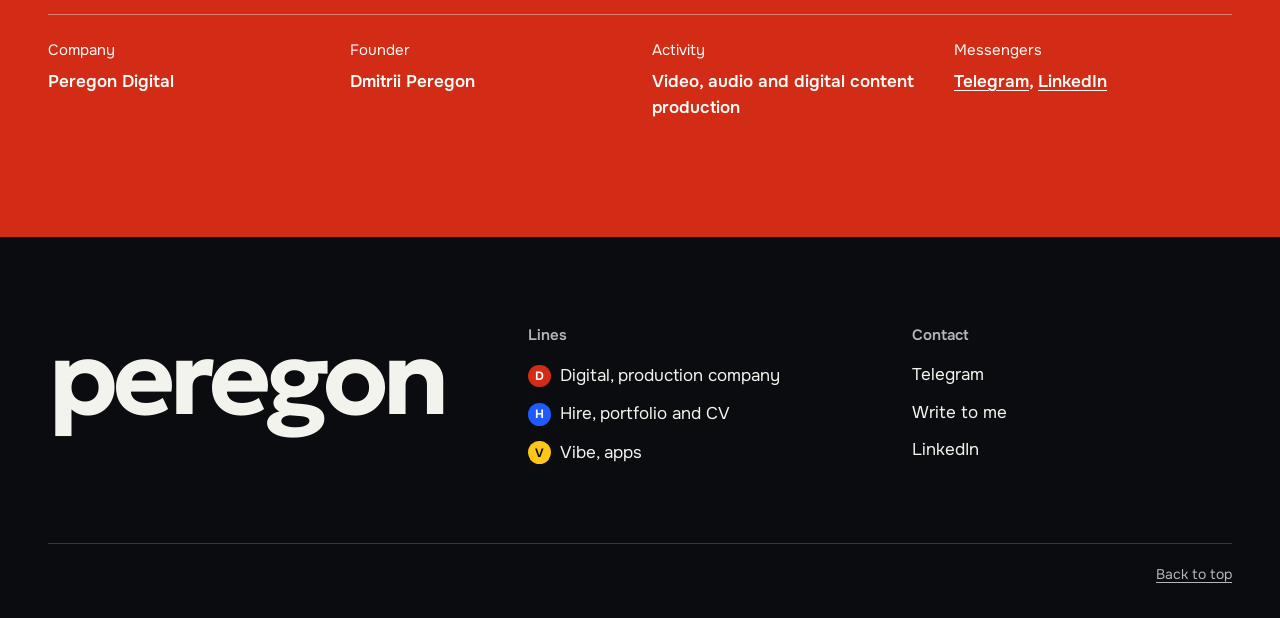
==== commit 232c9a23: "One shared footer on every page; fix back-to-top scrolling Co-Authored-By: Claude Sonnet 5.5 <norepl" ====
--- a/digital/index.html
+++ b/digital/index.html
@@ -195,7 +195,6 @@
     <div class="footer-top">
       <div>
         <div class="footer-word">peregon</div>
-        <p class="footer-note" data-i18n="f.note">Peregon: the stretch of track between two stations. This site has three.</p>
       </div>
       <div>
         <h4 data-i18n="f.lines">Lines</h4>
@@ -208,15 +207,13 @@
       <div>
         <h4 data-i18n="f.contact">Contact</h4>
         <ul>
-          <li><a href="mailto:peregond@icloud.com">peregond@icloud.com</a></li>
           <li><a href="https://t.me/peregond" rel="noopener">Telegram</a></li>
+          <li><a href="mailto:peregond@icloud.com" data-i18n="f.write">Write to me</a></li>
           <li><a href="https://www.linkedin.com/in/peregond/" rel="noopener">LinkedIn</a></li>
-          <li><a href="https://github.com/peregond" rel="noopener">GitHub</a></li>
         </ul>
       </div>
     </div>
     <div class="footer-bottom">
-      <span data-i18n="f.rights">© 2026 Peregon Digital. Dmitrii Peregon.</span>
       <a href="#top" data-i18n="f.top">Back to top</a>
     </div>
   </div>
--- a/assets/css/site.css
+++ b/assets/css/site.css
@@ -492,3 +492,6 @@
 }
 @media print{.site-header,.rail,.lang{display:none}.yt::after,.yt::before{display:none}}
 
+
+/* shared footer: only the back-to-top link sits at the bottom, on the right */
+.footer-bottom{justify-content:flex-end}
